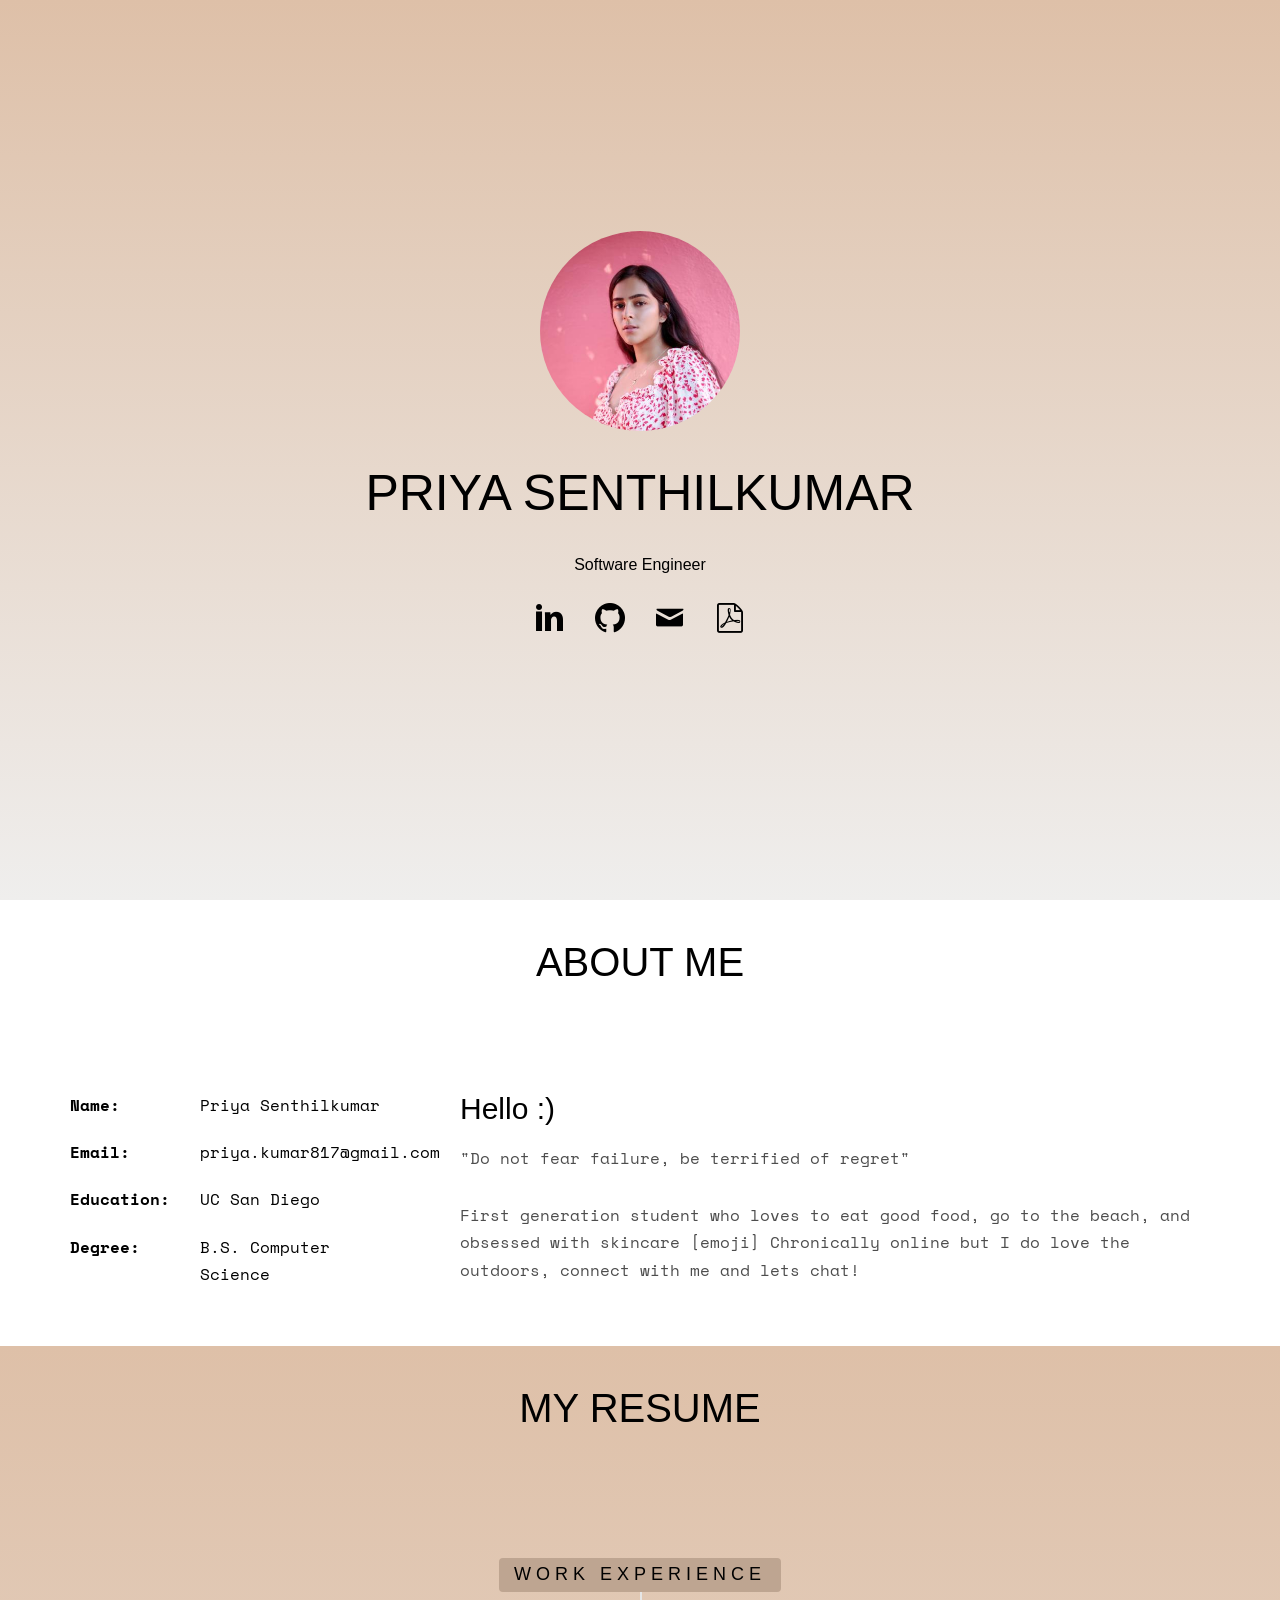
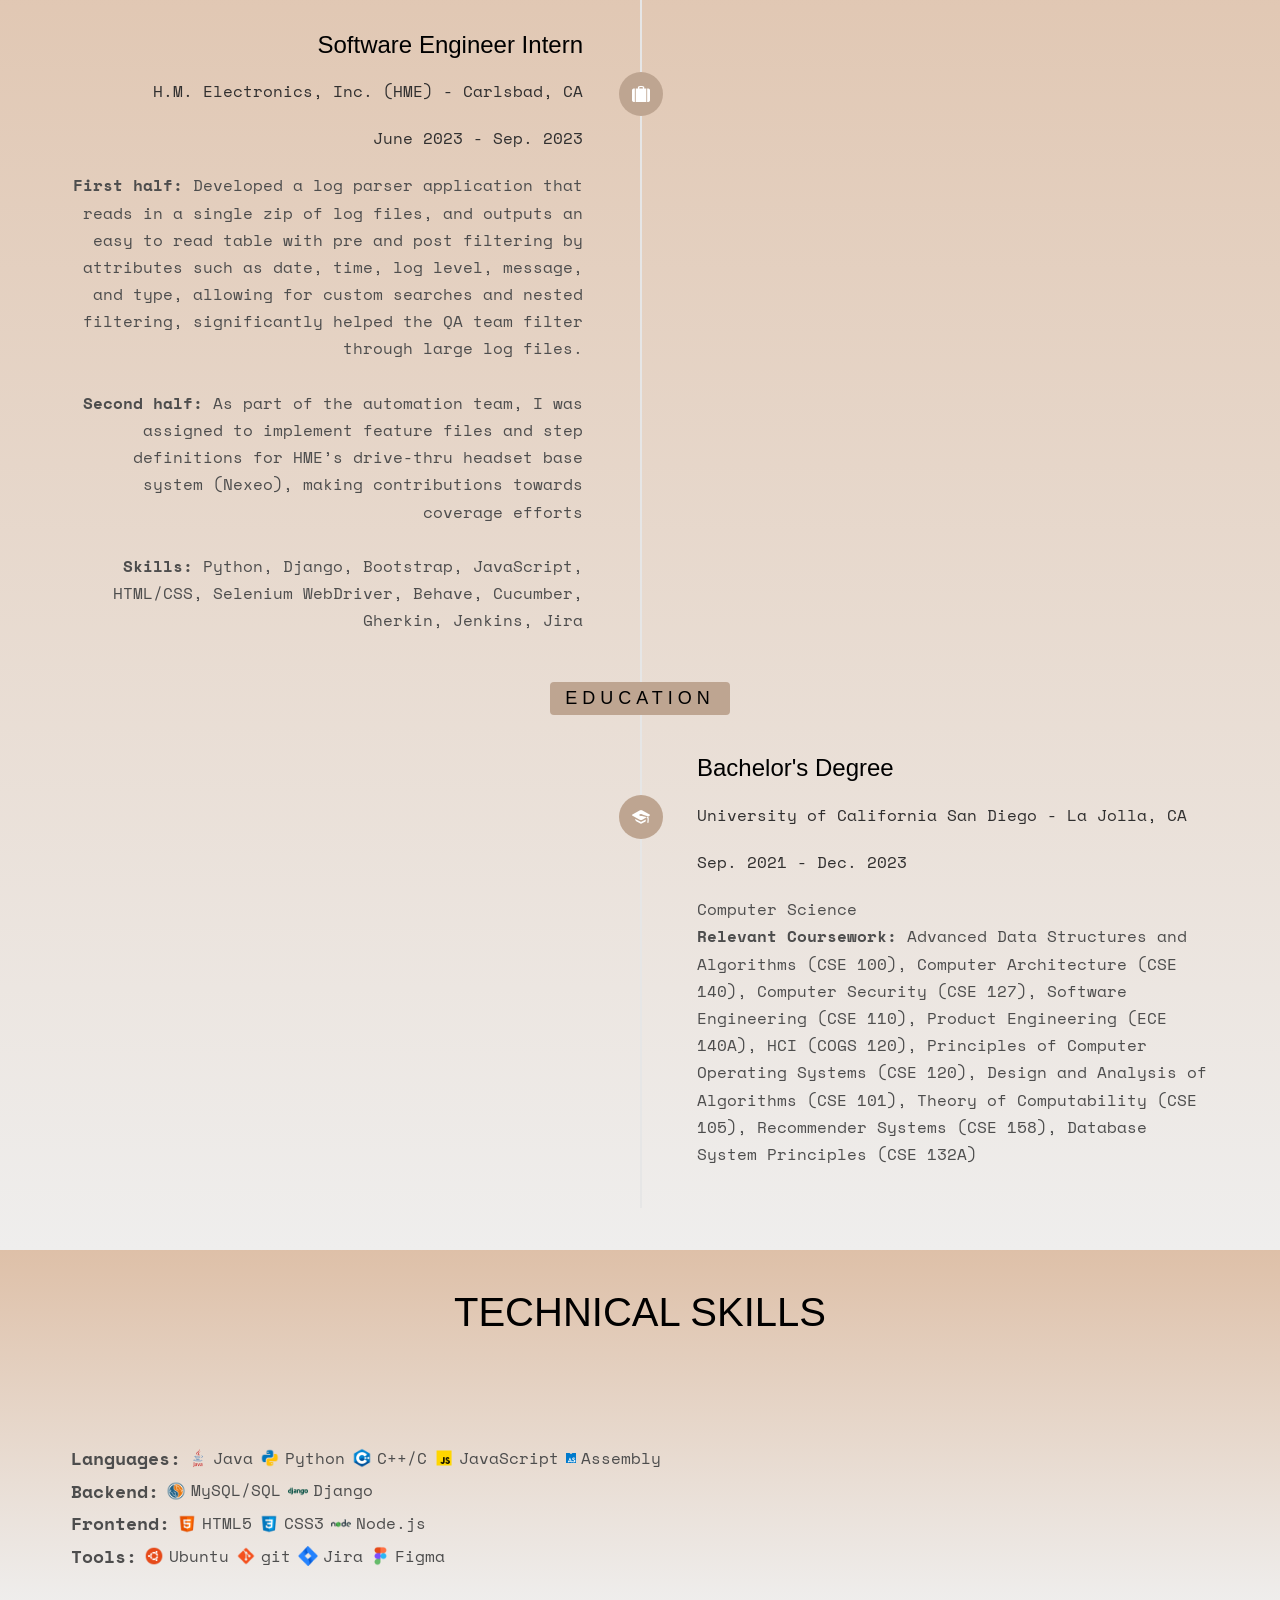
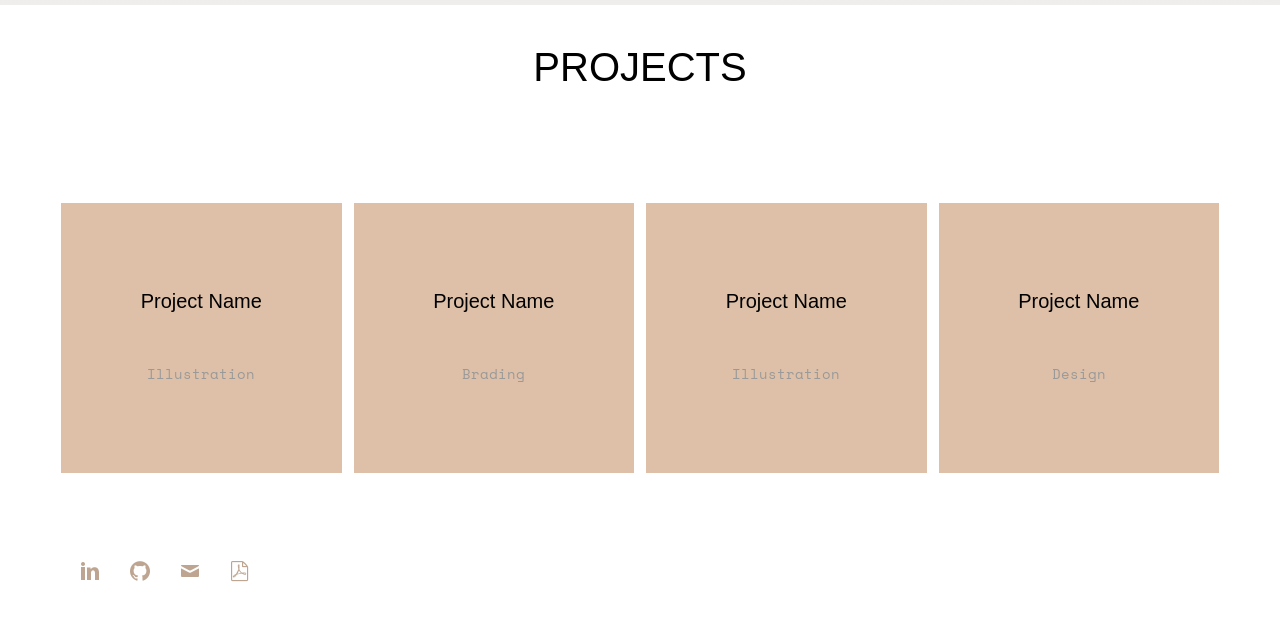
==== index.html @ 8d7bf9cd "- Added icons to technical skills section" ====
<!DOCTYPE HTML>
<html>
	<head>
	<meta charset="utf-8">
	<meta http-equiv="X-UA-Compatible" content="IE=edge">
	<title>Profile &mdash; Free Website Template, Free HTML5 Template by freehtml5.co</title>
	<meta name="viewport" content="width=device-width, initial-scale=1">
	<meta name="description" content="Free HTML5 Website Template by freehtml5.co" />
	<meta name="keywords" content="free website templates, free html5, free template, free bootstrap, free website template, html5, css3, mobile first, responsive" />
	<meta name="author" content="freehtml5.co" />

	<!-- 
	//////////////////////////////////////////////////////

	FREE HTML5 TEMPLATE 
	DESIGNED & DEVELOPED by FreeHTML5.co
		
	Website: 		http://freehtml5.co/
	Email: 			info@freehtml5.co
	Twitter: 		http://twitter.com/fh5co
	Facebook: 		https://www.facebook.com/fh5co

	//////////////////////////////////////////////////////
	 -->

  	<!-- Facebook and Twitter integration -->
	<meta property="og:title" content=""/>
	<meta property="og:image" content=""/>
	<meta property="og:url" content=""/>
	<meta property="og:site_name" content=""/>
	<meta property="og:description" content=""/>
	<meta name="twitter:title" content="" />
	<meta name="twitter:image" content="" />
	<meta name="twitter:url" content="" />
	<meta name="twitter:card" content="" />

	<link href="https://fonts.googleapis.com/css?family=Space+Mono" rel="stylesheet">
	
	<!-- Animate.css -->
	<link rel="stylesheet" href="css/animate.css">
	<!-- Icomoon Icon Fonts-->
	<link rel="stylesheet" href="css/icomoon.css">
	<!-- Bootstrap  -->
	<link rel="stylesheet" href="css/bootstrap.css">

	<!-- Theme style  -->
	<link rel="stylesheet" href="css/style.css">

	<!-- Modernizr JS -->
	<script src="js/modernizr-2.6.2.min.js"></script>
	<!-- FOR IE9 below -->
	<!--[if lt IE 9]>
	<script src="js/respond.min.js"></script>
	<![endif]-->

	</head>
	<body>
		
	<div class="fh5co-loader"></div>
	
	<div id="page">	
	<header id="fh5co-header" class="fh5co-cover js-fullheight" role="banner" style="background-image:url(images/cover_bg_3.jpg);" data-stellar-background-ratio="0.5">
		<div class="overlay"></div>
		<div class="container">
			<div class="row">
				<div class="col-md-8 col-md-offset-2 text-center">
					<div class="display-t js-fullheight">
						<div class="display-tc js-fullheight animate-box" data-animate-effect="fadeIn">
							<div class="profile-thumb" style="background: url(images/PriyaHeadshot.jpg);"></div>
							<h1><span>PRIYA SENTHILKUMAR</span></h1>
							<h3><span>Software Engineer</span></h3>
							<p>
								<ul class="fh5co-social-icons">
									<li><a href="#"><i class="icon-linkedin2"></i></a></li>
									<li><a href="#"><i class="icon-github-3"></i></a></li>
									<li><a href="#"><i class="icon-mail"></i></a></li>
									<li><a href="#"><i class="icon-file-pdf"></i></a></li>
								</ul>
							</p>
						</div>
					</div>
				</div>
			</div>
		</div>
	</header>

	<div id="fh5co-about" class="animate-box">
		<div class="container">
			<div class="row">
				<div class="col-md-8 col-md-offset-2 text-center fh5co-heading">
					<h2>ABOUT ME</h2>
				</div>
			</div>
			<div class="row">
				<div class="col-md-4">
					<ul class="info">
						<li><span class="first-block">Name:</span><span class="second-block">Priya Senthilkumar</span></li>
						<li><span class="first-block">Email:</span><span class="second-block">priya.kumar817@gmail.com</span></li>
						<li><span class="first-block">Education:</span><span class="second-block">UC San Diego</span></li>
						<li><span class="first-block">Degree:</span><span class="second-block">B.S. Computer Science</span></li>
					</ul>
				</div>
				<div class="col-md-8">
					<h2>Hello :)</h2>
					<p>"Do not fear failure, be terrified of regret"</p>
					<p>First generation student who loves to eat good food, go to the beach, and obsessed with skincare [emoji] Chronically online but I do love the outdoors, connect with me and lets chat!</p>
				</div>
			</div>
		</div>
	</div>

	<div id="fh5co-resume" class="fh5co-bg-dark">
		<div class="container">
			<div class="row animate-box">
				<div class="col-md-8 col-md-offset-2 text-center fh5co-heading">
					<h2>MY RESUME</h2>
				</div>
			</div>
			<div class="row">
				<div class="col-md-12 col-md-offset-0">
					<ul class="timeline">
						<li class="timeline-heading text-center animate-box">
							<div><h3>Work Experience</h3></div>
						</li>
						<li class="animate-box timeline-unverted">
							<div class="timeline-badge"><i class="icon-suitcase"></i></div>
							<div class="timeline-panel">
								<div class="timeline-heading">
									<h3 class="timeline-title">Software Engineer Intern</h3>
									<span class="company">H.M. Electronics, Inc. (HME) - Carlsbad, CA</span>
									<span class="date">June 2023 - Sep. 2023</span>
								</div>
								<div class="timeline-body">
									<p><b>First half:</b> Developed a log parser application that reads in a single zip of log files, and outputs an easy to read table with pre and post filtering by attributes such as date, time, log level, message, and type, allowing for custom searches and nested filtering, significantly helped the QA team filter through large log files.</p>
									<br><b><p> Second half:</b> As part of the automation team, I was assigned to implement feature files and step definitions for HME’s drive-thru headset base system (Nexeo), making contributions towards coverage efforts </p><br> <p><b>Skills:</b> Python, Django, Bootstrap, JavaScript, HTML/CSS, Selenium WebDriver, Behave, Cucumber, Gherkin, Jenkins, Jira</p>
								</div>
							</div>
						</li>
						<br>
						<li class="timeline-heading text-center animate-box">
							<div><h3>Education</h3></div>
						</li>
						<li class="timeline-inverted animate-box">
							<div class="timeline-badge"><i class="icon-graduation-cap"></i></div>
							<div class="timeline-panel">
								<div class="timeline-heading">
									<h3 class="timeline-title">Bachelor's Degree</h3>
									<span class="company">University of California San Diego - La Jolla, CA</span>
									<span class="date">Sep. 2021 - Dec. 2023</span>
								</div>
								<div class="timeline-body">
									<p>Computer Science</p>
									<b>Relevant Coursework:</b> Advanced Data Structures and Algorithms (CSE 100), Computer Architecture (CSE 140), Computer Security (CSE 127), Software Engineering (CSE 110), Product Engineering (ECE 140A), HCI (COGS 120), Principles of 
										Computer Operating Systems (CSE 120), Design and Analysis of Algorithms (CSE 101), Theory of Computability (CSE 105), Recommender Systems (CSE 158), Database System Principles (CSE 132A)
								</div>
							</div>
						</li>
			    	</ul>
				</div>
			</div>
		</div>
	</div>
	

	<div id="fh5co-features" class="animate-box">
		<div class="container">
			<div class="services-padding">
				<div class="row">
					<div class="col-md-8 col-md-offset-2 text-center fh5co-heading">
						<h2>TECHNICAL SKILLS</h2>
					</div>
				</div>
				<div class="skills-section">
					<div class = "skill-title">Languages:</div>
					<div class="skill">
						<img src = "/images/java.png" height="30" width = "30">
						<span>Java </span>
					</div>
					<div class="skill">
						<img src = "/images/python.png" height="30" width = "30">
						<span>Python </span>
					</div>
					<div class="skill">
						<img src = "/images/c++.png" height="30" width = "30">
						<span>C++/C</span>
					</div>
					<div class="skill">
						<img src = "/images/js.png" height="30" width = "30">
						<span>JavaScript</span>
					</div>
					<div class="skill">
						<img src = "/images/assembly.png" height="20" width = "20">
						<span>Assembly</span>
					</div>
				</div>
				<div class="skills-section">
					<div class = "skill-title">Backend:</div>
					<div class="skill">
						<img src = "/images/mysql.png" height="30" width = "30">
						<span>MySQL/SQL</span>
					</div>
					<div class="skill">
						<img src = "/images/django.png" height="30" width = "30">
						<span>Django</span>
					</div>
				</div>
				<div class="skills-section">
					<div class = "skill-title">Frontend:</div>
					<div class="skill">
						<img src = "/images/html5.png" height="30" width = "30">
						<span>HTML5</span>
					</div>
					<div class="skill">
						<img src = "/images/css3.png" height="30" width = "30">
						<span>CSS3</span>
					</div>
					<div class="skill">
						<img src = "/images/nodejs.png" height="30" width = "30">
						<span>Node.js</span>
					</div>
				</div>
				<div class="skills-section">
					<div class = "skill-title">Tools:</div>
					<div class="skill">
						<img src = "/images/ubuntu.png" height="30" width = "30">
						<span>Ubuntu</span>
					</div>
					<div class="skill">
						<img src = "/images/git.png" height="30" width = "30">
						<span>git</span>
					</div>
					<div class="skill">
						<img src = "/images/jira.png" height="30" width = "30">
						<span>Jira</span>
					</div>
					<div class="skill">
						<img src = "/images/figma.png" height="30" width = "30">
						<span>Figma</span>
					</div>
				</div>
			</div>
		</div>
	</div>

	<div id="fh5co-work">
		<div class="container">
			<div class="row animate-box">
				<div class="col-md-8 col-md-offset-2 text-center fh5co-heading">
					<h2>PROJECTS</h2>
				</div>
			</div>
			<div class="row">
				<div class="col-md-3 text-center col-padding animate-box">
					<a href="#" class="work" style="background-image: url(images/portfolio-1.jpg);">
						<div class="desc">
							<h3>Project Name</h3>
							<span>Illustration</span>
						</div>
					</a>
				</div>
				<div class="col-md-3 text-center col-padding animate-box">
					<a href="#" class="work" style="background-image: url(images/portfolio-2.jpg);">
						<div class="desc">
							<h3>Project Name</h3>
							<span>Brading</span>
						</div>
					</a>
				</div>
				<div class="col-md-3 text-center col-padding animate-box">
					<a href="#" class="work" style="background-image: url(images/portfolio-3.jpg);">
						<div class="desc">
							<h3>Project Name</h3>
							<span>Illustration</span>
						</div>
					</a>
				</div>
				<div class="col-md-3 text-center col-padding animate-box">
					<a href="#" class="work" style="background-image: url(images/portfolio-4.jpg);">
						<div class="desc">
							<h3>Project Name</h3>
							<span>Design</span>
						</div>
					</a>
				</div>
			</div>
		</div>
	</div>
	
	<div id="fh5co-footer">
		<div class="container">
			<ul class="fh5co-social-icons">
				<li><a href="#"><i class="icon-linkedin2"></i></a></li>
				<li><a href="#"><i class="icon-github-3"></i></a></li>
				<li><a href="#"><i class="icon-mail"></i></a></li>
				<li><a href="#"><i class="icon-file-pdf"></i></a></li>
			</ul>
		</div>
	</div>

	<div class="gototop js-top">
		<a href="#" class="js-gotop"><i class="icon-arrow-up22"></i></a>
	</div>
	
	<!-- jQuery -->
	<script src="js/jquery.min.js"></script>
	<!-- jQuery Easing -->
	<script src="js/jquery.easing.1.3.js"></script>
	<!-- Bootstrap -->
	<script src="js/bootstrap.min.js"></script>
	<!-- Waypoints -->
	<script src="js/jquery.waypoints.min.js"></script>
	<!-- Stellar Parallax -->
	<script src="js/jquery.stellar.min.js"></script>
	<!-- Easy PieChart -->
	<script src="js/jquery.easypiechart.min.js"></script>
	
	<!-- Main -->
	<script src="js/main.js"></script>

	</body>
</html>
---- css/icomoon.css ----
@font-face {
    font-family: 'icomoon';
    src:    url('fonts/icomoon.eot?1oniuf');
    src:    url('fonts/icomoon.eot?1oniuf#iefix') format('embedded-opentype'),
        url('fonts/icomoon.ttf?1oniuf') format('truetype'),
        url('fonts/icomoon.woff?1oniuf') format('woff'),
        url('fonts/icomoon.svg?1oniuf#icomoon') format('svg');
    font-weight: normal;
    font-style: normal;
}

[class^="icon-"], [class*=" icon-"] {
    /* use !important to prevent issues with browser extensions that change fonts */
    font-family: 'icomoon' !important;
    speak: none;
    font-style: normal;
    font-weight: normal;
    font-variant: normal;
    text-transform: none;
    line-height: 1;

    /* Better Font Rendering =========== */
    -webkit-font-smoothing: antialiased;
    -moz-osx-font-smoothing: grayscale;
}

.icon-mobile:before {
    content: "\e000";
}
.icon-laptop:before {
    content: "\e001";
}
.icon-desktop:before {
    content: "\e002";
}
.icon-tablet:before {
    content: "\e003";
}
.icon-phone:before {
    content: "\e004";
}
.icon-document:before {
    content: "\e005";
}
.icon-documents:before {
    content: "\e006";
}
.icon-search:before {
    content: "\e007";
}
.icon-clipboard:before {
    content: "\e008";
}
.icon-newspaper:before {
    content: "\e009";
}
.icon-notebook:before {
    content: "\e00a";
}
.icon-book-open:before {
    content: "\e00b";
}
.icon-browser:before {
    content: "\e00c";
}
.icon-calendar:before {
    content: "\e00d";
}
.icon-presentation:before {
    content: "\e00e";
}
.icon-picture:before {
    content: "\e00f";
}
.icon-pictures:before {
    content: "\e010";
}
.icon-video:before {
    content: "\e011";
}
.icon-camera:before {
    content: "\e012";
}
.icon-printer:before {
    content: "\e013";
}
.icon-toolbox:before {
    content: "\e014";
}
.icon-briefcase:before {
    content: "\e015";
}
.icon-wallet:before {
    content: "\e016";
}
.icon-gift:before {
    content: "\e017";
}
.icon-bargraph:before {
    content: "\e018";
}
.icon-grid:before {
    content: "\e019";
}
.icon-expand:before {
    content: "\e01a";
}
.icon-focus:before {
    content: "\e01b";
}
.icon-edit:before {
    content: "\e01c";
}
.icon-adjustments:before {
    content: "\e01d";
}
.icon-ribbon:before {
    content: "\e01e";
}
.icon-hourglass:before {
    content: "\e01f";
}
.icon-lock:before {
    content: "\e020";
}
.icon-megaphone:before {
    content: "\e021";
}
.icon-shield:before {
    content: "\e022";
}
.icon-trophy:before {
    content: "\e023";
}
.icon-flag:before {
    content: "\e024";
}
.icon-map:before {
    content: "\e025";
}
.icon-puzzle:before {
    content: "\e026";
}
.icon-basket:before {
    content: "\e027";
}
.icon-envelope:before {
    content: "\e028";
}
.icon-streetsign:before {
    content: "\e029";
}
.icon-telescope:before {
    content: "\e02a";
}
.icon-gears:before {
    content: "\e02b";
}
.icon-key:before {
    content: "\e02c";
}
.icon-paperclip:before {
    content: "\e02d";
}
.icon-attachment:before {
    content: "\e02e";
}
.icon-pricetags:before {
    content: "\e02f";
}
.icon-lightbulb:before {
    content: "\e030";
}
.icon-layers:before {
    content: "\e031";
}
.icon-pencil:before {
    content: "\e032";
}
.icon-tools:before {
    content: "\e033";
}
.icon-tools-2:before {
    content: "\e034";
}
.icon-scissors:before {
    content: "\e035";
}
.icon-paintbrush:before {
    content: "\e036";
}
.icon-magnifying-glass:before {
    content: "\e037";
}
.icon-circle-compass:before {
    content: "\e038";
}
.icon-linegraph:before {
    content: "\e039";
}
.icon-mic:before {
    content: "\e03a";
}
.icon-strategy:before {
    content: "\e03b";
}
.icon-beaker:before {
    content: "\e03c";
}
.icon-caution:before {
    content: "\e03d";
}
.icon-recycle:before {
    content: "\e03e";
}
.icon-anchor:before {
    content: "\e03f";
}
.icon-profile-male:before {
    content: "\e040";
}
.icon-profile-female:before {
    content: "\e041";
}
.icon-bike:before {
    content: "\e042";
}
.icon-wine:before {
    content: "\e043";
}
.icon-hotairballoon:before {
    content: "\e044";
}
.icon-globe:before {
    content: "\e045";
}
.icon-genius:before {
    content: "\e046";
}
.icon-map-pin:before {
    content: "\e047";
}
.icon-dial:before {
    content: "\e048";
}
.icon-chat:before {
    content: "\e049";
}
.icon-heart:before {
    content: "\e04a";
}
.icon-cloud:before {
    content: "\e04b";
}
.icon-upload:before {
    content: "\e04c";
}
.icon-download:before {
    content: "\e04d";
}
.icon-target:before {
    content: "\e04e";
}
.icon-hazardous:before {
    content: "\e04f";
}
.icon-piechart:before {
    content: "\e050";
}
.icon-speedometer:before {
    content: "\e051";
}
.icon-global:before {
    content: "\e052";
}
.icon-compass:before {
    content: "\e053";
}
.icon-lifesaver:before {
    content: "\e054";
}
.icon-clock:before {
    content: "\e055";
}
.icon-aperture:before {
    content: "\e056";
}
.icon-quote:before {
    content: "\e057";
}
.icon-scope:before {
    content: "\e058";
}
.icon-alarmclock:before {
    content: "\e059";
}
.icon-refresh:before {
    content: "\e05a";
}
.icon-happy:before {
    content: "\e05b";
}
.icon-sad:before {
    content: "\e05c";
}
.icon-facebook:before {
    content: "\e05d";
}
.icon-twitter:before {
    content: "\e05e";
}
.icon-googleplus:before {
    content: "\e05f";
}
.icon-rss:before {
    content: "\e060";
}
.icon-tumblr:before {
    content: "\e061";
}
.icon-linkedin:before {
    content: "\e062";
}
.icon-dribbble:before {
    content: "\e063";
}
.icon-box2:before {
    content: "\ea82";
}
.icon-write:before {
    content: "\ea83";
}
.icon-clock2:before {
    content: "\ea84";
}
.icon-reply2:before {
    content: "\ea85";
}
.icon-reply-all2:before {
    content: "\ea86";
}
.icon-forward2:before {
    content: "\ea87";
}
.icon-flag2:before {
    content: "\ea88";
}
.icon-search2:before {
    content: "\ea89";
}
.icon-trash2:before {
    content: "\ea8a";
}
.icon-envelope2:before {
    content: "\ea8b";
}
.icon-bubble:before {
    content: "\ea8c";
}
.icon-bubbles:before {
    content: "\ea8d";
}
.icon-user2:before {
    content: "\ea8e";
}
.icon-users2:before {
    content: "\ea8f";
}
.icon-cloud2:before {
    content: "\ea90";
}
.icon-download2:before {
    content: "\ea91";
}
.icon-upload2:before {
    content: "\ea92";
}
.icon-rain:before {
    content: "\ea93";
}
.icon-sun:before {
    content: "\ea94";
}
.icon-moon2:before {
    content: "\ea95";
}
.icon-bell2:before {
    content: "\ea96";
}
.icon-folder2:before {
    content: "\ea97";
}
.icon-pin2:before {
    content: "\ea98";
}
.icon-sound2:before {
    content: "\ea99";
}
.icon-microphone:before {
    content: "\ea9a";
}
.icon-camera2:before {
    content: "\ea9b";
}
.icon-image2:before {
    content: "\ea9c";
}
.icon-cog2:before {
    content: "\ea9d";
}
.icon-calendar2:before {
    content: "\ea9e";
}
.icon-book2:before {
    content: "\ea9f";
}
.icon-map-marker:before {
    content: "\eaa0";
}
.icon-store:before {
    content: "\eaa1";
}
.icon-support:before {
    content: "\eaa2";
}
.icon-tag2:before {
    content: "\eaa3";
}
.icon-heart2:before {
    content: "\eaa4";
}
.icon-video-camera:before {
    content: "\eaa5";
}
.icon-trophy2:before {
    content: "\eaa6";
}
.icon-cart:before {
    content: "\eaa7";
}
.icon-eye2:before {
    content: "\eaa8";
}
.icon-cancel:before {
    content: "\eaa9";
}
.icon-chart:before {
    content: "\eaaa";
}
.icon-target2:before {
    content: "\eaab";
}
.icon-printer2:before {
    content: "\eaac";
}
.icon-location2:before {
    content: "\eaad";
}
.icon-bookmark2:before {
    content: "\eaae";
}
.icon-monitor:before {
    content: "\eaaf";
}
.icon-cross2:before {
    content: "\eab0";
}
.icon-plus2:before {
    content: "\eab1";
}
.icon-left:before {
    content: "\eab2";
}
.icon-up:before {
    content: "\eab3";
}
.icon-browser2:before {
    content: "\eab4";
}
.icon-windows:before {
    content: "\eab5";
}
.icon-switch2:before {
    content: "\eab6";
}
.icon-dashboard:before {
    content: "\eab7";
}
.icon-play:before {
    content: "\eab8";
}
.icon-fast-forward:before {
    content: "\eab9";
}
.icon-next:before {
    content: "\eaba";
}
.icon-refresh2:before {
    content: "\eabb";
}
.icon-film:before {
    content: "\eabc";
}
.icon-home2:before {
    content: "\eabd";
}
.icon-add-to-list:before {
    content: "\e901";
}
.icon-classic-computer:before {
    content: "\e902";
}
.icon-controller-fast-backward:before {
    content: "\e903";
}
.icon-creative-commons-attribution:before {
    content: "\e904";
}
.icon-creative-commons-noderivs:before {
    content: "\e905";
}
.icon-creative-commons-noncommercial-eu:before {
    content: "\e906";
}
.icon-creative-commons-noncommercial-us:before {
    content: "\e907";
}
.icon-creative-commons-public-domain:before {
    content: "\e908";
}
.icon-creative-commons-remix:before {
    content: "\e909";
}
.icon-creative-commons-share:before {
    content: "\e90a";
}
.icon-creative-commons-sharealike:before {
    content: "\e90b";
}
.icon-creative-commons:before {
    content: "\e90c";
}
.icon-document-landscape:before {
    content: "\e90d";
}
.icon-remove-user:before {
    content: "\e90e";
}
.icon-warning:before {
    content: "\e90f";
}
.icon-arrow-bold-down:before {
    content: "\e910";
}
.icon-arrow-bold-left:before {
    content: "\e911";
}
.icon-arrow-bold-right:before {
    content: "\e912";
}
.icon-arrow-bold-up:before {
    content: "\e913";
}
.icon-arrow-down:before {
    content: "\e914";
}
.icon-arrow-left:before {
    content: "\e915";
}
.icon-arrow-long-down:before {
    content: "\e916";
}
.icon-arrow-long-left:before {
    content: "\e917";
}
.icon-arrow-long-right:before {
    content: "\e918";
}
.icon-arrow-long-up:before {
    content: "\e919";
}
.icon-arrow-right:before {
    content: "\e91a";
}
.icon-arrow-up:before {
    content: "\e91b";
}
.icon-arrow-with-circle-down:before {
    content: "\e91c";
}
.icon-arrow-with-circle-left:before {
    content: "\e91d";
}
.icon-arrow-with-circle-right:before {
    content: "\e91e";
}
.icon-arrow-with-circle-up:before {
    content: "\e91f";
}
.icon-bookmark:before {
    content: "\e920";
}
.icon-bookmarks:before {
    content: "\e921";
}
.icon-chevron-down:before {
    content: "\e922";
}
.icon-chevron-left:before {
    content: "\e923";
}
.icon-chevron-right:before {
    content: "\e924";
}
.icon-chevron-small-down:before {
    content: "\e925";
}
.icon-chevron-small-left:before {
    content: "\e926";
}
.icon-chevron-small-right:before {
    content: "\e927";
}
.icon-chevron-small-up:before {
    content: "\e928";
}
.icon-chevron-thin-down:before {
    content: "\e929";
}
.icon-chevron-thin-left:before {
    content: "\e92a";
}
.icon-chevron-thin-right:before {
    content: "\e92b";
}
.icon-chevron-thin-up:before {
    content: "\e92c";
}
.icon-chevron-up:before {
    content: "\e92d";
}
.icon-chevron-with-circle-down:before {
    content: "\e92e";
}
.icon-chevron-with-circle-left:before {
    content: "\e92f";
}
.icon-chevron-with-circle-right:before {
    content: "\e930";
}
.icon-chevron-with-circle-up:before {
    content: "\e931";
}
.icon-cloud3:before {
    content: "\e932";
}
.icon-controller-fast-forward:before {
    content: "\e933";
}
.icon-controller-jump-to-start:before {
    content: "\e934";
}
.icon-controller-next:before {
    content: "\e935";
}
.icon-controller-paus:before {
    content: "\e936";
}
.icon-controller-play:before {
    content: "\e937";
}
.icon-controller-record:before {
    content: "\e938";
}
.icon-controller-stop:before {
    content: "\e939";
}
.icon-controller-volume:before {
    content: "\e93a";
}
.icon-dot-single:before {
    content: "\e93b";
}
.icon-dots-three-horizontal:before {
    content: "\e93c";
}
.icon-dots-three-vertical:before {
    content: "\e93d";
}
.icon-dots-two-horizontal:before {
    content: "\e93e";
}
.icon-dots-two-vertical:before {
    content: "\e93f";
}
.icon-download3:before {
    content: "\e940";
}
.icon-emoji-flirt:before {
    content: "\e941";
}
.icon-flow-branch:before {
    content: "\e942";
}
.icon-flow-cascade:before {
    content: "\e943";
}
.icon-flow-line:before {
    content: "\e944";
}
.icon-flow-parallel:before {
    content: "\e945";
}
.icon-flow-tree:before {
    content: "\e946";
}
.icon-install:before {
    content: "\e947";
}
.icon-layers2:before {
    content: "\e948";
}
.icon-open-book:before {
    content: "\e949";
}
.icon-resize-100:before {
    content: "\e94a";
}
.icon-resize-full-screen:before {
    content: "\e94b";
}
.icon-save:before {
    content: "\e94c";
}
.icon-select-arrows:before {
    content: "\e94d";
}
.icon-sound-mute:before {
    content: "\e94e";
}
.icon-sound:before {
    content: "\e94f";
}
.icon-trash:before {
    content: "\e950";
}
.icon-triangle-down:before {
    content: "\e951";
}
.icon-triangle-left:before {
    content: "\e952";
}
.icon-triangle-right:before {
    content: "\e953";
}
.icon-triangle-up:before {
    content: "\e954";
}
.icon-uninstall:before {
    content: "\e955";
}
.icon-upload-to-cloud:before {
    content: "\e956";
}
.icon-upload3:before {
    content: "\e957";
}
.icon-add-user:before {
    content: "\e958";
}
.icon-address:before {
    content: "\e959";
}
.icon-adjust:before {
    content: "\e95a";
}
.icon-air:before {
    content: "\e95b";
}
.icon-aircraft-landing:before {
    content: "\e95c";
}
.icon-aircraft-take-off:before {
    content: "\e95d";
}
.icon-aircraft:before {
    content: "\e95e";
}
.icon-align-bottom:before {
    content: "\e95f";
}
.icon-align-horizontal-middle:before {
    content: "\e960";
}
.icon-align-left:before {
    content: "\e961";
}
.icon-align-right:before {
    content: "\e962";
}
.icon-align-top:before {
    content: "\e963";
}
.icon-align-vertical-middle:before {
    content: "\e964";
}
.icon-archive:before {
    content: "\e965";
}
.icon-area-graph:before {
    content: "\e966";
}
.icon-attachment2:before {
    content: "\e967";
}
.icon-awareness-ribbon:before {
    content: "\e968";
}
.icon-back-in-time:before {
    content: "\e969";
}
.icon-back:before {
    content: "\e96a";
}
.icon-bar-graph:before {
    content: "\e96b";
}
.icon-battery:before {
    content: "\e96c";
}
.icon-beamed-note:before {
    content: "\e96d";
}
.icon-bell:before {
    content: "\e96e";
}
.icon-blackboard:before {
    content: "\e96f";
}
.icon-block:before {
    content: "\e970";
}
.icon-book:before {
    content: "\e971";
}
.icon-bowl:before {
    content: "\e972";
}
.icon-box:before {
    content: "\e973";
}
.icon-briefcase2:before {
    content: "\e974";
}
.icon-browser3:before {
    content: "\e975";
}
.icon-brush:before {
    content: "\e976";
}
.icon-bucket:before {
    content: "\e977";
}
.icon-cake:before {
    content: "\e978";
}
.icon-calculator:before {
    content: "\e979";
}
.icon-calendar3:before {
    content: "\e97a";
}
.icon-camera3:before {
    content: "\e97b";
}
.icon-ccw:before {
    content: "\e97c";
}
.icon-chat2:before {
    content: "\e97d";
}
.icon-check:before {
    content: "\e97e";
}
.icon-circle-with-cross:before {
    content: "\e97f";
}
.icon-circle-with-minus:before {
    content: "\e980";
}
.icon-circle-with-plus:before {
    content: "\e981";
}
.icon-circle:before {
    content: "\e982";
}
.icon-circular-graph:before {
    content: "\e983";
}
.icon-clapperboard:before {
    content: "\e984";
}
.icon-clipboard2:before {
    content: "\e985";
}
.icon-clock3:before {
    content: "\e986";
}
.icon-code:before {
    content: "\e987";
}
.icon-cog:before {
    content: "\e988";
}
.icon-colours:before {
    content: "\e989";
}
.icon-compass2:before {
    content: "\e98a";
}
.icon-copy:before {
    content: "\e98b";
}
.icon-credit-card:before {
    content: "\e98c";
}
.icon-credit:before {
    content: "\e98d";
}
.icon-cross:before {
    content: "\e98e";
}
.icon-cup:before {
    content: "\e98f";
}
.icon-cw:before {
    content: "\e990";
}
.icon-cycle:before {
    content: "\e991";
}
.icon-database:before {
    content: "\e992";
}
.icon-dial-pad:before {
    content: "\e993";
}
.icon-direction:before {
    content: "\e994";
}
.icon-document2:before {
    content: "\e995";
}
.icon-documents2:before {
    content: "\e996";
}
.icon-drink:before {
    content: "\e997";
}
.icon-drive:before {
    content: "\e998";
}
.icon-drop:before {
    content: "\e999";
}
.icon-edit2:before {
    content: "\e99a";
}
.icon-email:before {
    content: "\e99b";
}
.icon-emoji-happy:before {
    content: "\e99c";
}
.icon-emoji-neutral:before {
    content: "\e99d";
}
.icon-emoji-sad:before {
    content: "\e99e";
}
.icon-erase:before {
    content: "\e99f";
}
.icon-eraser:before {
    content: "\e9a0";
}
.icon-export:before {
    content: "\e9a1";
}
.icon-eye:before {
    content: "\e9a2";
}
.icon-feather:before {
    content: "\e9a3";
}
.icon-flag3:before {
    content: "\e9a4";
}
.icon-flash:before {
    content: "\e9a5";
}
.icon-flashlight:before {
    content: "\e9a6";
}
.icon-flat-brush:before {
    content: "\e9a7";
}
.icon-folder-images:before {
    content: "\e9a8";
}
.icon-folder-music:before {
    content: "\e9a9";
}
.icon-folder-video:before {
    content: "\e9aa";
}
.icon-folder:before {
    content: "\e9ab";
}
.icon-forward:before {
    content: "\e9ac";
}
.icon-funnel:before {
    content: "\e9ad";
}
.icon-game-controller:before {
    content: "\e9ae";
}
.icon-gauge:before {
    content: "\e9af";
}
.icon-globe2:before {
    content: "\e9b0";
}
.icon-graduation-cap:before {
    content: "\e9b1";
}
.icon-grid2:before {
    content: "\e9b2";
}
.icon-hair-cross:before {
    content: "\e9b3";
}
.icon-hand:before {
    content: "\e9b4";
}
.icon-heart-outlined:before {
    content: "\e9b5";
}
.icon-heart3:before {
    content: "\e9b6";
}
.icon-help-with-circle:before {
    content: "\e9b7";
}
.icon-help:before {
    content: "\e9b8";
}
.icon-home:before {
    content: "\e9b9";
}
.icon-hour-glass:before {
    content: "\e9ba";
}
.icon-image-inverted:before {
    content: "\e9bb";
}
.icon-image:before {
    content: "\e9bc";
}
.icon-images:before {
    content: "\e9bd";
}
.icon-inbox:before {
    content: "\e9be";
}
.icon-infinity:before {
    content: "\e9bf";
}
.icon-info-with-circle:before {
    content: "\e9c0";
}
.icon-info:before {
    content: "\e9c1";
}
.icon-key2:before {
    content: "\e9c2";
}
.icon-keyboard:before {
    content: "\e9c3";
}
.icon-lab-flask:before {
    content: "\e9c4";
}
.icon-landline:before {
    content: "\e9c5";
}
.icon-language:before {
    content: "\e9c6";
}
.icon-laptop2:before {
    content: "\e9c7";
}
.icon-leaf:before {
    content: "\e9c8";
}
.icon-level-down:before {
    content: "\e9c9";
}
.icon-level-up:before {
    content: "\e9ca";
}
.icon-lifebuoy:before {
    content: "\e9cb";
}
.icon-light-bulb:before {
    content: "\e9cc";
}
.icon-light-down:before {
    content: "\e9cd";
}
.icon-light-up:before {
    content: "\e9ce";
}
.icon-line-graph:before {
    content: "\e9cf";
}
.icon-link:before {
    content: "\e9d0";
}
.icon-list:before {
    content: "\e9d1";
}
.icon-location-pin:before {
    content: "\e9d2";
}
.icon-location:before {
    content: "\e9d3";
}
.icon-lock-open:before {
    content: "\e9d4";
}
.icon-lock2:before {
    content: "\e9d5";
}
.icon-log-out:before {
    content: "\e9d6";
}
.icon-login:before {
    content: "\e9d7";
}
.icon-loop:before {
    content: "\e9d8";
}
.icon-magnet:before {
    content: "\e9d9";
}
.icon-magnifying-glass2:before {
    content: "\e9da";
}
.icon-mail:before {
    content: "\e9db";
}
.icon-man:before {
    content: "\e9dc";
}
.icon-map2:before {
    content: "\e9dd";
}
.icon-mask:before {
    content: "\e9de";
}
.icon-medal:before {
    content: "\e9df";
}
.icon-megaphone2:before {
    content: "\e9e0";
}
.icon-menu:before {
    content: "\e9e1";
}
.icon-message:before {
    content: "\e9e2";
}
.icon-mic2:before {
    content: "\e9e3";
}
.icon-minus:before {
    content: "\e9e4";
}
.icon-mobile2:before {
    content: "\e9e5";
}
.icon-modern-mic:before {
    content: "\e9e6";
}
.icon-moon:before {
    content: "\e9e7";
}
.icon-mouse:before {
    content: "\e9e8";
}
.icon-music:before {
    content: "\e9e9";
}
.icon-network:before {
    content: "\e9ea";
}
.icon-new-message:before {
    content: "\e9eb";
}
.icon-new:before {
    content: "\e9ec";
}
.icon-news:before {
    content: "\e9ed";
}
.icon-note:before {
    content: "\e9ee";
}
.icon-notification:before {
    content: "\e9ef";
}
.icon-old-mobile:before {
    content: "\e9f0";
}
.icon-old-phone:before {
    content: "\e9f1";
}
.icon-palette:before {
    content: "\e9f2";
}
.icon-paper-plane:before {
    content: "\e9f3";
}
.icon-pencil2:before {
    content: "\e9f4";
}
.icon-phone2:before {
    content: "\e9f5";
}
.icon-pie-chart:before {
    content: "\e9f6";
}
.icon-pin:before {
    content: "\e9f7";
}
.icon-plus:before {
    content: "\e9f8";
}
.icon-popup:before {
    content: "\e9f9";
}
.icon-power-plug:before {
    content: "\e9fa";
}
.icon-price-ribbon:before {
    content: "\e9fb";
}
.icon-price-tag:before {
    content: "\e9fc";
}
.icon-print:before {
    content: "\e9fd";
}
.icon-progress-empty:before {
    content: "\e9fe";
}
.icon-progress-full:before {
    content: "\e9ff";
}
.icon-progress-one:before {
    content: "\ea00";
}
.icon-progress-two:before {
    content: "\ea01";
}
.icon-publish:before {
    content: "\ea02";
}
.icon-quote2:before {
    content: "\ea03";
}
.icon-radio:before {
    content: "\ea04";
}
.icon-reply-all:before {
    content: "\ea05";
}
.icon-reply:before {
    content: "\ea06";
}
.icon-retweet:before {
    content: "\ea07";
}
.icon-rocket:before {
    content: "\ea08";
}
.icon-round-brush:before {
    content: "\ea09";
}
.icon-rss2:before {
    content: "\ea0a";
}
.icon-ruler:before {
    content: "\ea0b";
}
.icon-scissors2:before {
    content: "\ea0c";
}
.icon-share-alternitive:before {
    content: "\ea0d";
}
.icon-share:before {
    content: "\ea0e";
}
.icon-shareable:before {
    content: "\ea0f";
}
.icon-shield2:before {
    content: "\ea10";
}
.icon-shop:before {
    content: "\ea11";
}
.icon-shopping-bag:before {
    content: "\ea12";
}
.icon-shopping-basket:before {
    content: "\ea13";
}
.icon-shopping-cart:before {
    content: "\ea14";
}
.icon-shuffle:before {
    content: "\ea15";
}
.icon-signal:before {
    content: "\ea16";
}
.icon-sound-mix:before {
    content: "\ea17";
}
.icon-sports-club:before {
    content: "\ea18";
}
.icon-spreadsheet:before {
    content: "\ea19";
}
.icon-squared-cross:before {
    content: "\ea1a";
}
.icon-squared-minus:before {
    content: "\ea1b";
}
.icon-squared-plus:before {
    content: "\ea1c";
}
.icon-star-outlined:before {
    content: "\ea1d";
}
.icon-star:before {
    content: "\ea1e";
}
.icon-stopwatch:before {
    content: "\ea1f";
}
.icon-suitcase:before {
    content: "\ea20";
}
.icon-swap:before {
    content: "\ea21";
}
.icon-sweden:before {
    content: "\ea22";
}
.icon-switch:before {
    content: "\ea23";
}
.icon-tablet2:before {
    content: "\ea24";
}
.icon-tag:before {
    content: "\ea25";
}
.icon-text-document-inverted:before {
    content: "\ea26";
}
.icon-text-document:before {
    content: "\ea27";
}
.icon-text:before {
    content: "\ea28";
}
.icon-thermometer:before {
    content: "\ea29";
}
.icon-thumbs-down:before {
    content: "\ea2a";
}
.icon-thumbs-up:before {
    content: "\ea2b";
}
.icon-thunder-cloud:before {
    content: "\ea2c";
}
.icon-ticket:before {
    content: "\ea2d";
}
.icon-time-slot:before {
    content: "\ea2e";
}
.icon-tools2:before {
    content: "\ea2f";
}
.icon-traffic-cone:before {
    content: "\ea30";
}
.icon-tree:before {
    content: "\ea31";
}
.icon-trophy3:before {
    content: "\ea32";
}
.icon-tv:before {
    content: "\ea33";
}
.icon-typing:before {
    content: "\ea34";
}
.icon-unread:before {
    content: "\ea35";
}
.icon-untag:before {
    content: "\ea36";
}
.icon-user:before {
    content: "\ea37";
}
.icon-users:before {
    content: "\ea38";
}
.icon-v-card:before {
    content: "\ea39";
}
.icon-video2:before {
    content: "\ea3a";
}
.icon-vinyl:before {
    content: "\ea3b";
}
.icon-voicemail:before {
    content: "\ea3c";
}
.icon-wallet2:before {
    content: "\ea3d";
}
.icon-water:before {
    content: "\ea3e";
}
.icon-500px-with-circle:before {
    content: "\ea3f";
}
.icon-500px:before {
    content: "\ea40";
}
.icon-basecamp:before {
    content: "\ea41";
}
.icon-behance:before {
    content: "\ea42";
}
.icon-creative-cloud:before {
    content: "\ea43";
}
.icon-dropbox:before {
    content: "\ea44";
}
.icon-evernote:before {
    content: "\ea45";
}
.icon-flattr:before {
    content: "\ea46";
}
.icon-foursquare:before {
    content: "\ea47";
}
.icon-google-drive:before {
    content: "\ea48";
}
.icon-google-hangouts:before {
    content: "\ea49";
}
.icon-grooveshark:before {
    content: "\ea4a";
}
.icon-icloud:before {
    content: "\ea4b";
}
.icon-mixi:before {
    content: "\ea4c";
}
.icon-onedrive:before {
    content: "\ea4d";
}
.icon-paypal:before {
    content: "\ea4e";
}
.icon-picasa:before {
    content: "\ea4f";
}
.icon-qq:before {
    content: "\ea50";
}
.icon-rdio-with-circle:before {
    content: "\ea51";
}
.icon-renren:before {
    content: "\ea52";
}
.icon-scribd:before {
    content: "\ea53";
}
.icon-sina-weibo:before {
    content: "\ea54";
}
.icon-skype-with-circle:before {
    content: "\ea55";
}
.icon-skype:before {
    content: "\ea56";
}
.icon-slideshare:before {
    content: "\ea57";
}
.icon-smashing:before {
    content: "\ea58";
}
.icon-soundcloud:before {
    content: "\ea59";
}
.icon-spotify-with-circle:before {
    content: "\ea5a";
}
.icon-spotify:before {
    content: "\ea5b";
}
.icon-swarm:before {
    content: "\ea5c";
}
.icon-vine-with-circle:before {
    content: "\ea5d";
}
.icon-vine:before {
    content: "\ea5e";
}
.icon-vk-alternitive:before {
    content: "\ea5f";
}
.icon-vk-with-circle:before {
    content: "\ea60";
}
.icon-vk:before {
    content: "\ea61";
}
.icon-xing-with-circle:before {
    content: "\ea62";
}
.icon-xing:before {
    content: "\ea63";
}
.icon-yelp:before {
    content: "\ea64";
}
.icon-dribbble-with-circle:before {
    content: "\ea65";
}
.icon-dribbble2:before {
    content: "\ea66";
}
.icon-facebook-with-circle:before {
    content: "\ea67";
}
.icon-facebook2:before {
    content: "\ea68";
}
.icon-flickr-with-circle:before {
    content: "\ea69";
}
.icon-flickr:before {
    content: "\ea6a";
}
.icon-github-3:before {
    content: "\ea6b";
}
.icon-github:before {
    content: "\ea6c";
}
.icon-google-with-circle:before {
    content: "\ea6d";
}
.icon-google:before {
    content: "\ea6e";
}
.icon-instagram-with-circle:before {
    content: "\ea6f";
}
.icon-instagram:before {
    content: "\ea70";
}
.icon-lastfm-with-circle:before {
    content: "\ea71";
}
.icon-lastfm:before {
    content: "\ea72";
}
.icon-linkedin-with-circle:before {
    content: "\ea73";
}
.icon-linkedin2:before {
    content: "\ea74";
}
.icon-pinterest-with-circle:before {
    content: "\ea75";
}
.icon-pinterest:before {
    content: "\ea76";
}
.icon-rdio:before {
    content: "\ea77";
}
.icon-stumbleupon-with-circle:before {
    content: "\ea78";
}
.icon-stumbleupon:before {
    content: "\ea79";
}
.icon-tumblr-with-circle:before {
    content: "\ea7a";
}
.icon-tumblr2:before {
    content: "\ea7b";
}
.icon-twitter-with-circle:before {
    content: "\ea7c";
}
.icon-twitter2:before {
    content: "\ea7d";
}
.icon-vimeo-with-circle:before {
    content: "\ea7e";
}
.icon-vimeo:before {
    content: "\ea7f";
}
.icon-youtube-with-circle:before {
    content: "\ea80";
}
.icon-youtube:before {
    content: "\ea81";
}
.icon-home3:before {
    content: "\eabe";
}
.icon-home22:before {
    content: "\eabf";
}
.icon-home32:before {
    content: "\eac0";
}
.icon-office:before {
    content: "\eac1";
}
.icon-newspaper2:before {
    content: "\eac2";
}
.icon-pencil3:before {
    content: "\eac3";
}
.icon-pencil22:before {
    content: "\eac4";
}
.icon-quill:before {
    content: "\eac5";
}
.icon-pen:before {
    content: "\eac6";
}
.icon-blog:before {
    content: "\eac7";
}
.icon-eyedropper:before {
    content: "\eac8";
}
.icon-droplet:before {
    content: "\eac9";
}
.icon-paint-format:before {
    content: "\eaca";
}
.icon-image3:before {
    content: "\eacb";
}
.icon-images2:before {
    content: "\eacc";
}
.icon-camera4:before {
    content: "\eacd";
}
.icon-headphones:before {
    content: "\eace";
}
.icon-music2:before {
    content: "\eacf";
}
.icon-play2:before {
    content: "\ead0";
}
.icon-film2:before {
    content: "\ead1";
}
.icon-video-camera2:before {
    content: "\ead2";
}
.icon-dice:before {
    content: "\ead3";
}
.icon-pacman:before {
    content: "\ead4";
}
.icon-spades:before {
    content: "\ead5";
}
.icon-clubs:before {
    content: "\ead6";
}
.icon-diamonds:before {
    content: "\ead7";
}
.icon-bullhorn:before {
    content: "\ead8";
}
.icon-connection:before {
    content: "\ead9";
}
.icon-podcast:before {
    content: "\eada";
}
.icon-feed:before {
    content: "\eadb";
}
.icon-mic3:before {
    content: "\eadc";
}
.icon-book3:before {
    content: "\eadd";
}
.icon-books:before {
    content: "\eade";
}
.icon-library:before {
    content: "\eadf";
}
.icon-file-text:before {
    content: "\eae0";
}
.icon-profile:before {
    content: "\eae1";
}
.icon-file-empty:before {
    content: "\eae2";
}
.icon-files-empty:before {
    content: "\eae3";
}
.icon-file-text2:before {
    content: "\eae4";
}
.icon-file-picture:before {
    content: "\eae5";
}
.icon-file-music:before {
    content: "\eae6";
}
.icon-file-play:before {
    content: "\eae7";
}
.icon-file-video:before {
    content: "\eae8";
}
.icon-file-zip:before {
    content: "\eae9";
}
.icon-copy2:before {
    content: "\eaea";
}
.icon-paste:before {
    content: "\eaeb";
}
.icon-stack:before {
    content: "\eaec";
}
.icon-folder3:before {
    content: "\eaed";
}
.icon-folder-open:before {
    content: "\eaee";
}
.icon-folder-plus:before {
    content: "\eaef";
}
.icon-folder-minus:before {
    content: "\eaf0";
}
.icon-folder-download:before {
    content: "\eaf1";
}
.icon-folder-upload:before {
    content: "\eaf2";
}
.icon-price-tag2:before {
    content: "\eaf3";
}
.icon-price-tags:before {
    content: "\eaf4";
}
.icon-barcode:before {
    content: "\eaf5";
}
.icon-qrcode:before {
    content: "\eaf6";
}
.icon-ticket2:before {
    content: "\eaf7";
}
.icon-cart2:before {
    content: "\eaf8";
}
.icon-coin-dollar:before {
    content: "\eaf9";
}
.icon-coin-euro:before {
    content: "\eafa";
}
.icon-coin-pound:before {
    content: "\eafb";
}
.icon-coin-yen:before {
    content: "\eafc";
}
.icon-credit-card2:before {
    content: "\eafd";
}
.icon-calculator2:before {
    content: "\eafe";
}
.icon-lifebuoy2:before {
    content: "\eaff";
}
.icon-phone3:before {
    content: "\eb00";
}
.icon-phone-hang-up:before {
    content: "\eb01";
}
.icon-address-book:before {
    content: "\eb02";
}
.icon-envelop:before {
    content: "\eb03";
}
.icon-pushpin:before {
    content: "\eb04";
}
.icon-location3:before {
    content: "\eb05";
}
.icon-location22:before {
    content: "\eb06";
}
.icon-compass3:before {
    content: "\eb07";
}
.icon-compass22:before {
    content: "\eb08";
}
.icon-map3:before {
    content: "\eb09";
}
.icon-map22:before {
    content: "\eb0a";
}
.icon-history:before {
    content: "\eb0b";
}
.icon-clock4:before {
    content: "\eb0c";
}
.icon-clock22:before {
    content: "\eb0d";
}
.icon-alarm:before {
    content: "\eb0e";
}
.icon-bell3:before {
    content: "\eb0f";
}
.icon-stopwatch2:before {
    content: "\eb10";
}
.icon-calendar4:before {
    content: "\eb11";
}
.icon-printer3:before {
    content: "\eb12";
}
.icon-keyboard2:before {
    content: "\eb13";
}
.icon-display:before {
    content: "\eb14";
}
.icon-laptop3:before {
    content: "\eb15";
}
.icon-mobile3:before {
    content: "\eb16";
}
.icon-mobile22:before {
    content: "\eb17";
}
.icon-tablet3:before {
    content: "\eb18";
}
.icon-tv2:before {
    content: "\eb19";
}
.icon-drawer:before {
    content: "\eb1a";
}
.icon-drawer2:before {
    content: "\eb1b";
}
.icon-box-add:before {
    content: "\eb1c";
}
.icon-box-remove:before {
    content: "\eb1d";
}
.icon-download4:before {
    content: "\eb1e";
}
.icon-upload4:before {
    content: "\eb1f";
}
.icon-floppy-disk:before {
    content: "\eb20";
}
.icon-drive2:before {
    content: "\eb21";
}
.icon-database2:before {
    content: "\eb22";
}
.icon-undo:before {
    content: "\eb23";
}
.icon-redo:before {
    content: "\eb24";
}
.icon-undo2:before {
    content: "\eb25";
}
.icon-redo2:before {
    content: "\eb26";
}
.icon-forward3:before {
    content: "\eb27";
}
.icon-reply3:before {
    content: "\eb28";
}
.icon-bubble2:before {
    content: "\eb29";
}
.icon-bubbles2:before {
    content: "\eb2a";
}
.icon-bubbles22:before {
    content: "\eb2b";
}
.icon-bubble22:before {
    content: "\eb2c";
}
.icon-bubbles3:before {
    content: "\eb2d";
}
.icon-bubbles4:before {
    content: "\eb2e";
}
.icon-user3:before {
    content: "\eb2f";
}
.icon-users3:before {
    content: "\eb30";
}
.icon-user-plus:before {
    content: "\eb31";
}
.icon-user-minus:before {
    content: "\eb32";
}
.icon-user-check:before {
    content: "\eb33";
}
.icon-user-tie:before {
    content: "\eb34";
}
.icon-quotes-left:before {
    content: "\eb35";
}
.icon-quotes-right:before {
    content: "\eb36";
}
.icon-hour-glass2:before {
    content: "\eb37";
}
.icon-spinner:before {
    content: "\eb38";
}
.icon-spinner2:before {
    content: "\eb39";
}
.icon-spinner3:before {
    content: "\eb3a";
}
.icon-spinner4:before {
    content: "\eb3b";
}
.icon-spinner5:before {
    content: "\eb3c";
}
.icon-spinner6:before {
    content: "\eb3d";
}
.icon-spinner7:before {
    content: "\eb3e";
}
.icon-spinner8:before {
    content: "\eb3f";
}
.icon-spinner9:before {
    content: "\eb40";
}
.icon-spinner10:before {
    content: "\eb41";
}
.icon-spinner11:before {
    content: "\eb42";
}
.icon-binoculars:before {
    content: "\eb43";
}
.icon-search3:before {
    content: "\eb44";
}
.icon-zoom-in:before {
    content: "\eb45";
}
.icon-zoom-out:before {
    content: "\eb46";
}
.icon-enlarge:before {
    content: "\eb47";
}
.icon-shrink:before {
    content: "\eb48";
}
.icon-enlarge2:before {
    content: "\eb49";
}
.icon-shrink2:before {
    content: "\eb4a";
}
.icon-key3:before {
    content: "\eb4b";
}
.icon-key22:before {
    content: "\eb4c";
}
.icon-lock3:before {
    content: "\eb4d";
}
.icon-unlocked:before {
    content: "\eb4e";
}
.icon-wrench:before {
    content: "\eb4f";
}
.icon-equalizer:before {
    content: "\eb50";
}
.icon-equalizer2:before {
    content: "\eb51";
}
.icon-cog3:before {
    content: "\eb52";
}
.icon-cogs:before {
    content: "\eb53";
}
.icon-hammer:before {
    content: "\eb54";
}
.icon-magic-wand:before {
    content: "\eb55";
}
.icon-aid-kit:before {
    content: "\eb56";
}
.icon-bug:before {
    content: "\eb57";
}
.icon-pie-chart2:before {
    content: "\eb58";
}
.icon-stats-dots:before {
    content: "\eb59";
}
.icon-stats-bars:before {
    content: "\eb5a";
}
.icon-stats-bars2:before {
    content: "\eb5b";
}
.icon-trophy4:before {
    content: "\eb5c";
}
.icon-gift2:before {
    content: "\eb5d";
}
.icon-glass:before {
    content: "\eb5e";
}
.icon-glass2:before {
    content: "\eb5f";
}
.icon-mug:before {
    content: "\eb60";
}
.icon-spoon-knife:before {
    content: "\eb61";
}
.icon-leaf2:before {
    content: "\eb62";
}
.icon-rocket2:before {
    content: "\eb63";
}
.icon-meter:before {
    content: "\eb64";
}
.icon-meter2:before {
    content: "\eb65";
}
.icon-hammer2:before {
    content: "\eb66";
}
.icon-fire:before {
    content: "\eb67";
}
.icon-lab:before {
    content: "\eb68";
}
.icon-magnet2:before {
    content: "\eb69";
}
.icon-bin:before {
    content: "\eb6a";
}
.icon-bin2:before {
    content: "\eb6b";
}
.icon-briefcase3:before {
    content: "\eb6c";
}
.icon-airplane:before {
    content: "\eb6d";
}
.icon-truck:before {
    content: "\eb6e";
}
.icon-road:before {
    content: "\eb6f";
}
.icon-accessibility:before {
    content: "\eb70";
}
.icon-target3:before {
    content: "\eb71";
}
.icon-shield3:before {
    content: "\eb72";
}
.icon-power:before {
    content: "\eb73";
}
.icon-switch3:before {
    content: "\eb74";
}
.icon-power-cord:before {
    content: "\eb75";
}
.icon-clipboard3:before {
    content: "\eb76";
}
.icon-list-numbered:before {
    content: "\eb77";
}
.icon-list2:before {
    content: "\eb78";
}
.icon-list22:before {
    content: "\eb79";
}
.icon-tree2:before {
    content: "\eb7a";
}
.icon-menu2:before {
    content: "\eb7b";
}
.icon-menu22:before {
    content: "\eb7c";
}
.icon-menu3:before {
    content: "\eb7d";
}
.icon-menu4:before {
    content: "\eb7e";
}
.icon-cloud4:before {
    content: "\eb7f";
}
.icon-cloud-download:before {
    content: "\eb80";
}
.icon-cloud-upload:before {
    content: "\eb81";
}
.icon-cloud-check:before {
    content: "\eb82";
}
.icon-download22:before {
    content: "\eb83";
}
.icon-upload22:before {
    content: "\eb84";
}
.icon-download32:before {
    content: "\eb85";
}
.icon-upload32:before {
    content: "\eb86";
}
.icon-sphere:before {
    content: "\eb87";
}
.icon-earth:before {
    content: "\eb88";
}
.icon-link2:before {
    content: "\eb89";
}
.icon-flag4:before {
    content: "\eb8a";
}
.icon-attachment3:before {
    content: "\eb8b";
}
.icon-eye3:before {
    content: "\eb8c";
}
.icon-eye-plus:before {
    content: "\eb8d";
}
.icon-eye-minus:before {
    content: "\eb8e";
}
.icon-eye-blocked:before {
    content: "\eb8f";
}
.icon-bookmark3:before {
    content: "\eb90";
}
.icon-bookmarks2:before {
    content: "\eb91";
}
.icon-sun2:before {
    content: "\eb92";
}
.icon-contrast:before {
    content: "\eb93";
}
.icon-brightness-contrast:before {
    content: "\eb94";
}
.icon-star-empty:before {
    content: "\eb95";
}
.icon-star-half:before {
    content: "\eb96";
}
.icon-star-full:before {
    content: "\eb97";
}
.icon-heart4:before {
    content: "\eb98";
}
.icon-heart-broken:before {
    content: "\eb99";
}
.icon-man2:before {
    content: "\eb9a";
}
.icon-woman:before {
    content: "\eb9b";
}
.icon-man-woman:before {
    content: "\eb9c";
}
.icon-happy2:before {
    content: "\eb9d";
}
.icon-happy22:before {
    content: "\eb9e";
}
.icon-smile:before {
    content: "\eb9f";
}
.icon-smile2:before {
    content: "\eba0";
}
.icon-tongue:before {
    content: "\eba1";
}
.icon-tongue2:before {
    content: "\eba2";
}
.icon-sad2:before {
    content: "\eba3";
}
.icon-sad22:before {
    content: "\eba4";
}
.icon-wink:before {
    content: "\eba5";
}
.icon-wink2:before {
    content: "\eba6";
}
.icon-grin:before {
    content: "\eba7";
}
.icon-grin2:before {
    content: "\eba8";
}
.icon-cool:before {
    content: "\eba9";
}
.icon-cool2:before {
    content: "\ebaa";
}
.icon-angry:before {
    content: "\ebab";
}
.icon-angry2:before {
    content: "\ebac";
}
.icon-evil:before {
    content: "\ebad";
}
.icon-evil2:before {
    content: "\ebae";
}
.icon-shocked:before {
    content: "\ebaf";
}
.icon-shocked2:before {
    content: "\ebb0";
}
.icon-baffled:before {
    content: "\ebb1";
}
.icon-baffled2:before {
    content: "\ebb2";
}
.icon-confused:before {
    content: "\ebb3";
}
.icon-confused2:before {
    content: "\ebb4";
}
.icon-neutral:before {
    content: "\ebb5";
}
.icon-neutral2:before {
    content: "\ebb6";
}
.icon-hipster:before {
    content: "\ebb7";
}
.icon-hipster2:before {
    content: "\ebb8";
}
.icon-wondering:before {
    content: "\ebb9";
}
.icon-wondering2:before {
    content: "\ebba";
}
.icon-sleepy:before {
    content: "\ebbb";
}
.icon-sleepy2:before {
    content: "\ebbc";
}
.icon-frustrated:before {
    content: "\ebbd";
}
.icon-frustrated2:before {
    content: "\ebbe";
}
.icon-crying:before {
    content: "\ebbf";
}
.icon-crying2:before {
    content: "\ebc0";
}
.icon-point-up:before {
    content: "\ebc1";
}
.icon-point-right:before {
    content: "\ebc2";
}
.icon-point-down:before {
    content: "\ebc3";
}
.icon-point-left:before {
    content: "\ebc4";
}
.icon-warning2:before {
    content: "\ebc5";
}
.icon-notification2:before {
    content: "\ebc6";
}
.icon-question:before {
    content: "\ebc7";
}
.icon-plus3:before {
    content: "\ebc8";
}
.icon-minus2:before {
    content: "\ebc9";
}
.icon-info2:before {
    content: "\ebca";
}
.icon-cancel-circle:before {
    content: "\ebcb";
}
.icon-blocked:before {
    content: "\ebcc";
}
.icon-cross3:before {
    content: "\ebcd";
}
.icon-checkmark:before {
    content: "\ebce";
}
.icon-checkmark2:before {
    content: "\ebcf";
}
.icon-spell-check:before {
    content: "\ebd0";
}
.icon-enter:before {
    content: "\ebd1";
}
.icon-exit:before {
    content: "\ebd2";
}
.icon-play22:before {
    content: "\ebd3";
}
.icon-pause:before {
    content: "\ebd4";
}
.icon-stop:before {
    content: "\ebd5";
}
.icon-previous:before {
    content: "\ebd6";
}
.icon-next2:before {
    content: "\ebd7";
}
.icon-backward:before {
    content: "\ebd8";
}
.icon-forward22:before {
    content: "\ebd9";
}
.icon-play3:before {
    content: "\ebda";
}
.icon-pause2:before {
    content: "\ebdb";
}
.icon-stop2:before {
    content: "\ebdc";
}
.icon-backward2:before {
    content: "\ebdd";
}
.icon-forward32:before {
    content: "\ebde";
}
.icon-first:before {
    content: "\ebdf";
}
.icon-last:before {
    content: "\ebe0";
}
.icon-previous2:before {
    content: "\ebe1";
}
.icon-next22:before {
    content: "\ebe2";
}
.icon-eject:before {
    content: "\ebe3";
}
.icon-volume-high:before {
    content: "\ebe4";
}
.icon-volume-medium:before {
    content: "\ebe5";
}
.icon-volume-low:before {
    content: "\ebe6";
}
.icon-volume-mute:before {
    content: "\ebe7";
}
.icon-volume-mute2:before {
    content: "\ebe8";
}
.icon-volume-increase:before {
    content: "\ebe9";
}
.icon-volume-decrease:before {
    content: "\ebea";
}
.icon-loop2:before {
    content: "\ebeb";
}
.icon-loop22:before {
    content: "\ebec";
}
.icon-infinite:before {
    content: "\ebed";
}
.icon-shuffle2:before {
    content: "\ebee";
}
.icon-arrow-up-left:before {
    content: "\ebef";
}
.icon-arrow-up2:before {
    content: "\ebf0";
}
.icon-arrow-up-right:before {
    content: "\ebf1";
}
.icon-arrow-right2:before {
    content: "\ebf2";
}
.icon-arrow-down-right:before {
    content: "\ebf3";
}
.icon-arrow-down2:before {
    content: "\ebf4";
}
.icon-arrow-down-left:before {
    content: "\ebf5";
}
.icon-arrow-left2:before {
    content: "\ebf6";
}
.icon-arrow-up-left2:before {
    content: "\ebf7";
}
.icon-arrow-up22:before {
    content: "\ebf8";
}
.icon-arrow-up-right2:before {
    content: "\ebf9";
}
.icon-arrow-right22:before {
    content: "\ebfa";
}
.icon-arrow-down-right2:before {
    content: "\ebfb";
}
.icon-arrow-down22:before {
    content: "\ebfc";
}
.icon-arrow-down-left2:before {
    content: "\ebfd";
}
.icon-arrow-left22:before {
    content: "\ebfe";
}
.icon-circle-up:before {
    content: "\e900";
}
.icon-circle-right:before {
    content: "\ebff";
}
.icon-circle-down:before {
    content: "\ec00";
}
.icon-circle-left:before {
    content: "\ec01";
}
.icon-tab:before {
    content: "\ec02";
}
.icon-move-up:before {
    content: "\ec03";
}
.icon-move-down:before {
    content: "\ec04";
}
.icon-sort-alpha-asc:before {
    content: "\ec05";
}
.icon-sort-alpha-desc:before {
    content: "\ec06";
}
.icon-sort-numeric-asc:before {
    content: "\ec07";
}
.icon-sort-numberic-desc:before {
    content: "\ec08";
}
.icon-sort-amount-asc:before {
    content: "\ec09";
}
.icon-sort-amount-desc:before {
    content: "\ec0a";
}
.icon-command:before {
    content: "\ec0b";
}
.icon-shift:before {
    content: "\ec0c";
}
.icon-ctrl:before {
    content: "\ec0d";
}
.icon-opt:before {
    content: "\ec0e";
}
.icon-checkbox-checked:before {
    content: "\ec0f";
}
.icon-checkbox-unchecked:before {
    content: "\ec10";
}
.icon-radio-checked:before {
    content: "\ec11";
}
.icon-radio-checked2:before {
    content: "\ec12";
}
.icon-radio-unchecked:before {
    content: "\ec13";
}
.icon-crop:before {
    content: "\ec14";
}
.icon-make-group:before {
    content: "\ec15";
}
.icon-ungroup:before {
    content: "\ec16";
}
.icon-scissors3:before {
    content: "\ec17";
}
.icon-filter:before {
    content: "\ec18";
}
.icon-font:before {
    content: "\ec19";
}
.icon-ligature:before {
    content: "\ec1a";
}
.icon-ligature2:before {
    content: "\ec1b";
}
.icon-text-height:before {
    content: "\ec1c";
}
.icon-text-width:before {
    content: "\ec1d";
}
.icon-font-size:before {
    content: "\ec1e";
}
.icon-bold:before {
    content: "\ec1f";
}
.icon-underline:before {
    content: "\ec20";
}
.icon-italic:before {
    content: "\ec21";
}
.icon-strikethrough:before {
    content: "\ec22";
}
.icon-omega:before {
    content: "\ec23";
}
.icon-sigma:before {
    content: "\ec24";
}
.icon-page-break:before {
    content: "\ec25";
}
.icon-superscript:before {
    content: "\ec26";
}
.icon-subscript:before {
    content: "\ec27";
}
.icon-superscript2:before {
    content: "\ec28";
}
.icon-subscript2:before {
    content: "\ec29";
}
.icon-text-color:before {
    content: "\ec2a";
}
.icon-pagebreak:before {
    content: "\ec2b";
}
.icon-clear-formatting:before {
    content: "\ec2c";
}
.icon-table:before {
    content: "\ec2d";
}
.icon-table2:before {
    content: "\ec2e";
}
.icon-insert-template:before {
    content: "\ec2f";
}
.icon-pilcrow:before {
    content: "\ec30";
}
.icon-ltr:before {
    content: "\ec31";
}
.icon-rtl:before {
    content: "\ec32";
}
.icon-section:before {
    content: "\ec33";
}
.icon-paragraph-left:before {
    content: "\ec34";
}
.icon-paragraph-center:before {
    content: "\ec35";
}
.icon-paragraph-right:before {
    content: "\ec36";
}
.icon-paragraph-justify:before {
    content: "\ec37";
}
.icon-indent-increase:before {
    content: "\ec38";
}
.icon-indent-decrease:before {
    content: "\ec39";
}
.icon-share2:before {
    content: "\ec3a";
}
.icon-new-tab:before {
    content: "\ec3b";
}
.icon-embed:before {
    content: "\ec3c";
}
.icon-embed2:before {
    content: "\ec3d";
}
.icon-terminal:before {
    content: "\ec3e";
}
.icon-share22:before {
    content: "\ec3f";
}
.icon-mail-2:before {
    content: "\ec40";
}
.icon-mail22:before {
    content: "\ec41";
}
.icon-mail3:before {
    content: "\ec42";
}
.icon-mail-4:before {
    content: "\ec43";
}
.icon-amazon:before {
    content: "\ec44";
}
.icon-google2:before {
    content: "\ec45";
}
.icon-google22:before {
    content: "\ec46";
}
.icon-google3:before {
    content: "\ec47";
}
.icon-google-plus:before {
    content: "\ec48";
}
.icon-google-plus2:before {
    content: "\ec49";
}
.icon-google-plus3:before {
    content: "\ec4a";
}
.icon-hangouts:before {
    content: "\ec4b";
}
.icon-google-drive2:before {
    content: "\ec4c";
}
.icon-facebook3:before {
    content: "\ec4d";
}
.icon-facebook22:before {
    content: "\ec4e";
}
.icon-instagram2:before {
    content: "\ec4f";
}
.icon-whatsapp:before {
    content: "\ec50";
}
.icon-spotify2:before {
    content: "\ec51";
}
.icon-telegram:before {
    content: "\ec52";
}
.icon-twitter3:before {
    content: "\ec53";
}
.icon-vine2:before {
    content: "\ec54";
}
.icon-vk2:before {
    content: "\ec55";
}
.icon-renren2:before {
    content: "\ec56";
}
.icon-sina-weibo2:before {
    content: "\ec57";
}
.icon-rss3:before {
    content: "\ec58";
}
.icon-rss22:before {
    content: "\ec59";
}
.icon-youtube2:before {
    content: "\ec5a";
}
.icon-youtube22:before {
    content: "\ec5b";
}
.icon-twitch:before {
    content: "\ec5c";
}
.icon-vimeo2:before {
    content: "\ec5d";
}
.icon-vimeo22:before {
    content: "\ec5e";
}
.icon-lanyrd:before {
    content: "\ec5f";
}
.icon-flickr2:before {
    content: "\ec60";
}
.icon-flickr22:before {
    content: "\ec61";
}
.icon-flickr3:before {
    content: "\ec62";
}
.icon-flickr4:before {
    content: "\ec63";
}
.icon-dribbble3:before {
    content: "\ec64";
}
.icon-behance2:before {
    content: "\ec65";
}
.icon-behance22:before {
    content: "\ec66";
}
.icon-deviantart:before {
    content: "\ec67";
}
.icon-500px2:before {
    content: "\ec68";
}
.icon-steam:before {
    content: "\ec69";
}
.icon-steam2:before {
    content: "\ec6a";
}
.icon-dropbox2:before {
    content: "\ec6b";
}
.icon-onedrive2:before {
    content: "\ec6c";
}
.icon-github-3:before {
    content: "\ec6d";
}
.icon-npm:before {
    content: "\ec6e";
}
.icon-basecamp2:before {
    content: "\ec6f";
}
.icon-trello:before {
    content: "\ec70";
}
.icon-wordpress:before {
    content: "\ec71";
}
.icon-joomla:before {
    content: "\ec72";
}
.icon-ello:before {
    content: "\ec73";
}
.icon-blogger:before {
    content: "\ec74";
}
.icon-blogger2:before {
    content: "\ec75";
}
.icon-tumblr3:before {
    content: "\ec76";
}
.icon-tumblr22:before {
    content: "\ec77";
}
.icon-yahoo:before {
    content: "\ec78";
}
.icon-yahoo2:before {
    content: "\ec79";
}
.icon-tux:before {
    content: "\ec7a";
}
.icon-appleinc:before {
    content: "\ec7b";
}
.icon-finder:before {
    content: "\ec7c";
}
.icon-android:before {
    content: "\ec7d";
}
.icon-windows2:before {
    content: "\ec7e";
}
.icon-windows8:before {
    content: "\ec7f";
}
.icon-soundcloud2:before {
    content: "\ec80";
}
.icon-soundcloud22:before {
    content: "\ec81";
}
.icon-skype2:before {
    content: "\ec82";
}
.icon-reddit:before {
    content: "\ec83";
}
.icon-hackernews:before {
    content: "\ec84";
}
.icon-wikipedia:before {
    content: "\ec85";
}
.icon-linkedin3:before {
    content: "\ec86";
}
.icon-linkedin22:before {
    content: "\ec87";
}
.icon-lastfm2:before {
    content: "\ec88";
}
.icon-lastfm22:before {
    content: "\ec89";
}
.icon-delicious:before {
    content: "\ec8a";
}
.icon-stumbleupon2:before {
    content: "\ec8b";
}
.icon-stumbleupon22:before {
    content: "\ec8c";
}
.icon-stackoverflow:before {
    content: "\ec8d";
}
.icon-pinterest2:before {
    content: "\ec8e";
}
.icon-pinterest22:before {
    content: "\ec8f";
}
.icon-xing2:before {
    content: "\ec90";
}
.icon-xing22:before {
    content: "\ec91";
}
.icon-flattr2:before {
    content: "\ec92";
}
.icon-foursquare2:before {
    content: "\ec93";
}
.icon-yelp2:before {
    content: "\ec94";
}
.icon-paypal2:before {
    content: "\ec95";
}
.icon-chrome:before {
    content: "\ec96";
}
.icon-firefox:before {
    content: "\ec97";
}
.icon-IE:before {
    content: "\ec98";
}
.icon-edge:before {
    content: "\ec99";
}
.icon-safari:before {
    content: "\ec9a";
}
.icon-opera:before {
    content: "\ec9b";
}
.icon-file-pdf:before {
    content: "\ec9c";
}
.icon-file-openoffice:before {
    content: "\ec9d";
}
.icon-file-word:before {
    content: "\ec9e";
}
.icon-file-excel:before {
    content: "\ec9f";
}
.icon-libreoffice:before {
    content: "\eca0";
}
.icon-html-five:before {
    content: "\eca1";
}
.icon-html-five2:before {
    content: "\eca2";
}
.icon-css3:before {
    content: "\eca3";
}
.icon-git:before {
    content: "\eca4";
}
.icon-codepen:before {
    content: "\eca5";
}
.icon-svg:before {
    content: "\eca6";
}
.icon-IcoMoon:before {
    content: "\eca7";
}
---- css/style.css ----
@font-face {
  font-family: 'icomoon';
  src: url("../fonts/icomoon/icomoon.eot?srf3rx");
  src: url("../fonts/icomoon/icomoon.eot?srf3rx#iefix") format("embedded-opentype"), url("../fonts/icomoon/icomoon.ttf?srf3rx") format("truetype"), url("../fonts/icomoon/icomoon.woff?srf3rx") format("woff"), url("../fonts/icomoon/icomoon.svg?srf3rx#icomoon") format("svg");
  font-weight: normal;
  font-style: normal;
}
/* =======================================================
*
* 	Template Style 
*
* ======================================================= */
body {
  font-family: "Space Mono", Arial, serif;
  font-weight: 400;
  font-size: 16px;
  line-height: 1.7;
  color: #4d4d4d;
  background: #fff;
}

#page {
  position: relative;
  overflow-x: hidden;
  width: 100%;
  height: 100%;
  -webkit-transition: 0.5s;
  -o-transition: 0.5s;
  transition: 0.5s;
}
.offcanvas #page {
  overflow: hidden;
  position: absolute;
}
.offcanvas #page:after {
  -webkit-transition: 2s;
  -o-transition: 2s;
  transition: 2s;
  position: absolute;
  top: 0;
  right: 0;
  bottom: 0;
  left: 0;
  z-index: 101;
  background: rgba(0, 0, 0, 0.7);
  content: "";
}

a {
  color: #bea591;
  -webkit-transition: 0.5s;
  -o-transition: 0.5s;
  transition: 0.5s;
}
a:hover, a:active, a:focus {
  color: #dec0a8;
  outline: none;
  text-decoration: none;
}

p {
  margin-bottom: 30px;
}

h1, h2, h3, h4, h5, h6, figure {
  color: #000;
  font-family: "Segoe UI", Arial, sans-serif;
  font-weight: 100;
  margin: 0 0 20px 0;
}

::-webkit-selection {
  color: #fff;
  background: #FF9000;
}

::-moz-selection {
  color: #fff;
  background: #FF9000;
}

::selection {
  color: #fff;
  background: #FF9000;
}

#fh5co-header,
.fh5co-cover {
  background-color: transparent;
  background-size: cover;
  background-attachment: fixed;
  position: relative;
  height: 600px;
  width: 100%;
}
#fh5co-header .overlay,
.fh5co-cover .overlay {
  position: absolute;
  top: 0;
  bottom: 0;
  left: 0;
  right: 0;
  background: linear-gradient(to bottom, #dec0a8, #efeeed);
}
#fh5co-header .display-t,
.fh5co-cover .display-t {
  width: 100%;
  display: table;
}
#fh5co-header .display-tc,
.fh5co-cover .display-tc {
  display: table-cell;
  vertical-align: middle;
  height: 600px;
}
#fh5co-header .display-tc h1, #fh5co-header .display-tc h2, #fh5co-header .display-tc h3,
.fh5co-cover .display-tc h1,
.fh5co-cover .display-tc h2,
.fh5co-cover .display-tc h3 {
  margin: 0;
  padding: 0;
  color: rgb(0, 0, 0);
}
#fh5co-header .display-tc h1,
.fh5co-cover .display-tc h1 {
  font-family: "Segoe UI", Arial, sans-serif;
  margin-bottom: 30px;
  font-size: 50px;
  line-height: 1.3;
  font-weight: 100;
}
#fh5co-header .display-tc h1 span,
.fh5co-cover .display-tc h1 span {
  padding: 4px 15px;
  position: relative;
}

@media screen and (max-width: 768px) {
  #fh5co-header .display-tc h1,
  .fh5co-cover .display-tc h1 {
    font-size: 34px;
  }
  #fh5co-header .display-tc h1 span:before,
  .fh5co-cover .display-tc h1 span:before {
    top: 28px;
    width: 20px;
    height: 3px;
    margin-left: -15px;
  }
  #fh5co-header .display-tc h1 span:after,
  .fh5co-cover .display-tc h1 span:after {
    top: 28px;
    width: 20px;
    height: 3px;
    margin-right: -15px;
  }
}
#fh5co-header .display-tc h2,
.fh5co-cover .display-tc h2 {
  font-size: 20px;
  line-height: 1.5;
  margin-bottom: 30px;
}
#fh5co-header .display-tc h3,
.fh5co-cover .display-tc h3 {
  font-size: 16px;
}
@media screen and (max-width: 768px) {
  #fh5co-header .display-tc h3,
  .fh5co-cover .display-tc h3 {
    font-size: 14px;
  }
}
#fh5co-header .display-tc .profile-thumb,
.fh5co-cover .display-tc .profile-thumb {
  background-size: cover !important;
  background-repeat: no-repeat;
  position: relative;
  height: 200px;
  width: 200px;
  margin: 0 auto;
  margin-bottom: 30px;
  -webkit-border-radius: 50%;
  -moz-border-radius: 50%;
  -ms-border-radius: 50%;
  border-radius: 50%;
}

#fh5co-header .display-tc .fh5co-social-icons li a,
.fh5co-cover .display-tc .fh5co-social-icons li a {
  color: #000000;
}
#fh5co-header .display-tc .fh5co-social-icons li a i,
.fh5co-cover .display-tc .fh5co-social-icons li a i {
  font-size: 30px;
}

#fh5co-features {
  background: linear-gradient(to bottom, #dec0a8, #efeeed);
}
#fh5co-features h2 {
  color: black;
}
#fh5co-features .services-padding {
  padding: 2em 0;
}
#fh5co-features .feature-left {
  margin-bottom: 40px;
  float: left;
}
@media screen and (max-width: 992px) {
  #fh5co-features .feature-left {
    margin-bottom: 30px;
  }
}
#fh5co-features .feature-left .icon {
  display: table;
  text-align: center;
  width: 100px;
  height: 100px;
  margin: 0 auto;
  background: #fff;
  margin-bottom: 20px;
  -webkit-border-radius: 50%;
  -moz-border-radius: 50%;
  -ms-border-radius: 50%;
  border-radius: 50%;
}
#fh5co-features .feature-left .icon i {
  font-size: 50px;
  display: table-cell;
  vertical-align: middle;
  height: 100px;
  color: red; !important;
}
#fh5co-features .feature-left .feature-copy {
  width: 100%;
}
#fh5co-features .feature-left h3 {
  font-size: 24px;
  font-weight: 400;
  color: #fff;
}
#fh5co-features .feature-left p {
  font-size: 16px;
  color: rgba(255, 255, 255, 0.7);
}
#fh5co-features .feature-left p:last-child {
  margin-bottom: 0;
}
#fh5co-features .feature-left p a {
  color: #000 !important;
}

#fh5co-about,
#fh5co-resume,
#fh5co-skills,
#fh5co-started,
#fh5co-work,
#fh5co-blog,
#fh5co-pricing,
#fh5co-contact {
  padding: 2em 0;
}
@media screen and (max-width: 768px) {
  #fh5co-about,
  #fh5co-resume,
  #fh5co-skills,
  #fh5co-started,
  #fh5co-work,
  #fh5co-blog,
  #fh5co-pricing,
  #fh5co-contact {
    padding: 3em 0;
  }
}

#fh5co-started {
  border-bottom: none;
}

.fh5co-bg-dark {
  background: linear-gradient(to bottom, #dec0a8, #efeeed);
 
}
.fh5co-bg-dark .fh5co-heading h2 {
  color: black;
}

.info {
  margin: 0;
  padding: 0;
  width: 90%;
  float: left;
}
@media screen and (max-width: 768px) {
  .info {
    margin-bottom: 3em;
  }
}
.info li {
  width: 100%;
  float: left;
  list-style: none;
  padding: 10px 0;
}
.info li:first-child {
  padding-top: 0;
}
.info li .first-block {
  width: 40%;
  display: inline-block;
  float: left;
  color: #000;
  font-weight: bold;
}
.info li .second-block {
  width: 60%;
  display: inline-block;
  color: black;
}

.fh5co-social-icons {
  margin: 0;
  padding: 0;
}
.fh5co-social-icons li {
  margin: 0;
  padding: 0;
  list-style: none;
  display: -moz-inline-stack;
  display: inline-block;
  zoom: 1;
  *display: inline;
}
.fh5co-social-icons li a {
  display: -moz-inline-stack;
  display: inline-block;
  zoom: 1;
  *display: inline;
  color:  #bea591;
  padding-left: 10px;
  padding-right: 10px;
}
.fh5co-social-icons li a i {
  font-size: 20px;
}

#fh5co-about .fh5co-social-icons {
  margin: 0;
  padding: 0;
}
#fh5co-about .fh5co-social-icons li {
  padding: 0;
  list-style: none;
  display: -moz-inline-stack;
  display: inline-block;
  zoom: 1;
  *display: inline;
}
#fh5co-about .fh5co-social-icons li a {
  display: -moz-inline-stack;
  display: inline-block;
  zoom: 1;
  *display: inline;
  color: #fff;
  background: #2F3C4F;
  padding: 10px 10px 2px 10px;
  -webkit-border-radius: 2px;
  -moz-border-radius: 2px;
  -ms-border-radius: 2px;
  border-radius: 2px;
}
#fh5co-about .fh5co-social-icons li a i {
  font-size: 20px;
}
#fh5co-about .fh5co-social-icons li a:hover {
  background: #FF9000;
}

.fh5co-heading {
  margin-bottom: 5em;
}
.fh5co-heading.fh5co-heading-sm {
  margin-bottom: 2em;
}
.fh5co-heading h2 {
  font-size: 40px;
  margin-bottom: 20px;
  line-height: 1.5;
  color: #000;
}
.fh5co-heading p {
  font-size: 18px;
  line-height: 1.5;
  color: #828282;
}
.fh5co-heading span {
  display: block;
  margin-bottom: 10px;
  text-transform: uppercase;
  font-size: 12px;
  letter-spacing: 2px;
}

.timeline {
  list-style: none;
  padding: 20px 0 20px;
  position: relative;
}
.timeline:before {
  top: 20px;
  bottom: 0;
  position: absolute;
  content: " ";
  width: 2px;
  background-color: #e6e6e6;
  left: 50%;
  margin-left: 0px;
}
@media screen and (max-width: 768px) {
  .timeline:before {
    margin-left: -64px;
  }
}
@media screen and (max-width: 480px) {
  .timeline:before {
    margin-left: -64px;
  }
}
@media screen and (max-width: 768px) {
  .timeline .timeline-heading {
    margin-bottom: 30px;
  }
}
.timeline .timeline-heading > div h3 {
  display: inline-block;
  padding: 7px 15px;
  font-size: 18px;
  text-transform: uppercase;
  letter-spacing: 5px;
  font-weight: 400;
  background: #bea591;
  -webkit-border-radius: 4px;
  -moz-border-radius: 4px;
  -ms-border-radius: 4px;
  border-radius: 4px;
}
@media screen and (max-width: 768px) {
  .timeline .timeline-heading > div h3 {
    float: left;
    margin-bottom: 0;
  }
}
.timeline > li {
  margin-bottom: 20px;
  position: relative;
}
@media screen and (max-width: 768px) {
  .timeline > li {
    margin-bottom: 4em;
  }
}
.timeline > li:before, .timeline > li:after {
  content: " ";
  display: table;
}
.timeline > li:after {
  clear: both;
}
.timeline > li > .timeline-panel {
  width: 45%;
  float: left;
  margin-bottom: 0;
  position: relative;
  -webkit-border-radius: 4px;
  -moz-border-radius: 4px;
  -ms-border-radius: 4px;
  border-radius: 4px;
}
@media screen and (max-width: 768px) {
  .timeline > li > .timeline-panel {
    width: 85% !important;
  }
}
@media screen and (max-width: 480px) {
  .timeline > li > .timeline-panel {
    width: 75% !important;
  }
  .timeline > li > .timeline-panel:before {
    top: 30px;
  }
  .timeline > li > .timeline-panel:after {
    top: 31px;
  }
}
.timeline > li > .timeline-badge {
  color: #fff;
  width: 44px;
  height: 44px;
  line-height: 50px;
  font-size: 1.4em;
  text-align: center;
  position: absolute;
  top: 40px;
  left: 50%;
  margin-left: -21px;
  background-color: #bea591;
  z-index: 100;
  display: table;
  -webkit-border-radius: 50%;
  -moz-border-radius: 50%;
  -ms-border-radius: 50%;
  border-radius: 50%;
}
@media screen and (max-width: 768px) {
  .timeline > li > .timeline-badge {
    margin-left: -10px !important;
  }
}
@media screen and (max-width: 992px) {
  .timeline > li > .timeline-badge {
    margin-left: -10px !important;
  }
}
.timeline > li > .timeline-badge i {
  display: table-cell;
  vertical-align: middle;
  height: 44px;
  font-size: 18px;
}
.timeline > li.timeline-unverted {
  text-align: right;
}
@media screen and (max-width: 768px) {
  .timeline > li.timeline-unverted {
    text-align: left;
  }
}
.timeline > li.timeline-inverted > .timeline-panel {
  float: right;
}
.timeline > li.timeline-inverted > .timeline-panel:before {
  border-left-width: 0;
  border-right-width: 15px;
  left: -15px;
  right: auto;
}
.timeline > li.timeline-inverted > .timeline-panel:after {
  border-left-width: 0;
  border-right-width: 14px;
  left: -14px;
  right: auto;
}

.timeline-title {
  margin-top: 0;
}

.company, .date {
  display: block;
  margin-bottom: 20px;
  font-size: 16px;
  font-weight: normal;
  color: #302f2f;
}

.timeline-body > p,
.timeline-body > ul {
  margin-bottom: 0;
}

.timeline-body > p + p {
  margin-top: 5px;
}

@media (max-width: 992px) {
  ul.timeline:before {
    left: 90px;
  }

  ul.timeline > li > .timeline-panel {
    width: calc(100% - 200px);
    width: -moz-calc(100% - 200px);
    width: -webkit-calc(100% - 200px);
  }

  ul.timeline > li > .timeline-badge {
    left: 15px;
    margin-left: 0;
    top: 16px;
  }

  ul.timeline > li > .timeline-panel {
    float: right;
  }

  ul.timeline > li > .timeline-panel:before {
    border-left-width: 0;
    border-right-width: 15px;
    left: -15px;
    right: auto;
  }

  ul.timeline > li > .timeline-panel:after {
    border-left-width: 0;
    border-right-width: 14px;
    left: -14px;
    right: auto;
  }
}
.progress-wrap {
  width: 100%;
  float: left;
  margin-bottom: 10px;
}
.progress-wrap h3 {
  font-size: 16px;
  display: block;
  margin-bottom: 10px;
  float: left;
  width: 100%;
}
.progress-wrap h3 .name-left {
  float: left;
}
.progress-wrap h3 .value-right {
  float: right;
}

.progress {
  width: 100%;
  float: left;
  height: 5px;
  box-shadow: none;
}
.skills-section {
  display: flex;
  flex-wrap: wrap;
}
.skill, .skill-title {
  display: flex;
  align-items: center;
  margin: 1px;
}
.skill i, .skill img {
  padding:5px;
}
.skill-title {
  font-weight: bold;
  font-size: large;
}
.chart {
  width: 160px;
  height: 160px;
  margin: 0 auto 40px auto;
  position: relative;
  text-align: center;
}
.chart span {
  position: absolute;
  top: 50%;
  left: 0;
  margin-top: -30px;
  width: 100%;
}
.chart span strong {
  display: block;
}
.chart canvas {
  position: absolute;
  left: 0;
  top: 0;
}

.work {
  background-size: cover;
  background-position: center center;
  background-repeat: no-repeat;
  position: relative;
  height: 270px;
  width: 100%;
  display: table;
  overflow: hidden;
}
@media screen and (max-width: 768px) {
  .work {
    height: 400px;
  }
}
@media screen and (max-width: 480px) {
  .work {
    height: 270px;
  }
}
.work .desc {
  display: table-cell;
  vertical-align: middle;
  height: 270px;
  background: #dec0a8;
  -webkit-transition: 0.3s;
  -o-transition: 0.3s;
  transition: 0.3s;
}
.work .desc h3 {
  font-size: 20px;
  -webkit-transition: -webkit-transform 0.3s, opacity 0.3s;
  transition: transform 0.3s, opacity 0.3s;
  -webkit-transform: translate3d(0, -15px, 0);
  transform: translate3d(0, -15px, 0);
}
.work .desc span {
  display: block;
  color: #999999;
  font-size: 14px;
  -webkit-transition: -webkit-transform 0.3s, opacity 0.3s;
  transition: transform 0.3s, opacity 0.3s;
  -webkit-transform: translate3d(0, 15px, 0);
  transform: translate3d(0, 15px, 0);
}
@media screen and (max-width: 768px) {
  .work .desc {
    opacity: 1;
    background: rgba(255, 255, 255, 0.6);
  }
  .work .desc h3 {
    -webkit-transform: translate3d(0, 0, 0);
    transform: translate3d(0, 0, 0);
  }
  .work .desc span {
    -webkit-transform: translate3d(0, 0, 0);
    transform: translate3d(0, 0, 0);
  }
}
.work:hover .desc {
  opacity: 1;
}
.work:hover .desc h3 {
  -webkit-transform: translate3d(0, 0, 0);
  transform: translate3d(0, 0, 0);
}
.work:hover .desc span {
  -webkit-transform: translate3d(0, 0, 0);
  transform: translate3d(0, 0, 0);
}

#fh5co-started {
  background-size: cover;
  background-position: center center;
  background-repeat: no-repeat;
  position: relative;
  float: left;
  width: 100%;
}
#fh5co-started .fh5co-heading {
  margin-bottom: 0;
}
#fh5co-started .fh5co-heading h2 {
  color: #fff;
  margin-bottom: 20px !important;
}
#fh5co-started .fh5co-heading p {
  color: rgba(255, 255, 255, 0.8);
}
#fh5co-started .btn {
  height: 54px;
  border: none !important;
  background: #fff;
  color: #bea591;
  font-size: 16px;
  text-transform: uppercase;
  font-weight: 400;
  padding-left: 50px;
  padding-right: 50px;
}

.fh5co-blog {
  width: 100%;
  float: left;
  margin-bottom: 40px;
}
@media screen and (max-width: 768px) {
  .fh5co-blog {
    width: 100%;
  }
}
.fh5co-blog .blog-bg {
  display: block;
  width: 100%;
  background-size: cover;
  background-position: center center;
  background-repeat: no-repeat;
  position: relative;
  height: 300px;
}
@media screen and (max-width: 768px) {
  .fh5co-blog .blog-bg {
    height: 400px;
  }
}
@media screen and (max-width: 480px) {
  .fh5co-blog .blog-bg {
    height: 270px;
  }
}
.fh5co-blog .blog-text {
  margin-bottom: 30px;
  position: relative;
  width: 100%;
  padding: 30px;
  float: left;
  background: #fff;
  -webkit-box-shadow: 0px 2px 5px 0px rgba(0, 0, 0, 0.06);
  -moz-box-shadow: 0px 2px 5px 0px rgba(0, 0, 0, 0.06);
  box-shadow: 0px 2px 5px 0px rgba(0, 0, 0, 0.06);
  -webkit-transition: 0.3s;
  -o-transition: 0.3s;
  transition: 0.3s;
}
@media screen and (max-width: 768px) {
  .fh5co-blog .blog-text {
    padding: 10px;
  }
}
.fh5co-blog .blog-text span {
  display: inline-block;
  margin-bottom: 20px;
  font-size: 18px !important;
  color: rgba(0, 0, 0, 0.3);
}
.fh5co-blog .blog-text .stuff {
  margin: 0;
  padding: 0;
  border-top: 1px solid rgba(0, 0, 0, 0.05);
  padding-top: 20px;
}
.fh5co-blog .blog-text .stuff li {
  list-style: none;
  display: inline-block;
  margin-left: 10px;
}
@media screen and (max-width: 768px) {
  .fh5co-blog .blog-text .stuff li {
    font-size: 14px;
  }
}
.fh5co-blog .blog-text .stuff li:first-child {
  margin-left: 0;
}
.fh5co-blog .blog-text .stuff li:last-child {
  float: right;
}
.fh5co-blog .blog-text .stuff li:last-child a {
  color: #000;
}
.fh5co-blog .blog-text .stuff li:last-child i {
  padding-right: 0;
  padding-left: 10px;
}
.fh5co-blog .blog-text .stuff li i {
  font-size: 14px;
  padding-right: 5px;
}
.fh5co-blog .blog-text h3 {
  font-size: 24px;
  margin-bottom: 20px;
  line-height: 1.5;
}
.fh5co-blog .blog-text h3 a {
  color: black;
}

#fh5co-consult {
  display: -webkit-box;
  display: -moz-box;
  display: -ms-flexbox;
  display: -webkit-flex;
  display: flex;
  flex-wrap: wrap;
  -webkit-flex-wrap: wrap;
  -moz-flex-wrap: wrap;
  width: 100%;
  float: left;
}
#fh5co-consult .video, #fh5co-consult .choose {
  display: inline-block;
}
@media screen and (max-width: 768px) {
  #fh5co-consult .video, #fh5co-consult .choose {
    width: 100% !important;
  }
}
#fh5co-consult .video {
  display: table;
  width: 50%;
  background-size: cover;
  background-position: center center;
  background-repeat: no-repeat;
  position: relative;
  display: -webkit-box;
  display: -moz-box;
  display: -ms-flexbox;
  display: -webkit-flex;
  display: flex;
  flex-wrap: wrap;
  -webkit-flex-wrap: wrap;
  -moz-flex-wrap: wrap;
}
@media screen and (max-width: 768px) {
  #fh5co-consult .video {
    display: none;
  }
}
#fh5co-consult .choose {
  width: 50%;
  padding: 4em;
}
@media screen and (max-width: 768px) {
  #fh5co-consult .choose {
    width: 100%;
    padding: 4em 1em;
  }
}

.fh5co-video {
  overflow: hidden;
}
@media screen and (max-width: 992px) {
  .fh5co-video {
    height: 450px;
  }
}
.fh5co-video .overlay {
  position: absolute;
  top: 0;
  left: 0;
  right: 0;
  bottom: 0;
  background: rgba(0, 0, 0, 0.1);
  -webkit-transition: 0.5s;
  -o-transition: 0.5s;
  transition: 0.5s;
}

#fh5co-footer {
  padding: 50px 0;
  float: left;
  width: 100%;
}
#fh5co-footer p:last-child {
  margin-bottom: 0;
}

.contact-info {
  margin-bottom: 4em;
  padding: 0;
}
.contact-info li {
  list-style: none;
  margin: 0 0 20px 0;
  position: relative;
  padding-left: 40px;
  color: #000;
}
.contact-info li i {
  position: absolute;
  top: .3em;
  left: 0;
  font-size: 22px;
  color: rgba(0, 0, 0, 0.3);
}
.contact-info li a {
  color: #000;
}

.form-control {
  -webkit-box-shadow: none;
  -moz-box-shadow: none;
  -ms-box-shadow: none;
  -o-box-shadow: none;
  box-shadow: none;
  border: none;
  border: 2px solid rgba(0, 0, 0, 0.1);
  font-size: 18px;
  font-weight: 300;
  -webkit-border-radius: 4px;
  -moz-border-radius: 4px;
  -ms-border-radius: 4px;
  border-radius: 4px;
}
.form-control:focus, .form-control:active {
  box-shadow: none;
  border: 2px solid rgba(0, 0, 0, 0.8);
}

input[type="text"] {
  height: 50px;
}

.form-group {
  margin-bottom: 30px;
}

#map {
  width: 100%;
  height: 500px;
  position: relative;
}
@media screen and (max-width: 768px) {
  #map {
    height: 200px;
  }
}

.gototop {
  position: fixed;
  bottom: 20px;
  right: 20px;
  z-index: 999;
  opacity: 0;
  visibility: hidden;
  -webkit-transition: 0.5s;
  -o-transition: 0.5s;
  transition: 0.5s;
}
.gototop.active {
  opacity: 1;
  visibility: visible;
}
.gototop a {
  width: 50px;
  height: 50px;
  display: table;
  background: rgba(0, 0, 0, 0.8);
  color: #fff;
  text-align: center;
  -webkit-border-radius: 50%;
  -moz-border-radius: 50%;
  -ms-border-radius: 50%;
  border-radius: 50%;
}
.gototop a i {
  height: 50px;
  display: table-cell;
  vertical-align: middle;
}
.gototop a:hover, .gototop a:active, .gototop a:focus {
  text-decoration: none;
  outline: none;
}

.btn {
  margin-right: 4px;
  margin-bottom: 4px;
  font-family: "Space Mono", Arial, serif;
  font-size: 16px;
  font-weight: 400;
  -webkit-border-radius: 30px;
  -moz-border-radius: 30px;
  -ms-border-radius: 30px;
  border-radius: 30px;
  -webkit-transition: 0.5s;
  -o-transition: 0.5s;
  transition: 0.5s;
  padding: 8px 20px;
}
.btn.btn-md {
  padding: 8px 20px !important;
}
.btn.btn-lg {
  padding: 18px 36px !important;
}
.btn:hover, .btn:active, .btn:focus {
  box-shadow: none !important;
  outline: none !important;
}

.btn-primary {
  background: #FF9000;
  color: #fff;
  border: 2px solid #FF9000;
}
.btn-primary:hover, .btn-primary:focus, .btn-primary:active {
  background: #ff9b1a !important;
  border-color: #ff9b1a !important;
}
.btn-primary.btn-outline {
  background: transparent;
  color: #FF9000;
  border: 2px solid #FF9000;
}
.btn-primary.btn-outline:hover, .btn-primary.btn-outline:focus, .btn-primary.btn-outline:active {
  background: #FF9000;
  color: #fff;
}

.btn-success {
  background: #5cb85c;
  color: #fff;
  border: 2px solid #5cb85c;
}
.btn-success:hover, .btn-success:focus, .btn-success:active {
  background: #4cae4c !important;
  border-color: #4cae4c !important;
}
.btn-success.btn-outline {
  background: transparent;
  color: #5cb85c;
  border: 2px solid #5cb85c;
}
.btn-success.btn-outline:hover, .btn-success.btn-outline:focus, .btn-success.btn-outline:active {
  background: #5cb85c;
  color: #fff;
}

.btn-info {
  background: #5bc0de;
  color: #fff;
  border: 2px solid #5bc0de;
}
.btn-info:hover, .btn-info:focus, .btn-info:active {
  background: #46b8da !important;
  border-color: #46b8da !important;
}
.btn-info.btn-outline {
  background: transparent;
  color: #5bc0de;
  border: 2px solid #5bc0de;
}
.btn-info.btn-outline:hover, .btn-info.btn-outline:focus, .btn-info.btn-outline:active {
  background: #5bc0de;
  color: #fff;
}

.btn-warning {
  background: #f0ad4e;
  color: #fff;
  border: 2px solid #f0ad4e;
}
.btn-warning:hover, .btn-warning:focus, .btn-warning:active {
  background: #eea236 !important;
  border-color: #eea236 !important;
}
.btn-warning.btn-outline {
  background: transparent;
  color: #f0ad4e;
  border: 2px solid #f0ad4e;
}
.btn-warning.btn-outline:hover, .btn-warning.btn-outline:focus, .btn-warning.btn-outline:active {
  background: #f0ad4e;
  color: #fff;
}

.btn-danger {
  background: #d9534f;
  color: #fff;
  border: 2px solid #d9534f;
}
.btn-danger:hover, .btn-danger:focus, .btn-danger:active {
  background: #d43f3a !important;
  border-color: #d43f3a !important;
}
.btn-danger.btn-outline {
  background: transparent;
  color: #d9534f;
  border: 2px solid #d9534f;
}
.btn-danger.btn-outline:hover, .btn-danger.btn-outline:focus, .btn-danger.btn-outline:active {
  background: #d9534f;
  color: #fff;
}

.btn-outline {
  background: none;
  border: 2px solid gray;
  font-size: 16px;
  -webkit-transition: 0.3s;
  -o-transition: 0.3s;
  transition: 0.3s;
}
.btn-outline:hover, .btn-outline:focus, .btn-outline:active {
  box-shadow: none;
}

.btn.with-arrow {
  position: relative;
  -webkit-transition: 0.3s;
  -o-transition: 0.3s;
  transition: 0.3s;
}
.btn.with-arrow i {
  visibility: hidden;
  opacity: 0;
  position: absolute;
  right: 0px;
  top: 50%;
  margin-top: -8px;
  -webkit-transition: 0.2s;
  -o-transition: 0.2s;
  transition: 0.2s;
}
.btn.with-arrow:hover {
  padding-right: 50px;
}
.btn.with-arrow:hover i {
  color: #fff;
  right: 18px;
  visibility: visible;
  opacity: 1;
}

.form-control {
  box-shadow: none;
  background: transparent;
  border: 2px solid rgba(0, 0, 0, 0.1);
  height: 54px;
  font-size: 18px;
  font-weight: 300;
}
.form-control:active, .form-control:focus {
  outline: none;
  box-shadow: none;
  border-color: #FF9000;
}

.row-pb-md {
  padding-bottom: 4em !important;
}

.row-pb-sm {
  padding-bottom: 2em !important;
}

.nopadding {
  padding: 0 !important;
  margin: 0 !important;
}

.col-padding {
  padding: 6px !important;
  margin: 0px !important;
}

.fh5co-loader {
  position: fixed;
  left: 0px;
  top: 0px;
  width: 100%;
  height: 100%;
  z-index: 9999;
  background: url(../images/loader.gif) center no-repeat #fff;
}

.js .animate-box {
  opacity: 0;
}

/*# sourceMappingURL=style.css.map */
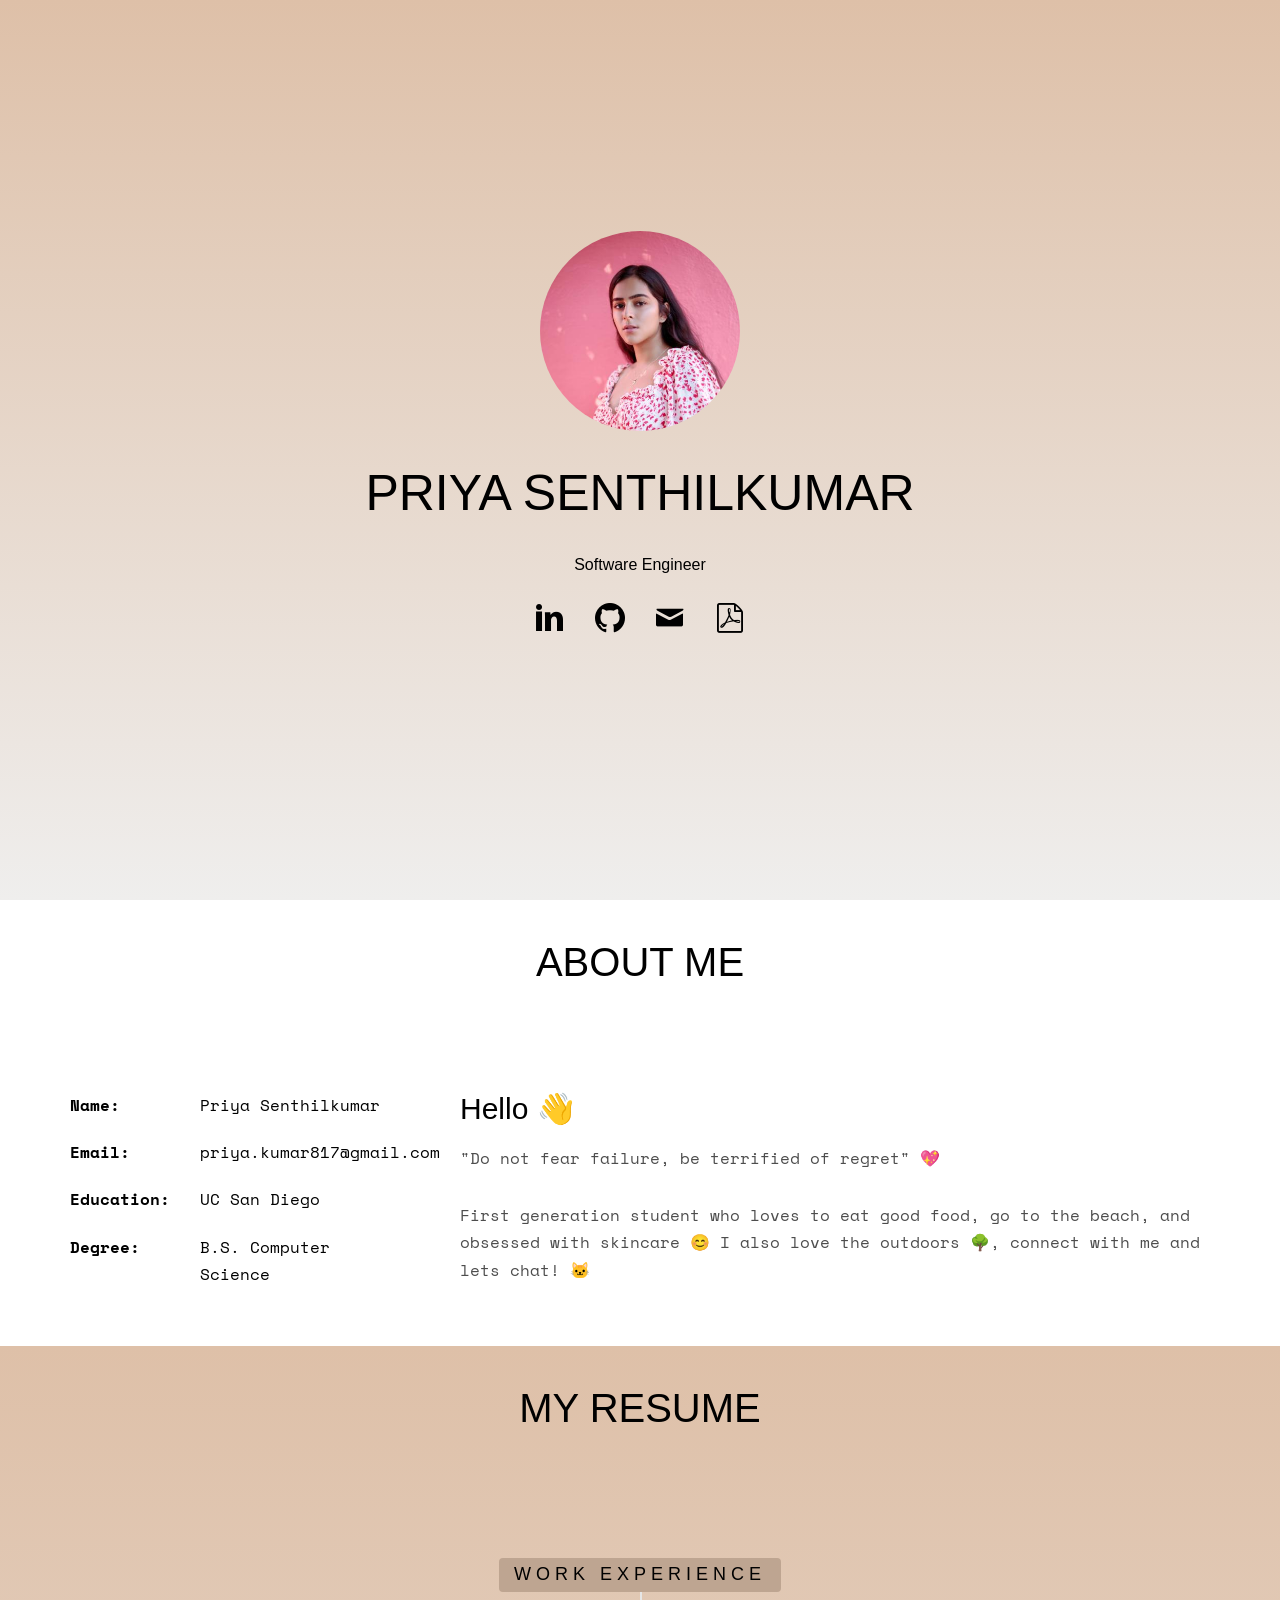
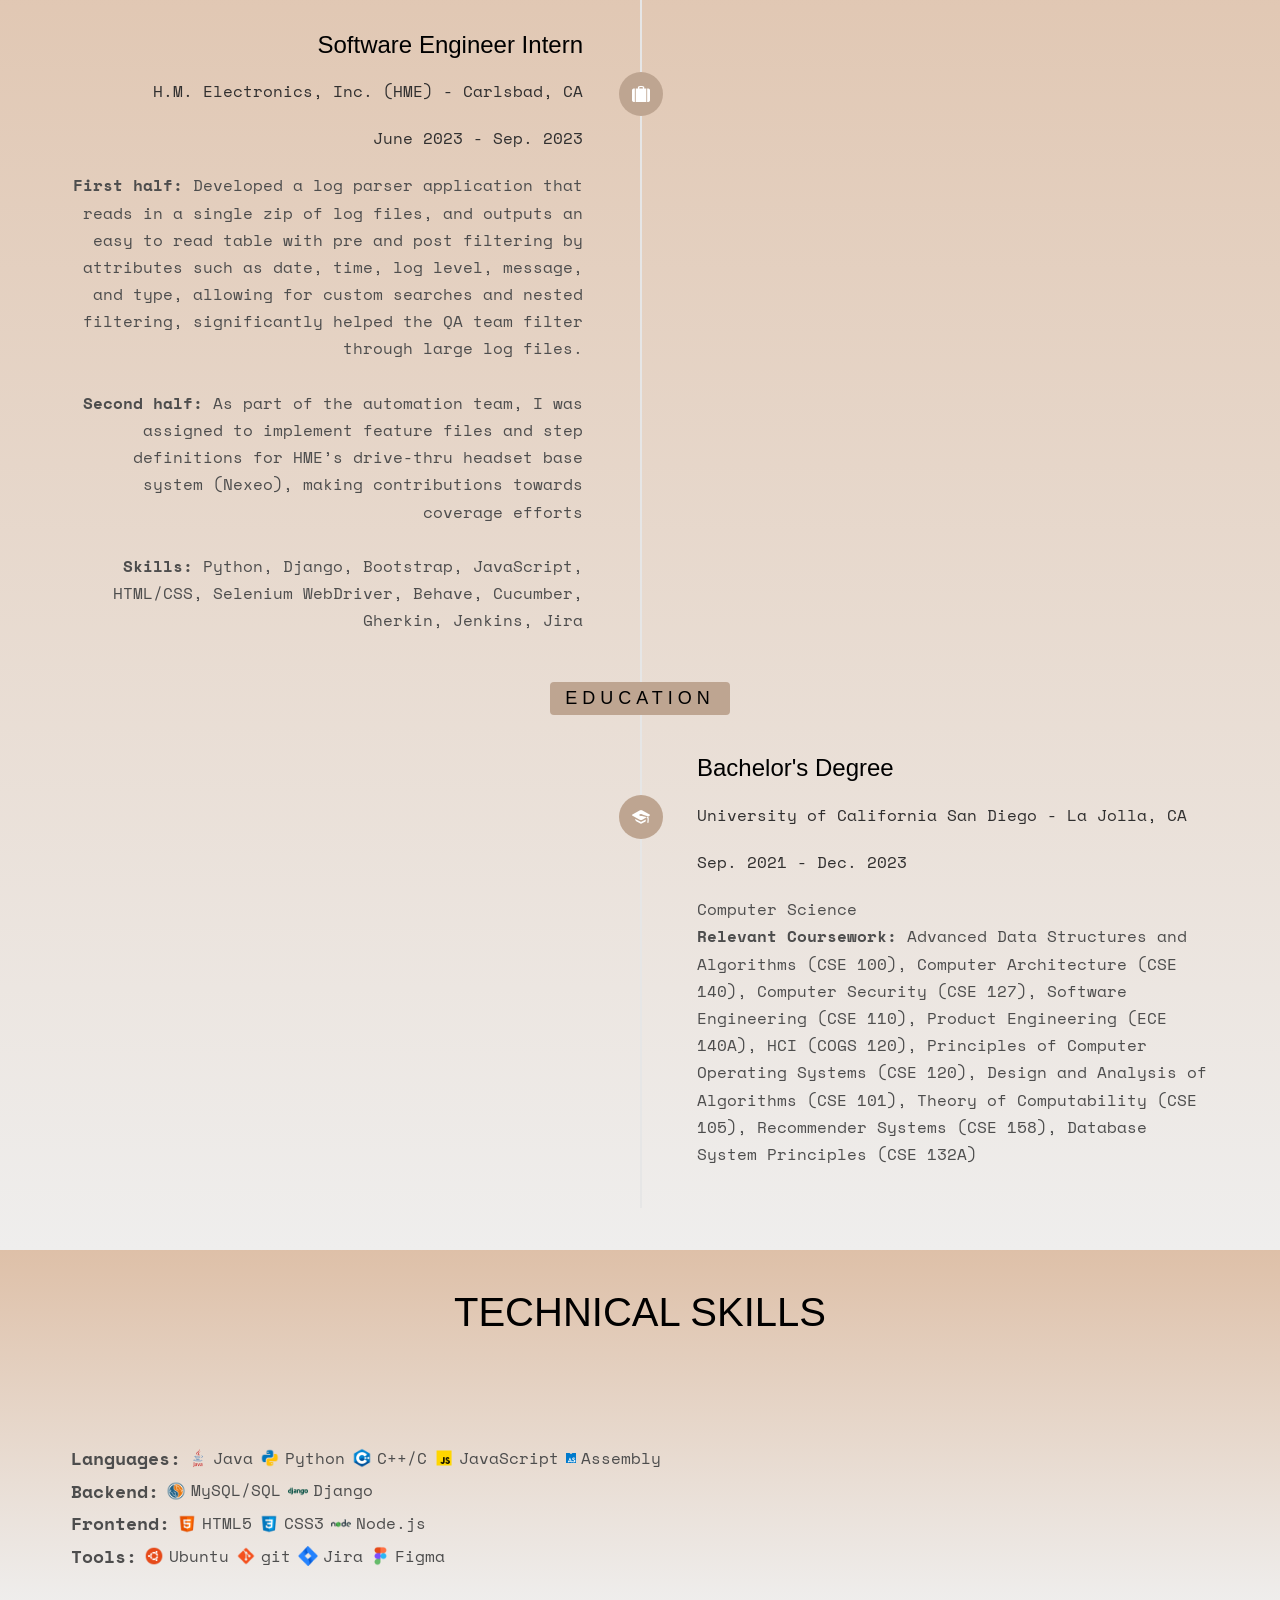
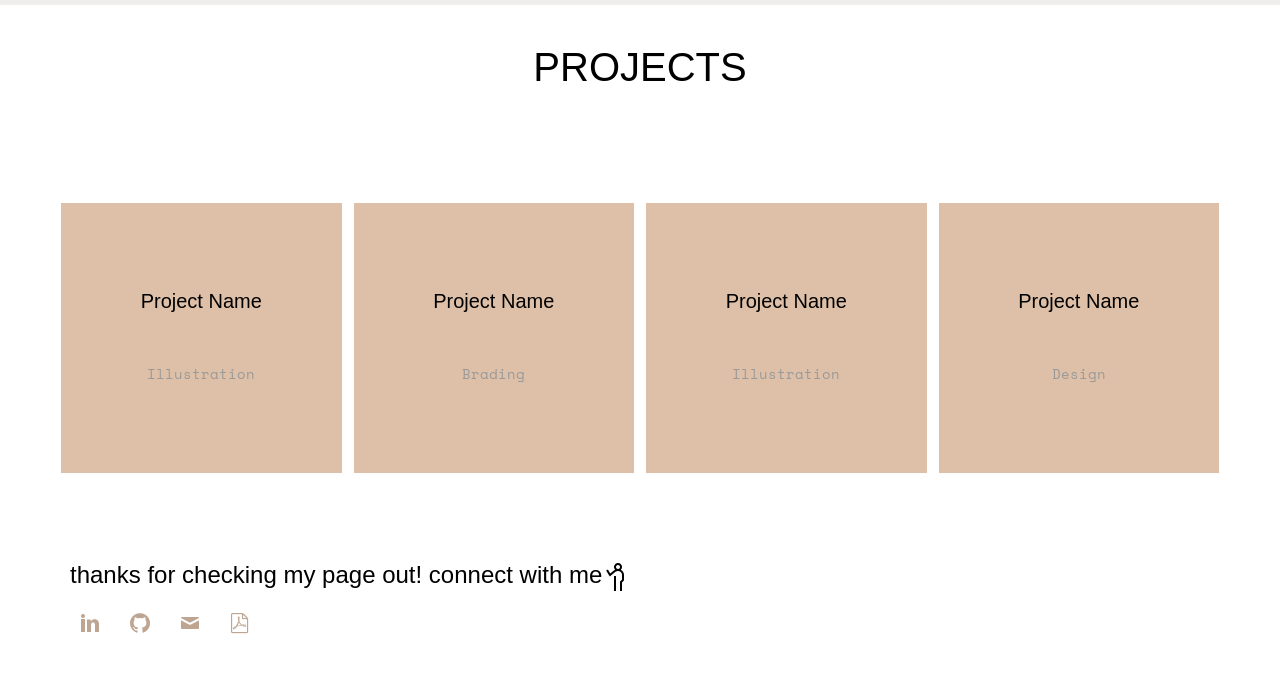
==== commit faf2edb0: "- added icons to bio" ====
--- a/index.html
+++ b/index.html
@@ -3,7 +3,8 @@
 	<head>
 	<meta charset="utf-8">
 	<meta http-equiv="X-UA-Compatible" content="IE=edge">
-	<title>Profile &mdash; Free Website Template, Free HTML5 Template by freehtml5.co</title>
+	<title>Priya's Website</title>
+	<link rel="icon" type="image/x-icon" href="/images/cat.png">
 	<meta name="viewport" content="width=device-width, initial-scale=1">
 	<meta name="description" content="Free HTML5 Website Template by freehtml5.co" />
 	<meta name="keywords" content="free website templates, free html5, free template, free bootstrap, free website template, html5, css3, mobile first, responsive" />
@@ -101,9 +102,9 @@
 					</ul>
 				</div>
 				<div class="col-md-8">
-					<h2>Hello :)</h2>
-					<p>"Do not fear failure, be terrified of regret"</p>
-					<p>First generation student who loves to eat good food, go to the beach, and obsessed with skincare [emoji] Chronically online but I do love the outdoors, connect with me and lets chat!</p>
+					<h2>Hello 👋</h2>
+					<p>"Do not fear failure, be terrified of regret" 💖</p>
+					<p>First generation student who loves to eat good food, go to the beach, and obsessed with skincare 😊 I also love the outdoors 🌳, connect with me and lets chat! 🐱</p>
 				</div>
 			</div>
 		</div>
@@ -288,6 +289,7 @@
 	
 	<div id="fh5co-footer">
 		<div class="container">
+			<h3>thanks for checking my page out! connect with me<img src = "/images/hello.png"></h3>
 			<ul class="fh5co-social-icons">
 				<li><a href="#"><i class="icon-linkedin2"></i></a></li>
 				<li><a href="#"><i class="icon-github-3"></i></a></li>
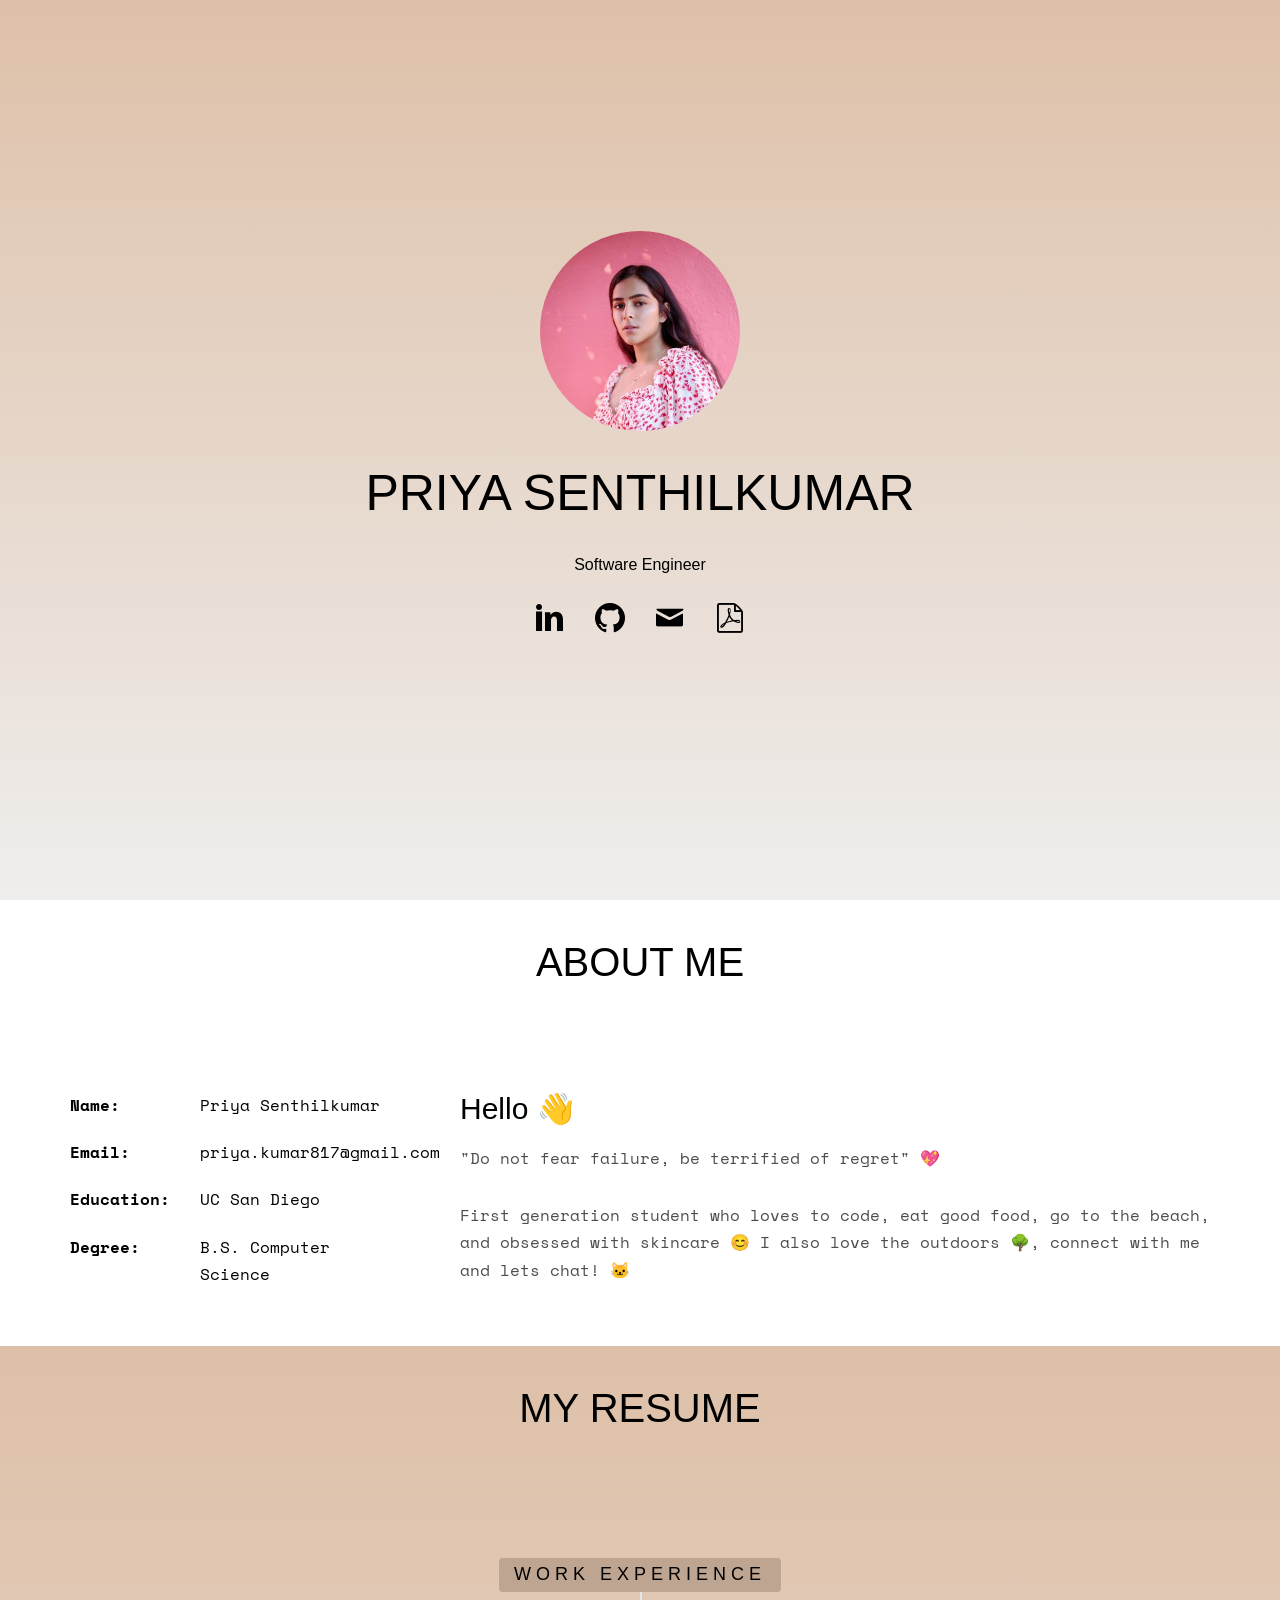
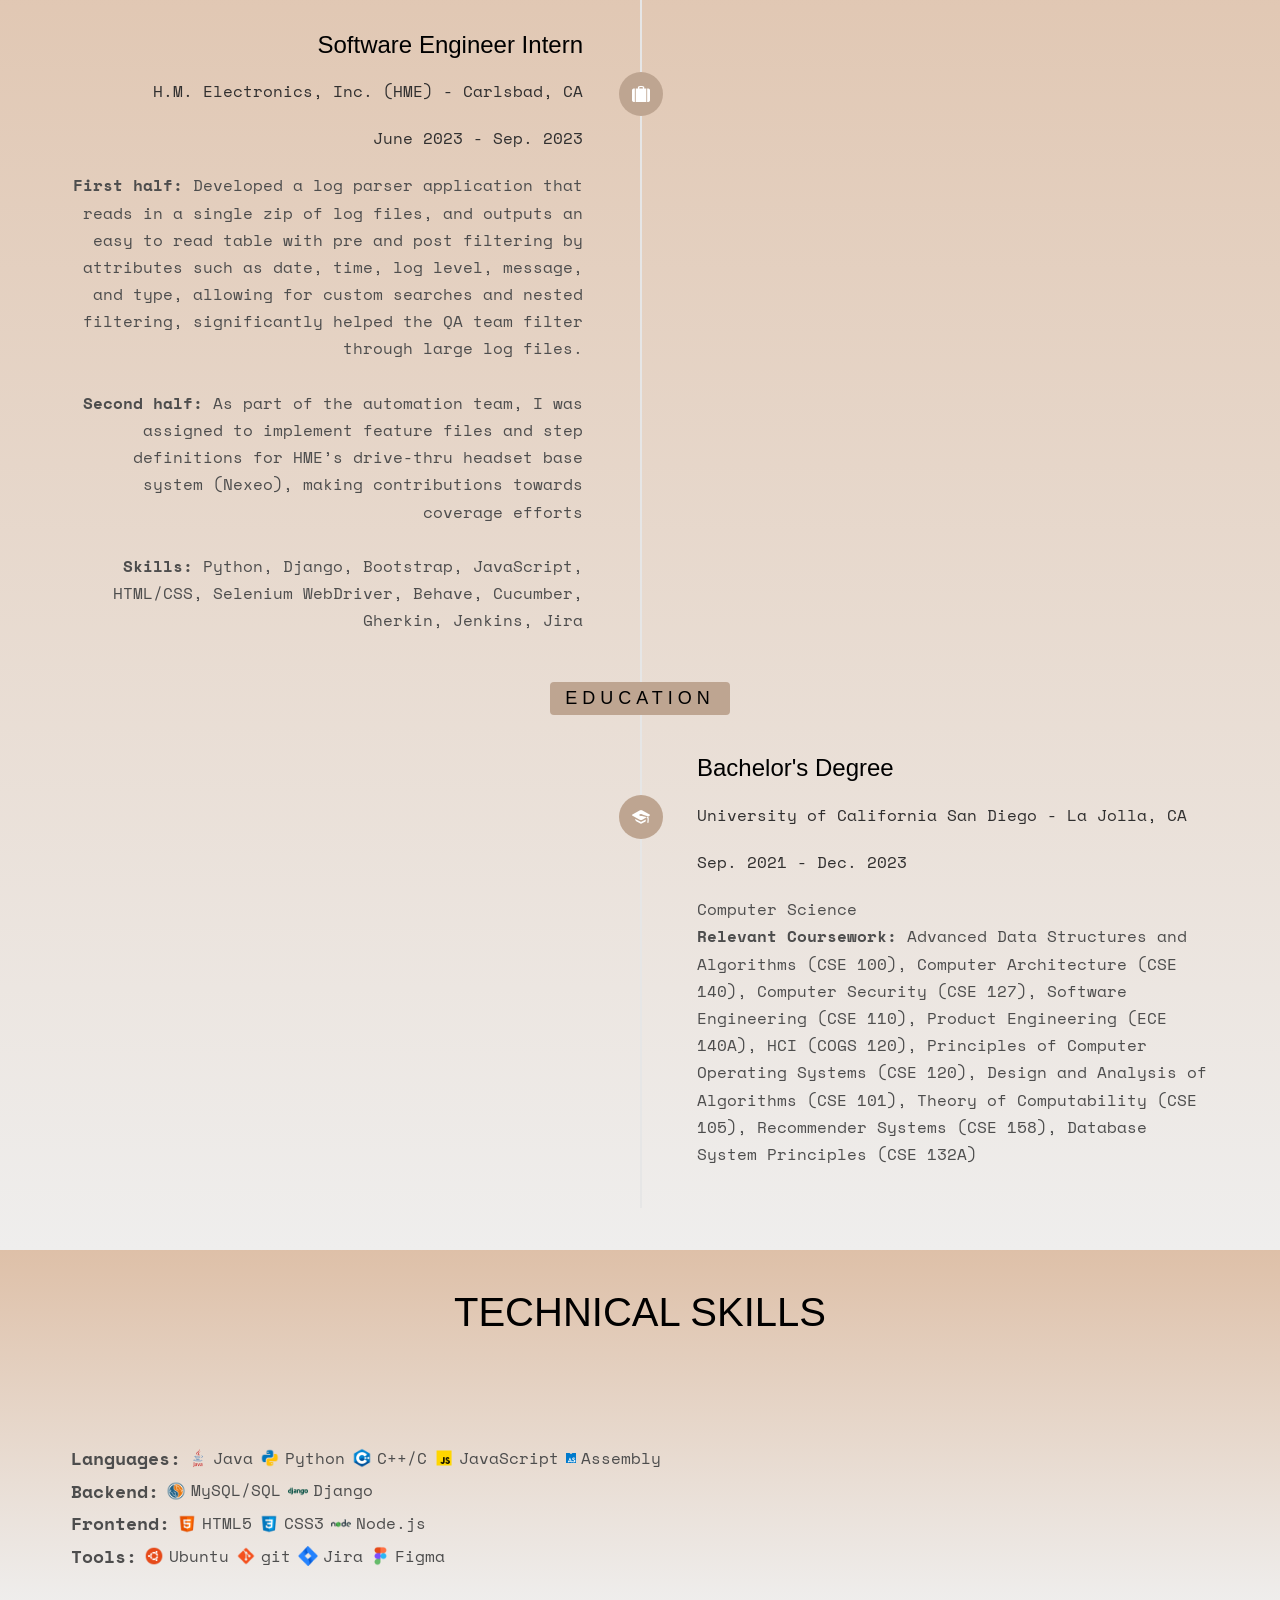
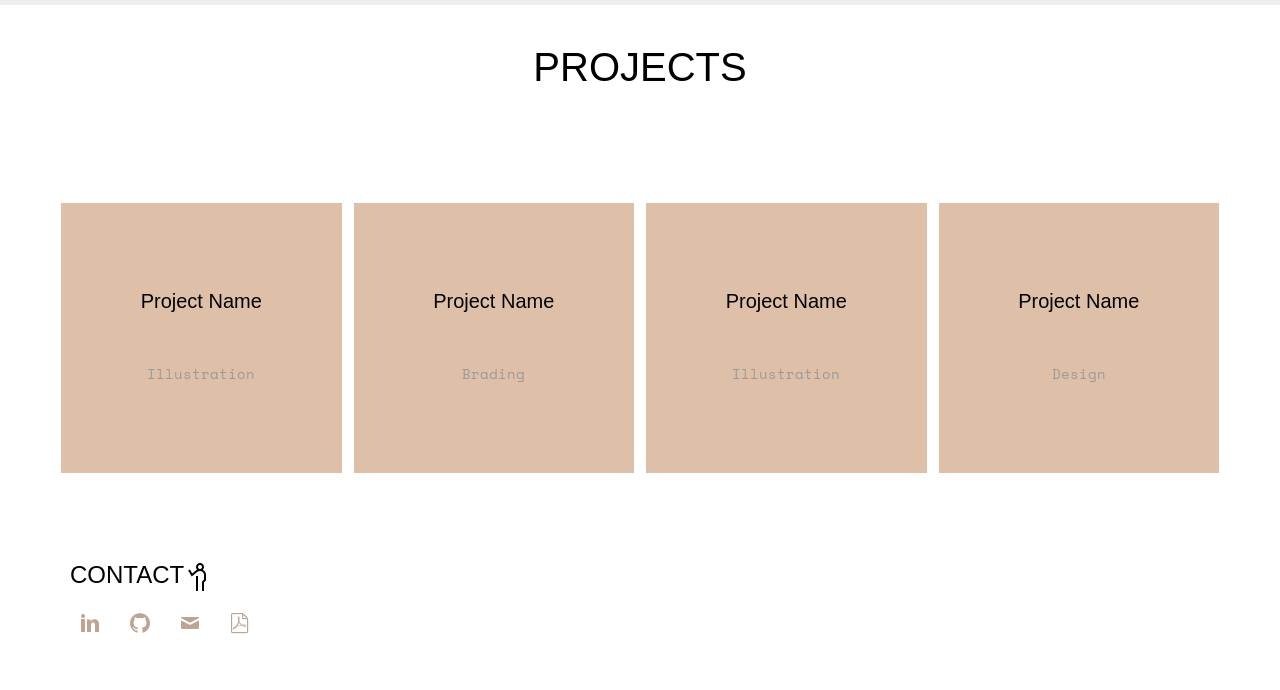
==== commit 0529afc8: "- updated contact info" ====
--- a/index.html
+++ b/index.html
@@ -104,7 +104,7 @@
 				<div class="col-md-8">
 					<h2>Hello 👋</h2>
 					<p>"Do not fear failure, be terrified of regret" 💖</p>
-					<p>First generation student who loves to eat good food, go to the beach, and obsessed with skincare 😊 I also love the outdoors 🌳, connect with me and lets chat! 🐱</p>
+					<p>First generation student who loves to code, eat good food, go to the beach, and obsessed with skincare 😊 I also love the outdoors 🌳, connect with me and lets chat! 🐱</p>
 				</div>
 			</div>
 		</div>
@@ -289,7 +289,7 @@
 	
 	<div id="fh5co-footer">
 		<div class="container">
-			<h3>thanks for checking my page out! connect with me<img src = "/images/hello.png"></h3>
+			<h3>CONTACT<img src = "/images/hello.png"></h3>
 			<ul class="fh5co-social-icons">
 				<li><a href="#"><i class="icon-linkedin2"></i></a></li>
 				<li><a href="#"><i class="icon-github-3"></i></a></li>
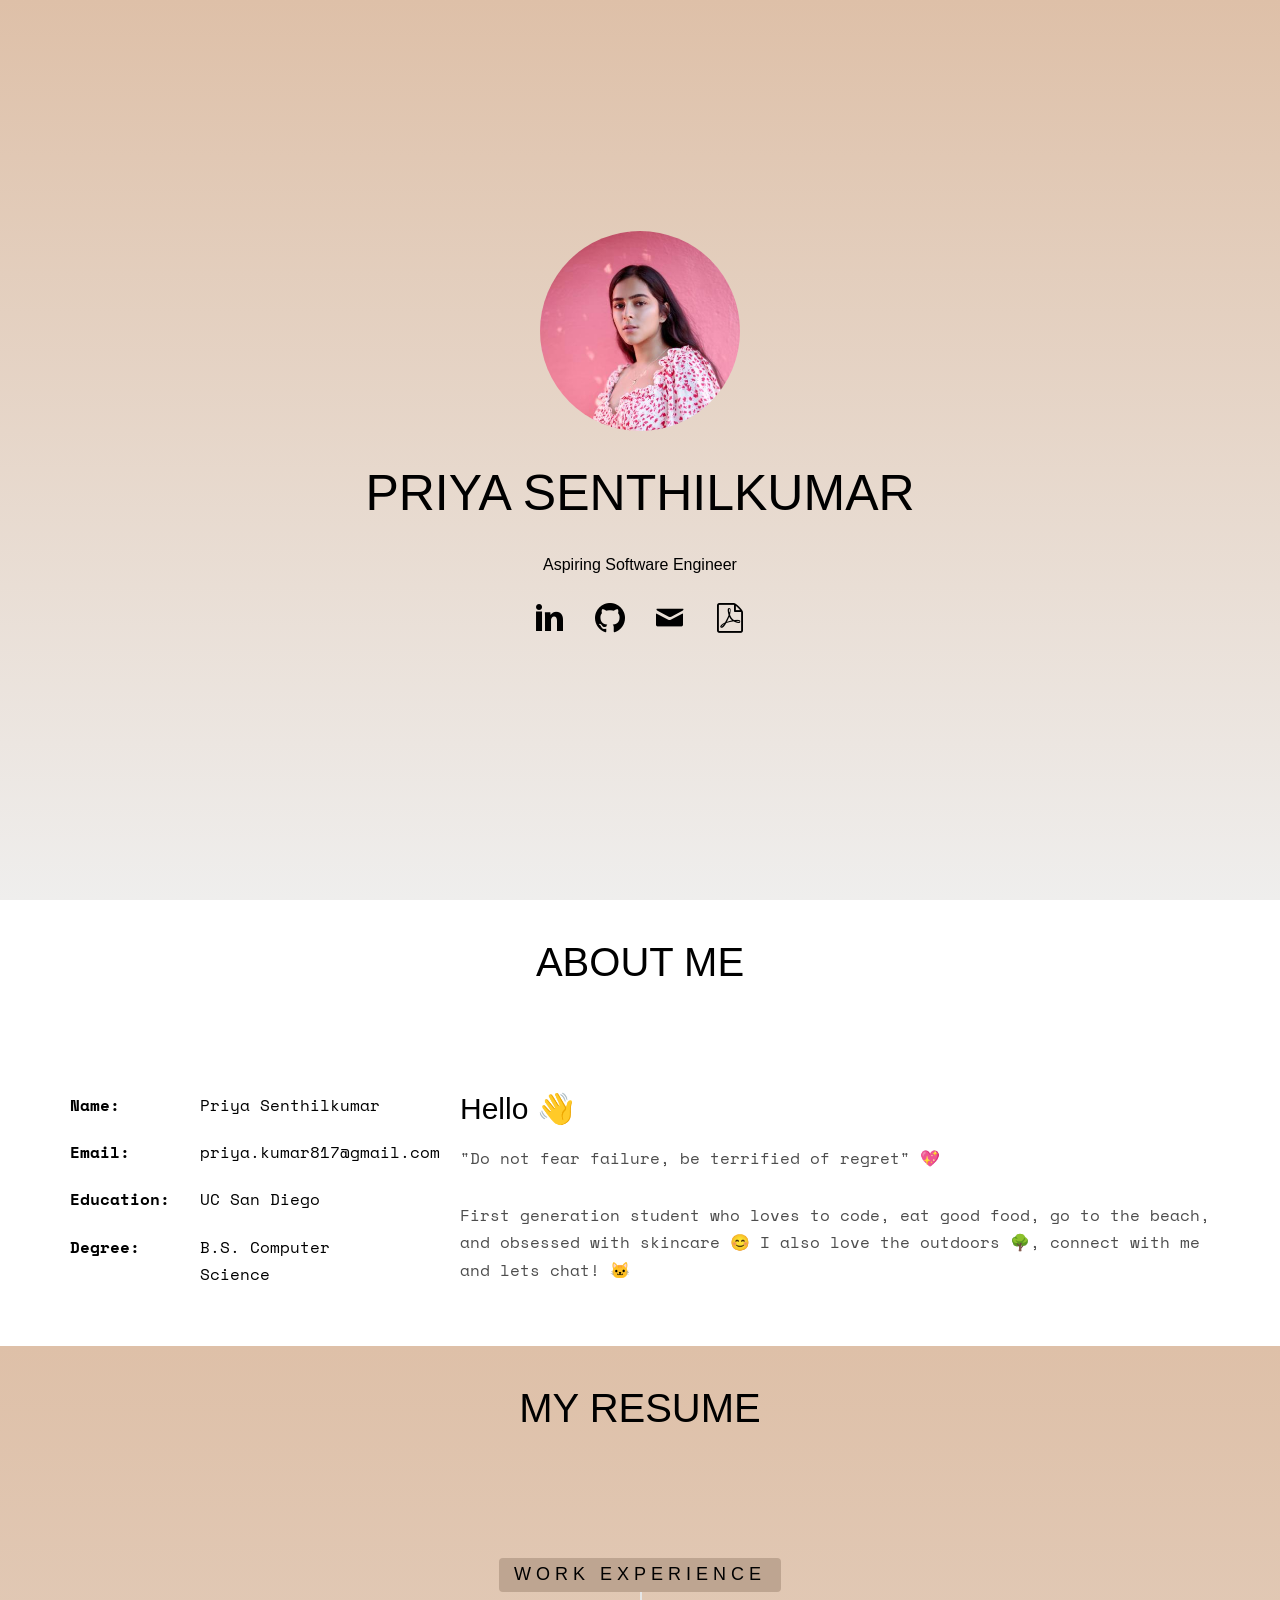
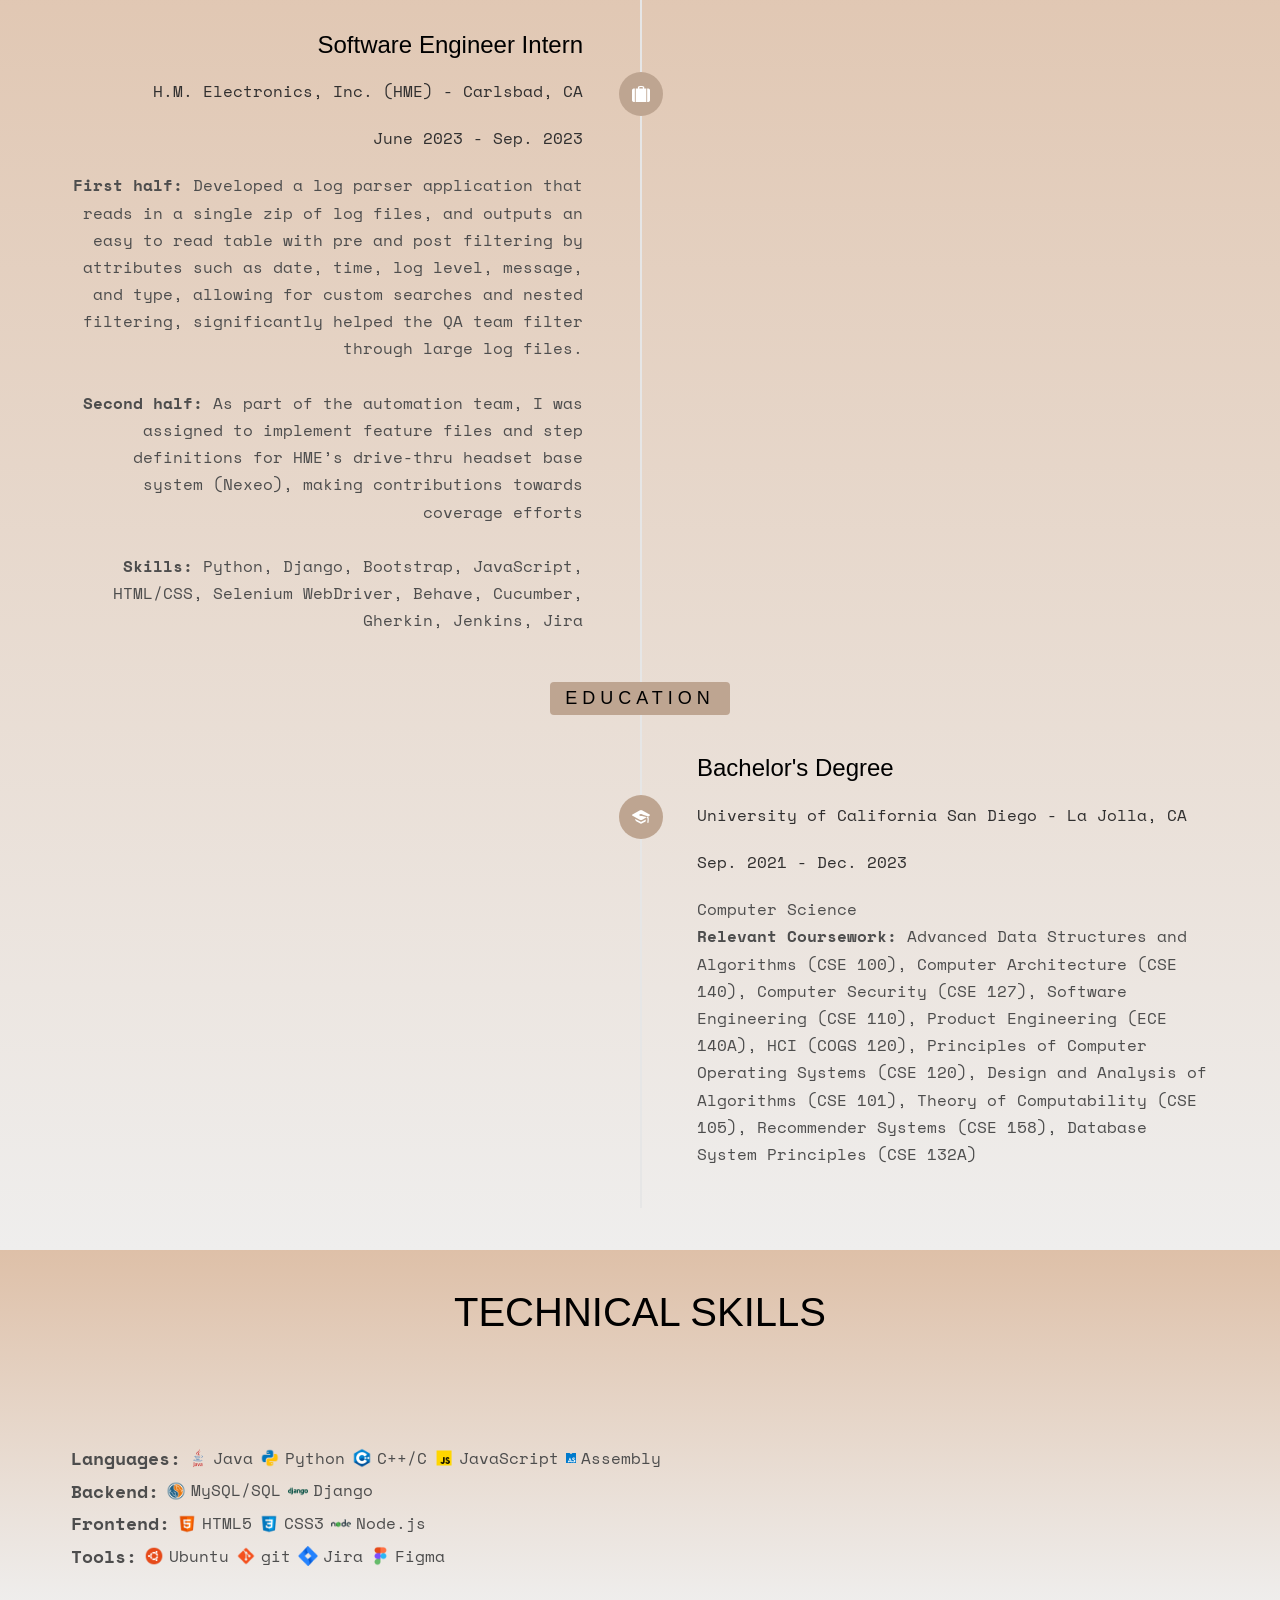
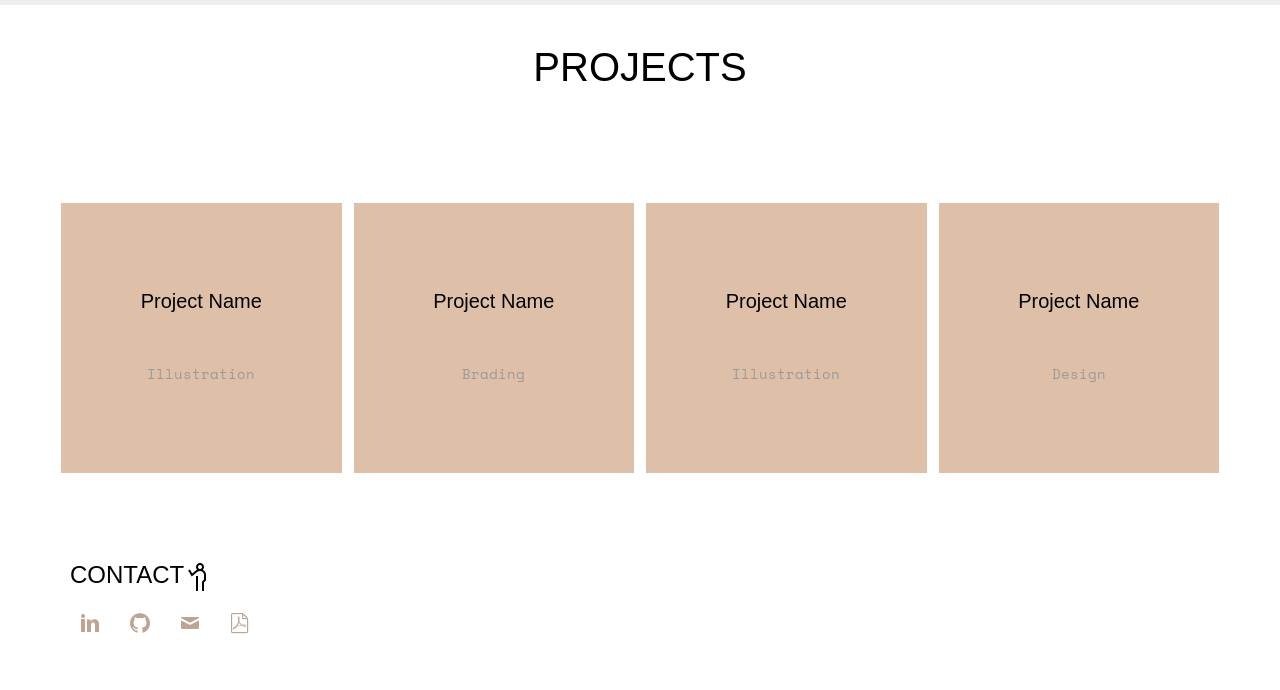
==== commit b853ab67: "Update index.html" ====
--- a/index.html
+++ b/index.html
@@ -69,7 +69,7 @@
 						<div class="display-tc js-fullheight animate-box" data-animate-effect="fadeIn">
 							<div class="profile-thumb" style="background: url(images/PriyaHeadshot.jpg);"></div>
 							<h1><span>PRIYA SENTHILKUMAR</span></h1>
-							<h3><span>Software Engineer</span></h3>
+							<h3><span>Aspiring Software Engineer</span></h3>
 							<p>
 								<ul class="fh5co-social-icons">
 									<li><a href="#"><i class="icon-linkedin2"></i></a></li>
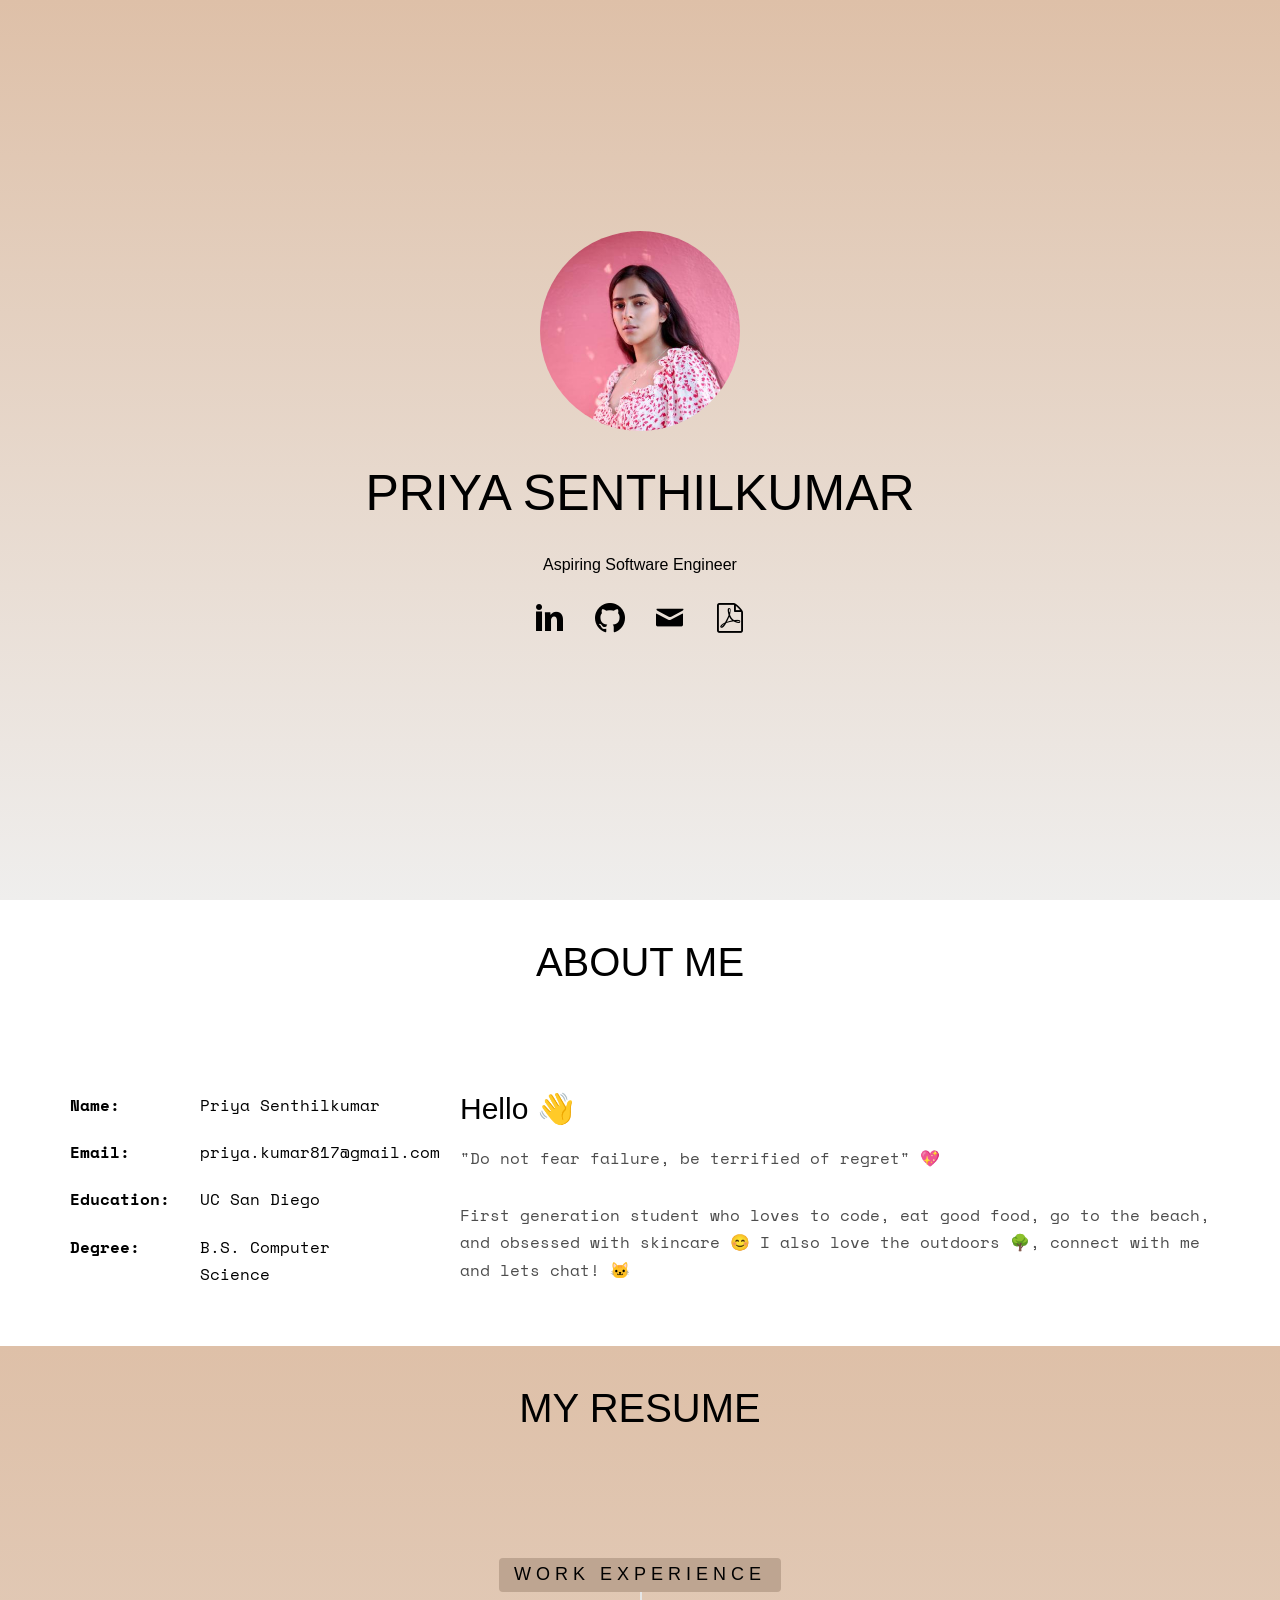
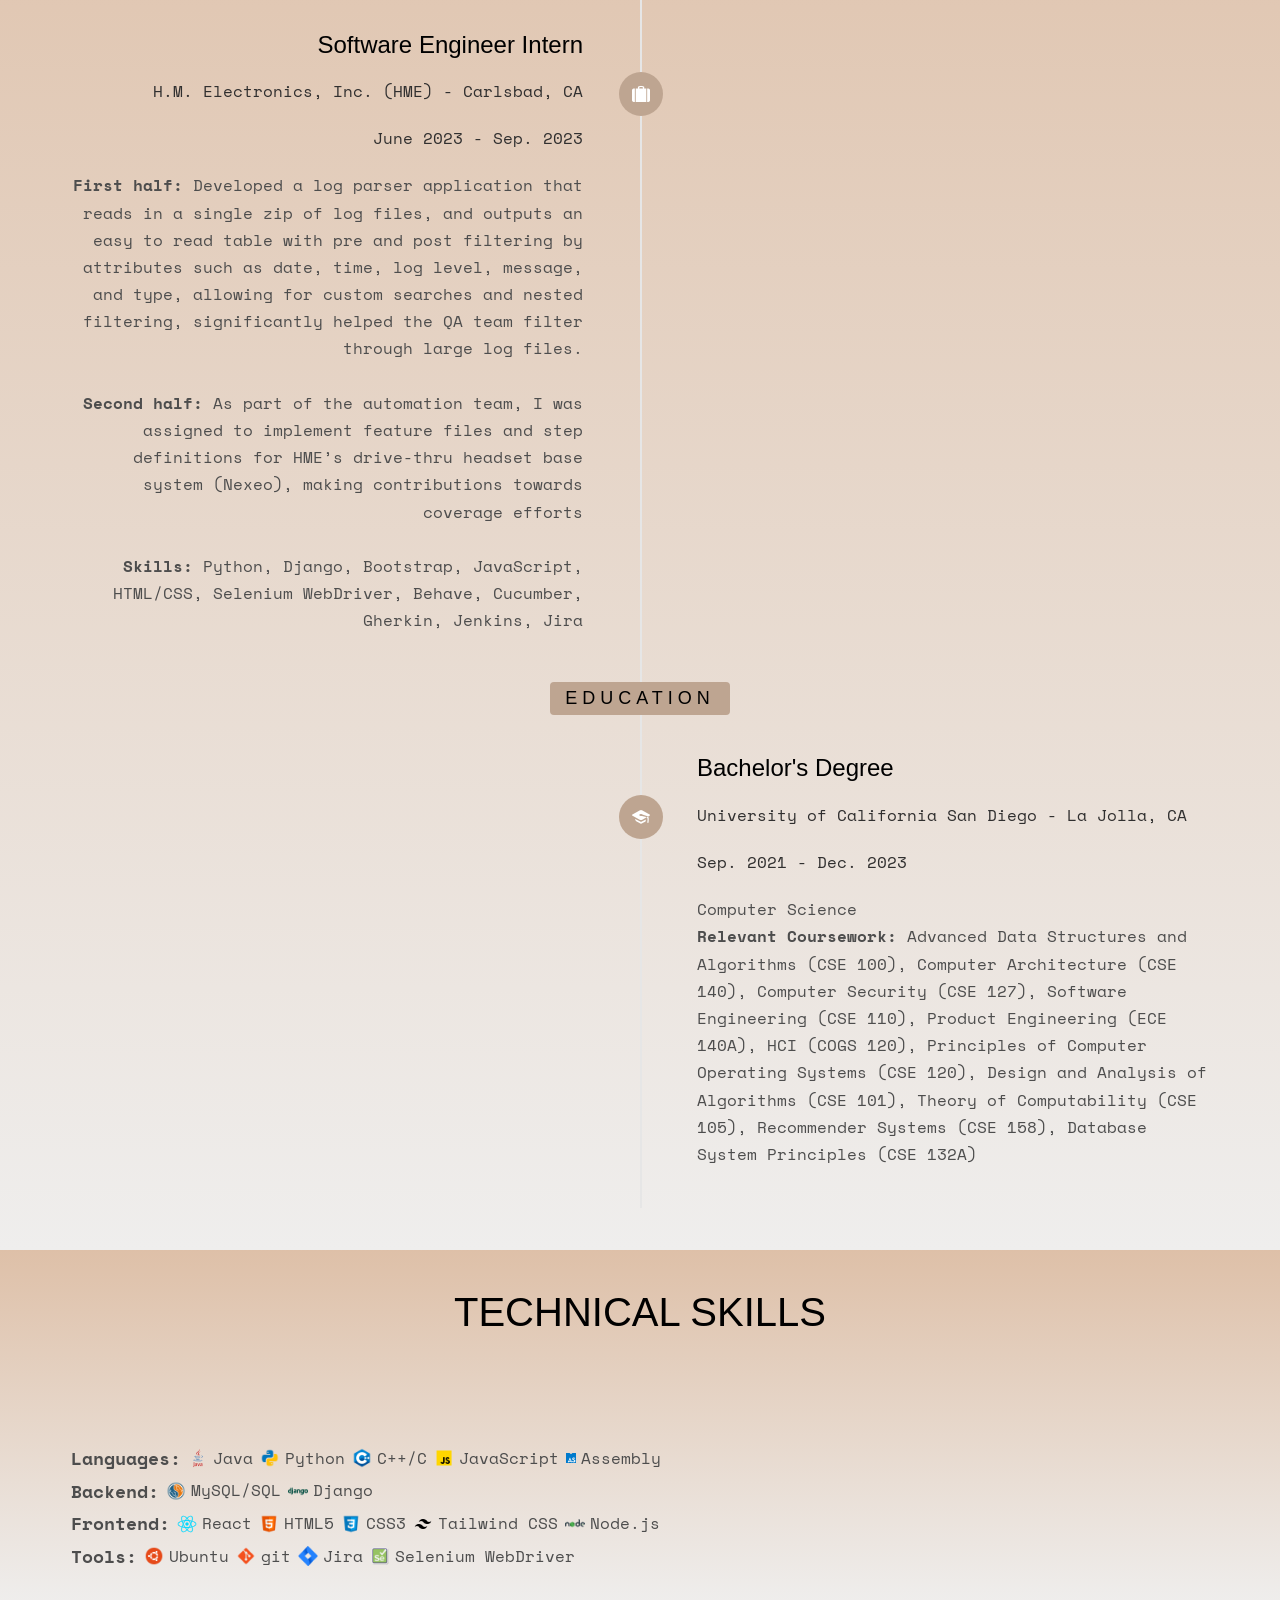
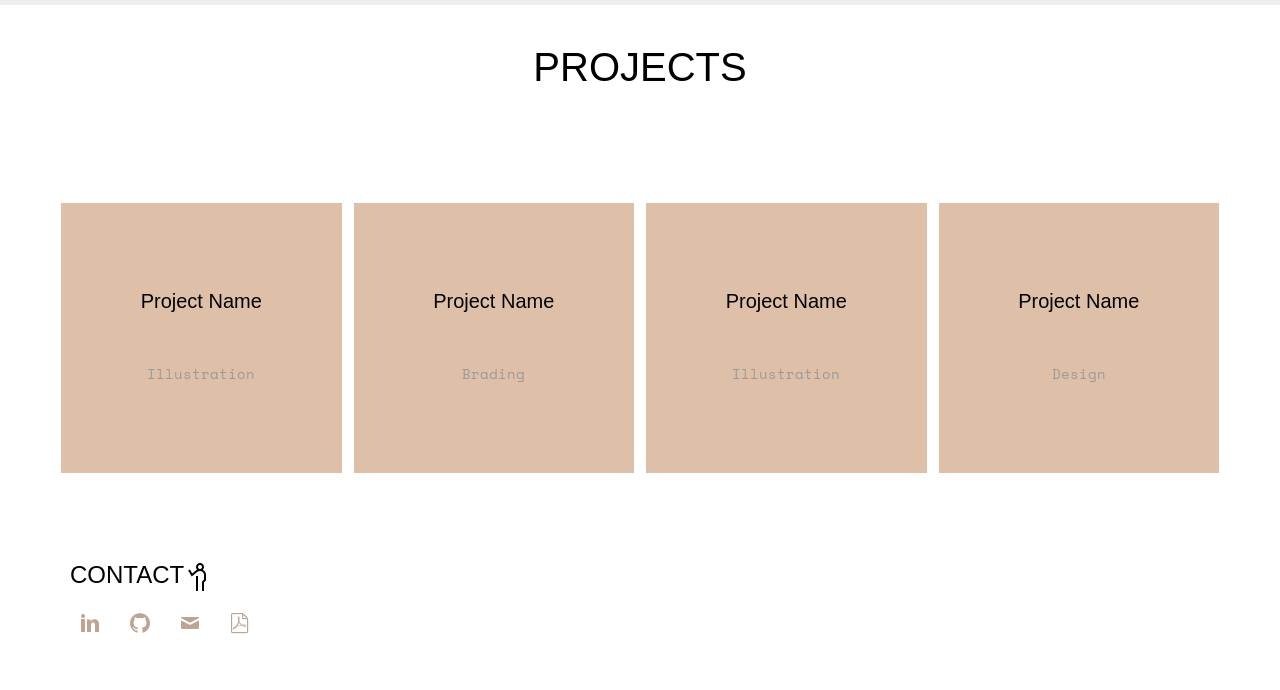
==== commit 2bab14ff: "- Updated skills section" ====
--- a/index.html
+++ b/index.html
@@ -208,6 +208,10 @@
 				<div class="skills-section">
 					<div class = "skill-title">Frontend:</div>
 					<div class="skill">
+						<img src = "/images/react.png" height="30" width = "30">
+						<span>React</span>
+					</div>
+					<div class="skill">
 						<img src = "/images/html5.png" height="30" width = "30">
 						<span>HTML5</span>
 					</div>
@@ -216,6 +220,10 @@
 						<span>CSS3</span>
 					</div>
 					<div class="skill">
+						<img src = "/images/tailwind.png" height="30" width = "30">
+						<span>Tailwind CSS</span>
+					</div>
+					<div class="skill">
 						<img src = "/images/nodejs.png" height="30" width = "30">
 						<span>Node.js</span>
 					</div>
@@ -235,8 +243,8 @@
 						<span>Jira</span>
 					</div>
 					<div class="skill">
-						<img src = "/images/figma.png" height="30" width = "30">
-						<span>Figma</span>
+						<img src = "/images/selenium.png" height="30" width = "30">
+						<span>Selenium WebDriver</span>
 					</div>
 				</div>
 			</div>
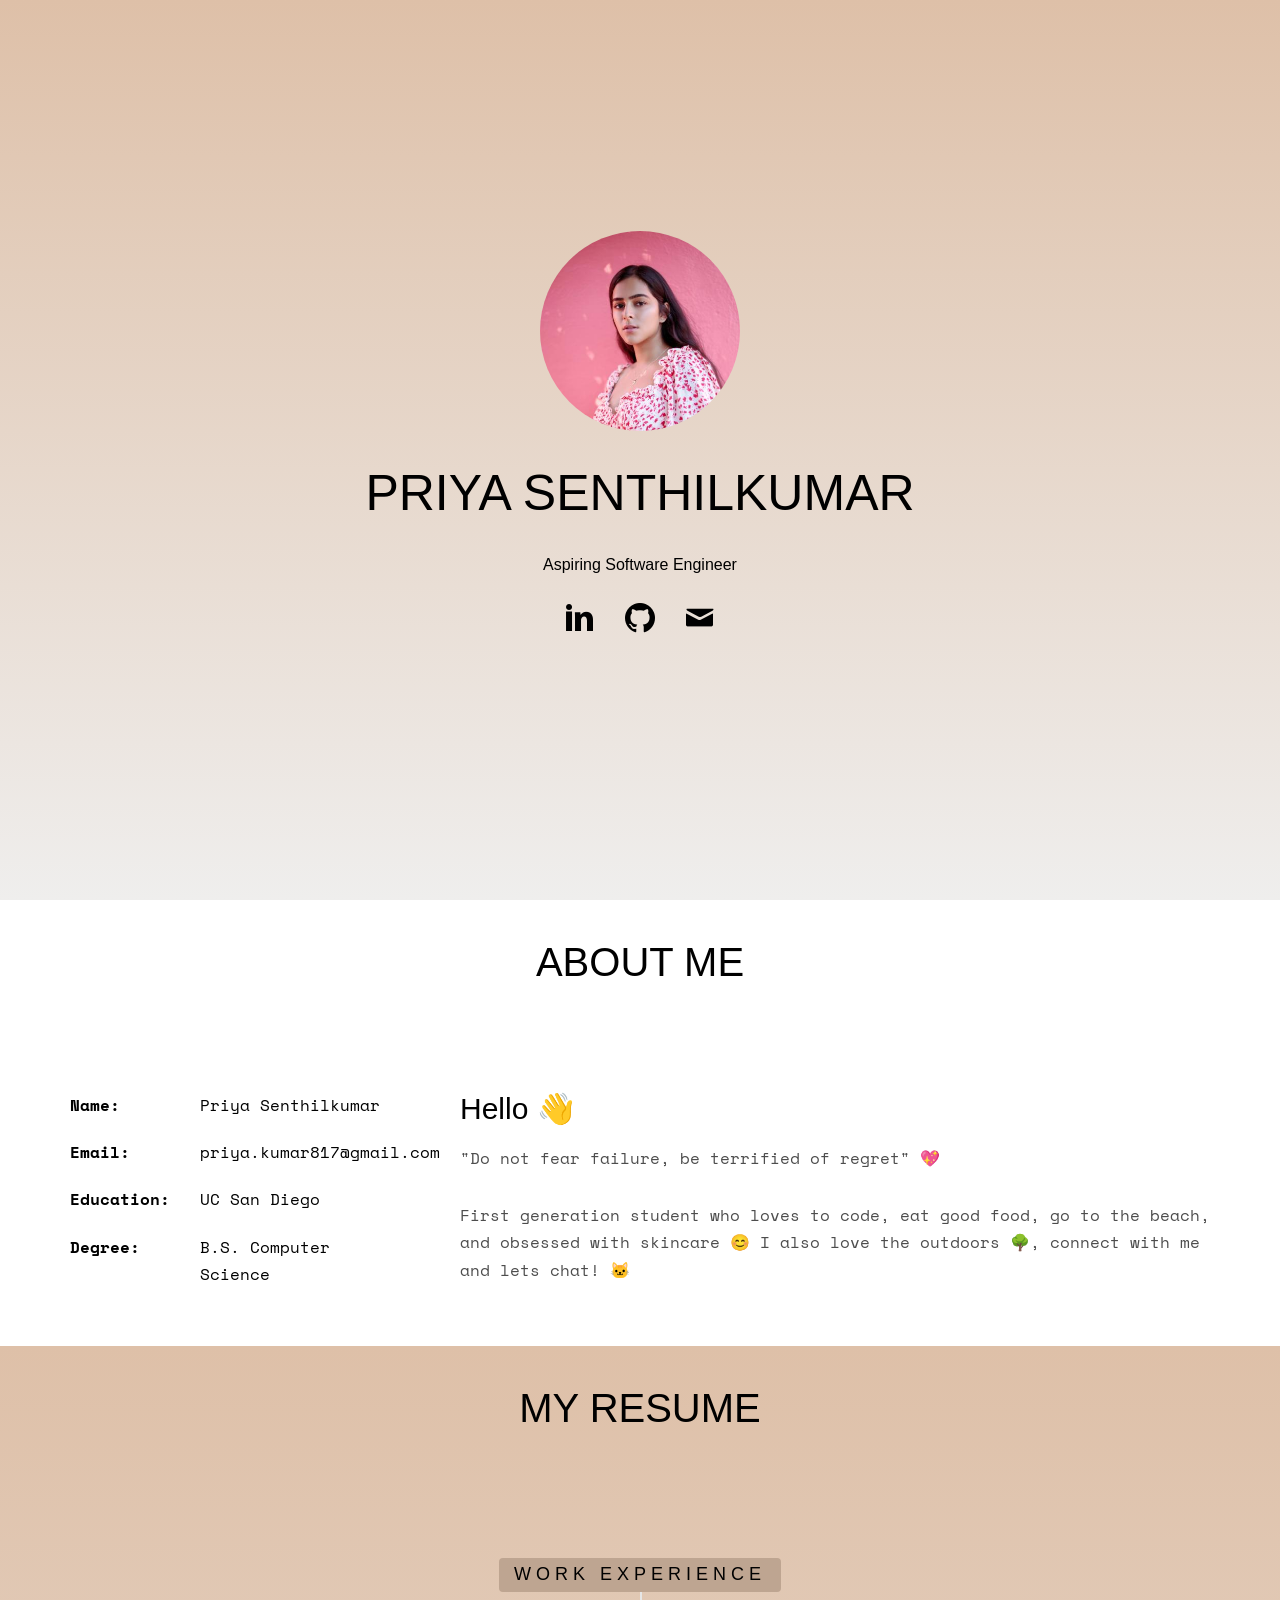
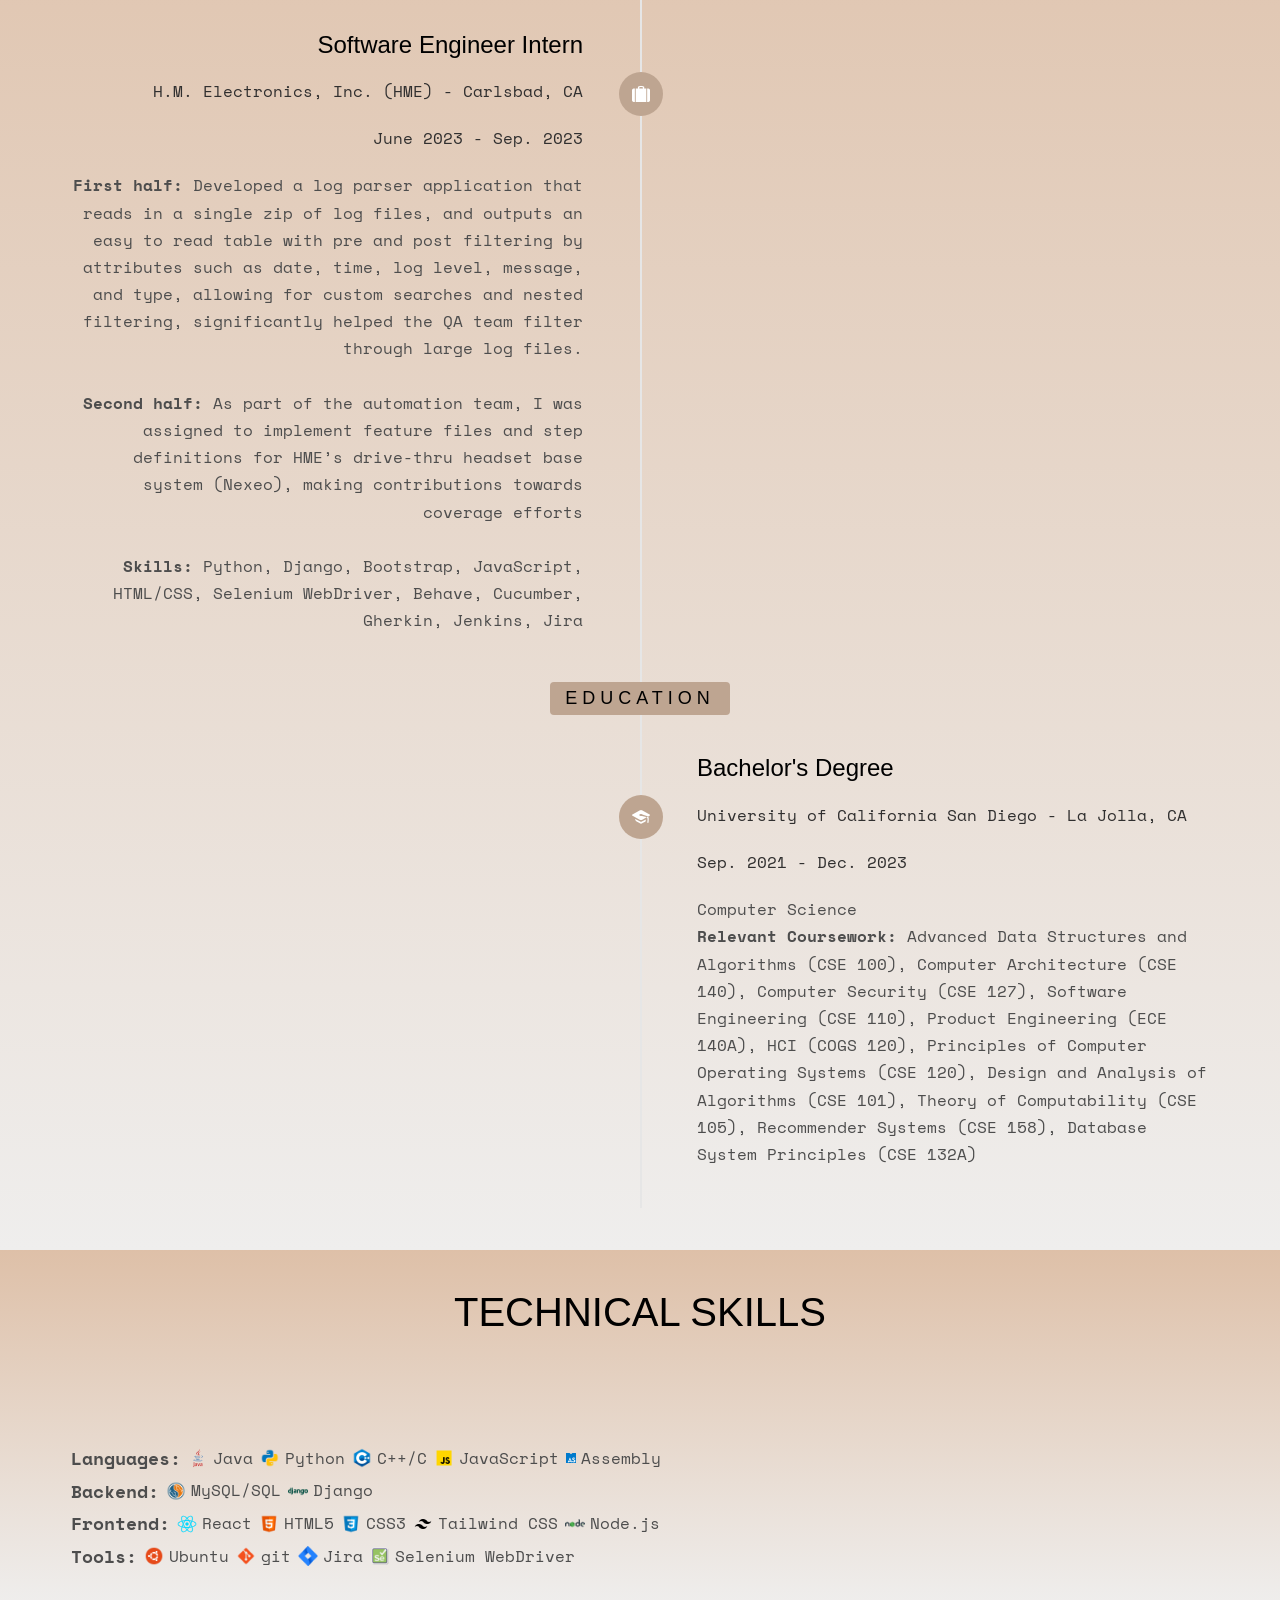
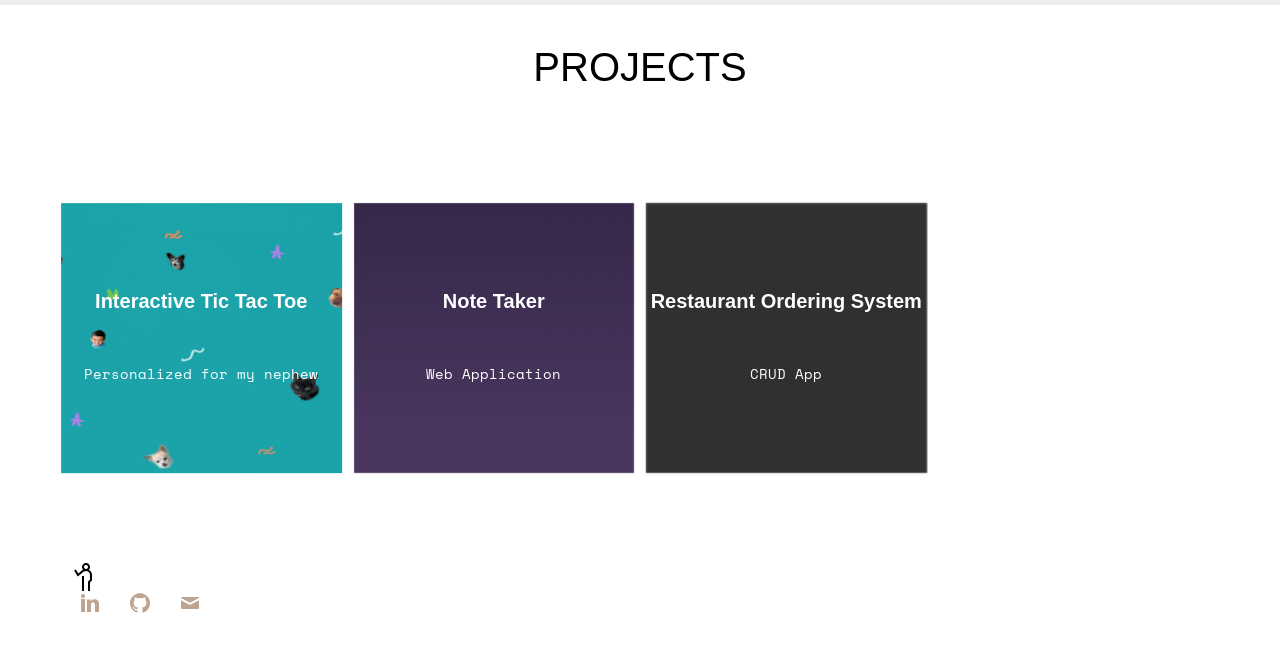
==== commit 6a8aaa1b: "- Updated links and project info" ====
--- a/index.html
+++ b/index.html
@@ -72,10 +72,9 @@
 							<h3><span>Aspiring Software Engineer</span></h3>
 							<p>
 								<ul class="fh5co-social-icons">
-									<li><a href="#"><i class="icon-linkedin2"></i></a></li>
-									<li><a href="#"><i class="icon-github-3"></i></a></li>
-									<li><a href="#"><i class="icon-mail"></i></a></li>
-									<li><a href="#"><i class="icon-file-pdf"></i></a></li>
+									<li><a href="https://www.linkedin.com/in/priyakumar0817/"><i class="icon-linkedin2"></i></a></li>
+									<li><a href="https://github.com/priyakumar0817"><i class="icon-github-3"></i></a></li>
+									<li><a href="mailto:priya.kumar817@gmail.com"><i class="icon-mail"></i></a></li>
 								</ul>
 							</p>
 						</div>
@@ -260,34 +259,34 @@
 			</div>
 			<div class="row">
 				<div class="col-md-3 text-center col-padding animate-box">
-					<a href="#" class="work" style="background-image: url(images/portfolio-1.jpg);">
+					<a href="https://priyakumar0817.github.io/tic-tac-toe-app/" class="work" style="background-image: url(images/proj1.png);">
 						<div class="desc">
-							<h3>Project Name</h3>
-							<span>Illustration</span>
+							<h3 style = "color: white; font-weight: bold;">Interactive Tic Tac Toe</h3>
+							<span style = "color: white;">Personalized for my nephew</span>
 						</div>
 					</a>
 				</div>
 				<div class="col-md-3 text-center col-padding animate-box">
-					<a href="#" class="work" style="background-image: url(images/portfolio-2.jpg);">
+					<a href="https://cse110-fa22-group5.github.io/cse110-fa22-group5/source/index.html" class="work" style="background-image: url(images/proj2.png);">
 						<div class="desc">
-							<h3>Project Name</h3>
-							<span>Brading</span>
+							<h3 style = "color: white; font-weight: bold;">Note Taker</h3>
+							<span style = "color: white;">Web Application</span>
 						</div>
 					</a>
 				</div>
 				<div class="col-md-3 text-center col-padding animate-box">
-					<a href="#" class="work" style="background-image: url(images/portfolio-3.jpg);">
+					<a href="https://github.com/priyakumar0817/restaurant" class="work" style="background-image: url(images/proj3.png);">
 						<div class="desc">
-							<h3>Project Name</h3>
-							<span>Illustration</span>
+							<h3 style = "color: white; font-weight: bold;">Restaurant Ordering System</h3>
+							<span style = "color: white;">CRUD App</span>
 						</div>
 					</a>
 				</div>
 				<div class="col-md-3 text-center col-padding animate-box">
-					<a href="#" class="work" style="background-image: url(images/portfolio-4.jpg);">
+					<a href="https://drive.google.com/file/d/1UsKU66NtvEpdl-t5e_WwuoGI8knhiafA/view" class="work" style="background-image: url(images/proj4.png);">
 						<div class="desc">
-							<h3>Project Name</h3>
-							<span>Design</span>
+							<h3 style = "color: white; font-weight: bold;">Food Rating Predictor</h3>
+							<span style = "color: white;">Research Paper</span>
 						</div>
 					</a>
 				</div>
@@ -297,12 +296,11 @@
 	
 	<div id="fh5co-footer">
 		<div class="container">
-			<h3>CONTACT<img src = "/images/hello.png"></h3>
+			<img src = "/images/hello.png">
 			<ul class="fh5co-social-icons">
-				<li><a href="#"><i class="icon-linkedin2"></i></a></li>
-				<li><a href="#"><i class="icon-github-3"></i></a></li>
-				<li><a href="#"><i class="icon-mail"></i></a></li>
-				<li><a href="#"><i class="icon-file-pdf"></i></a></li>
+				<li><a href="https://www.linkedin.com/in/priyakumar0817/"><i class="icon-linkedin2"></i></a></li>
+				<li><a href="https://github.com/priyakumar0817"><i class="icon-github-3"></i></a></li>
+				<li><a href="mailto:priya.kumar817@gmail.com"><i class="icon-mail"></i></a></li>
 			</ul>
 		</div>
 	</div>
--- a/css/style.css
+++ b/css/style.css
@@ -697,7 +697,6 @@
   display: table-cell;
   vertical-align: middle;
   height: 270px;
-  background: #dec0a8;
   -webkit-transition: 0.3s;
   -o-transition: 0.3s;
   transition: 0.3s;
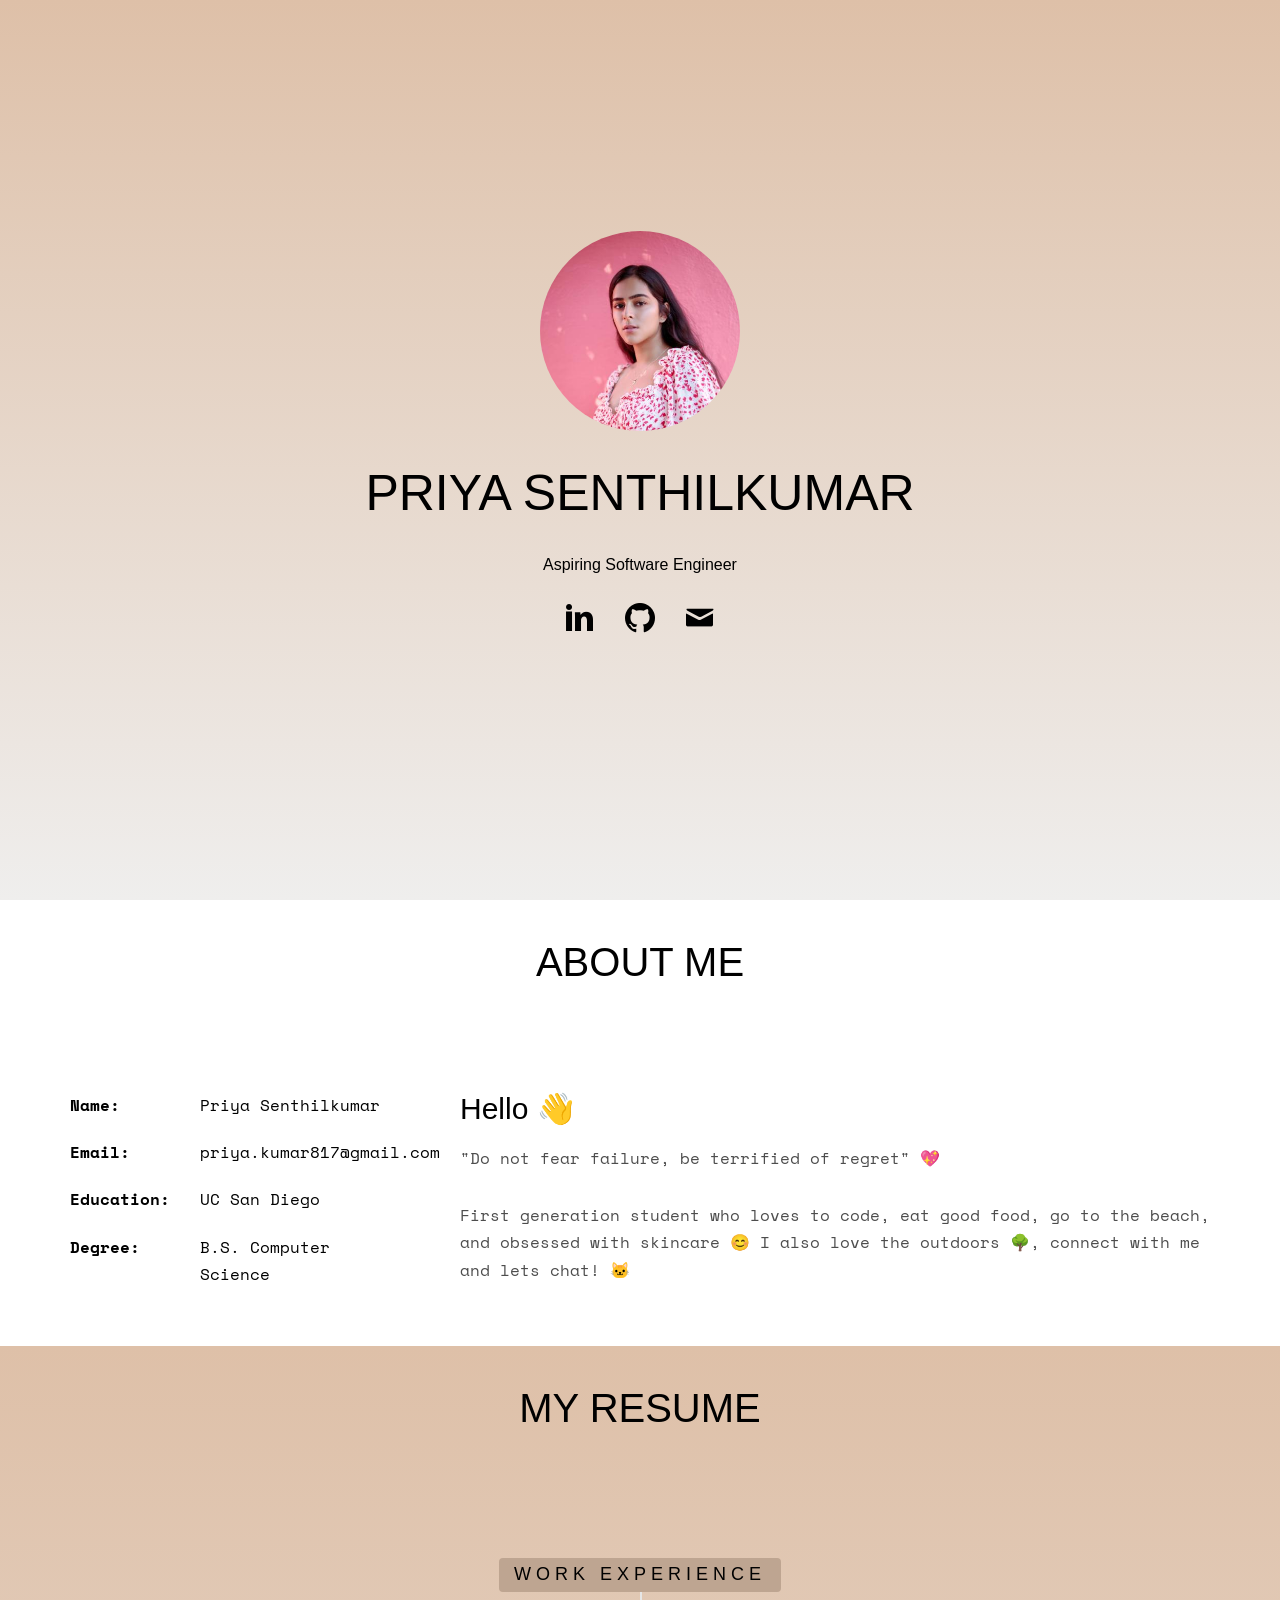
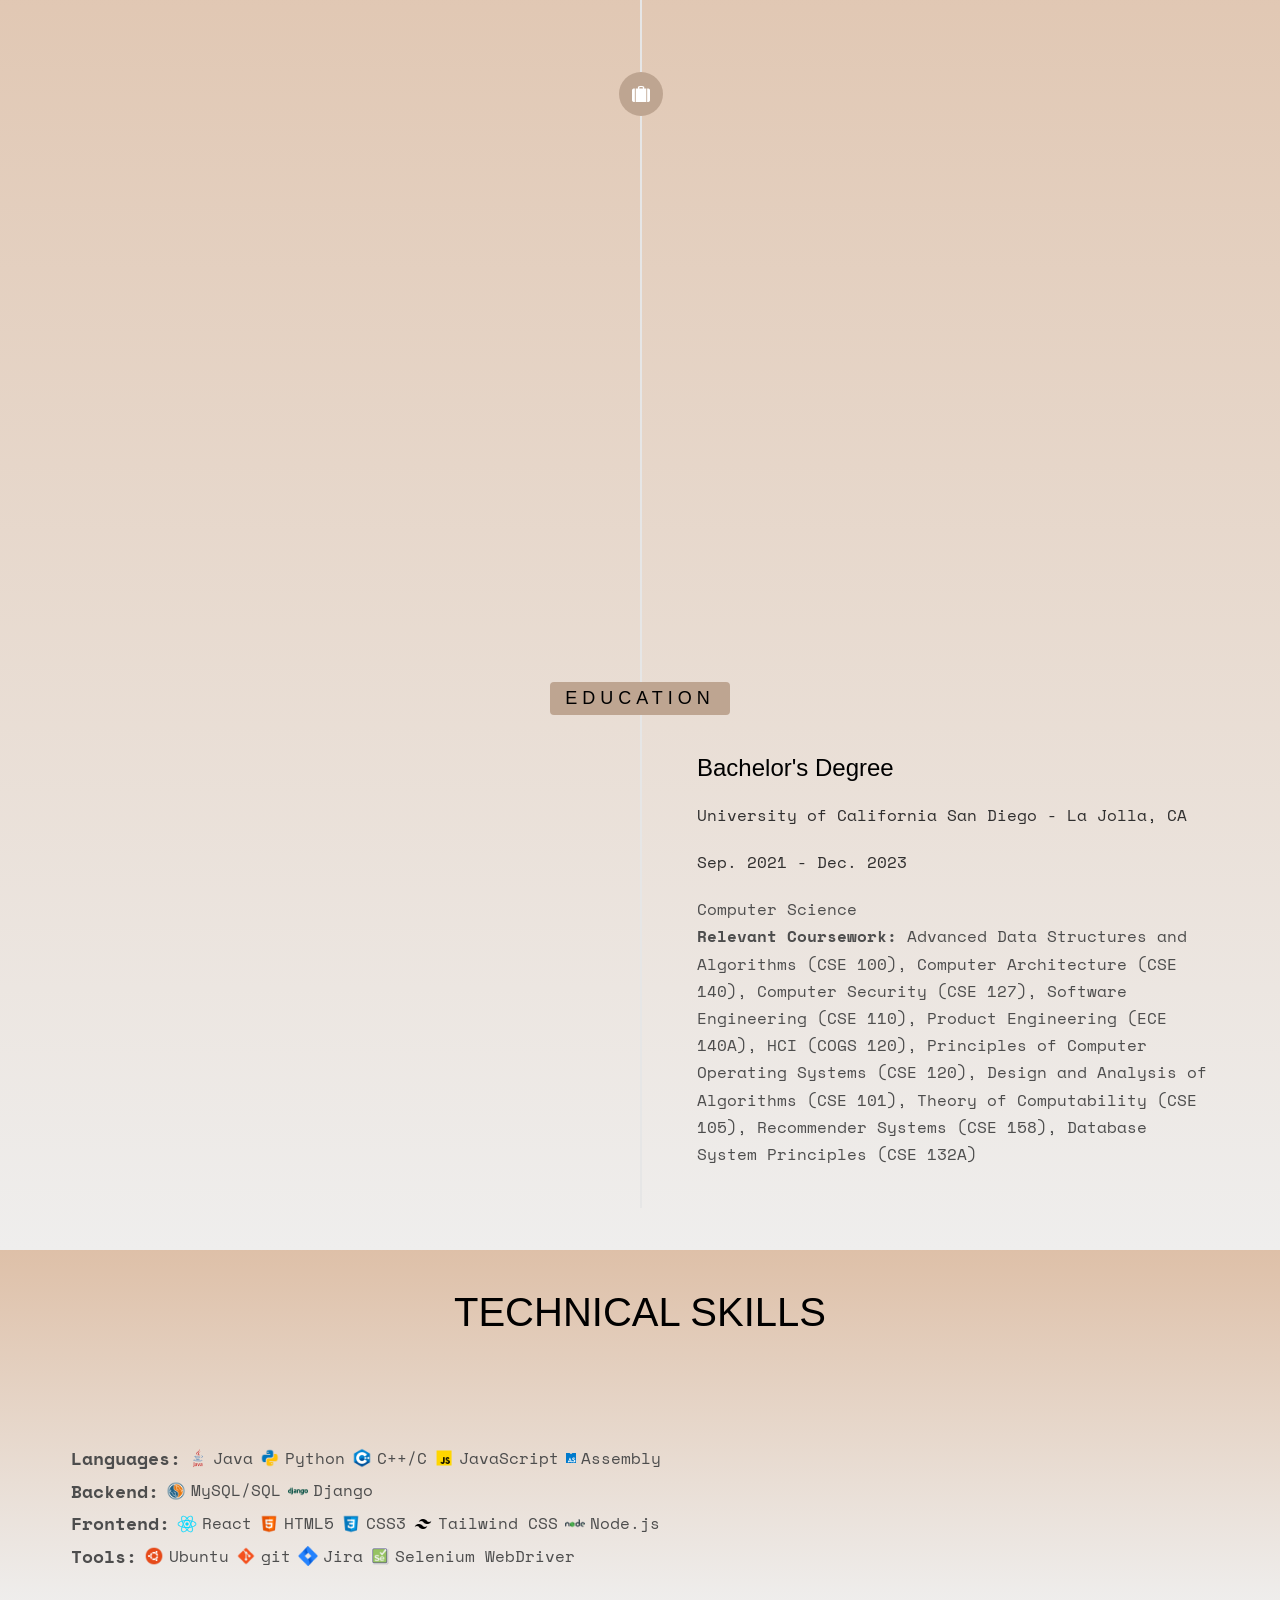
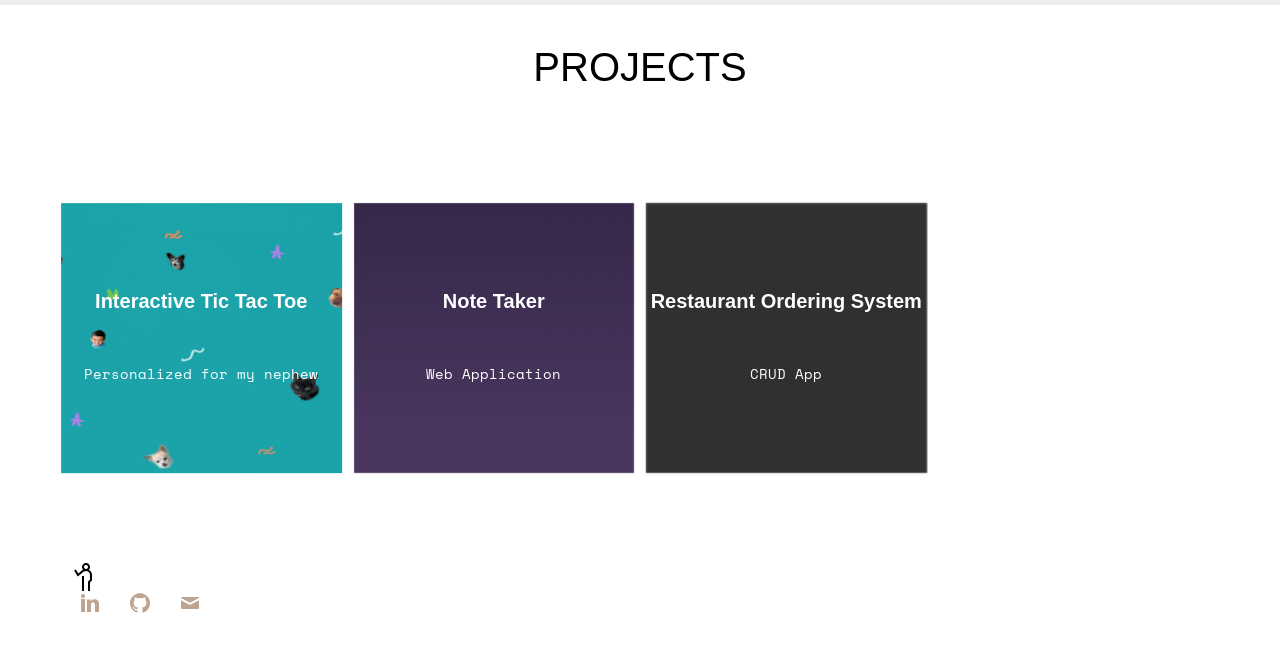
==== commit 46c1671f: "- Updated favicon" ====
--- a/index.html
+++ b/index.html
@@ -3,8 +3,8 @@
 	<head>
 	<meta charset="utf-8">
 	<meta http-equiv="X-UA-Compatible" content="IE=edge">
-	<title>Priya's Website</title>
-	<link rel="icon" type="image/x-icon" href="/images/cat.png">
+	<title>Priya Kumar</title>
+	<link rel="icon" type="image/x-icon" href="/images/favicon.ico">
 	<meta name="viewport" content="width=device-width, initial-scale=1">
 	<meta name="description" content="Free HTML5 Website Template by freehtml5.co" />
 	<meta name="keywords" content="free website templates, free html5, free template, free bootstrap, free website template, html5, css3, mobile first, responsive" />
